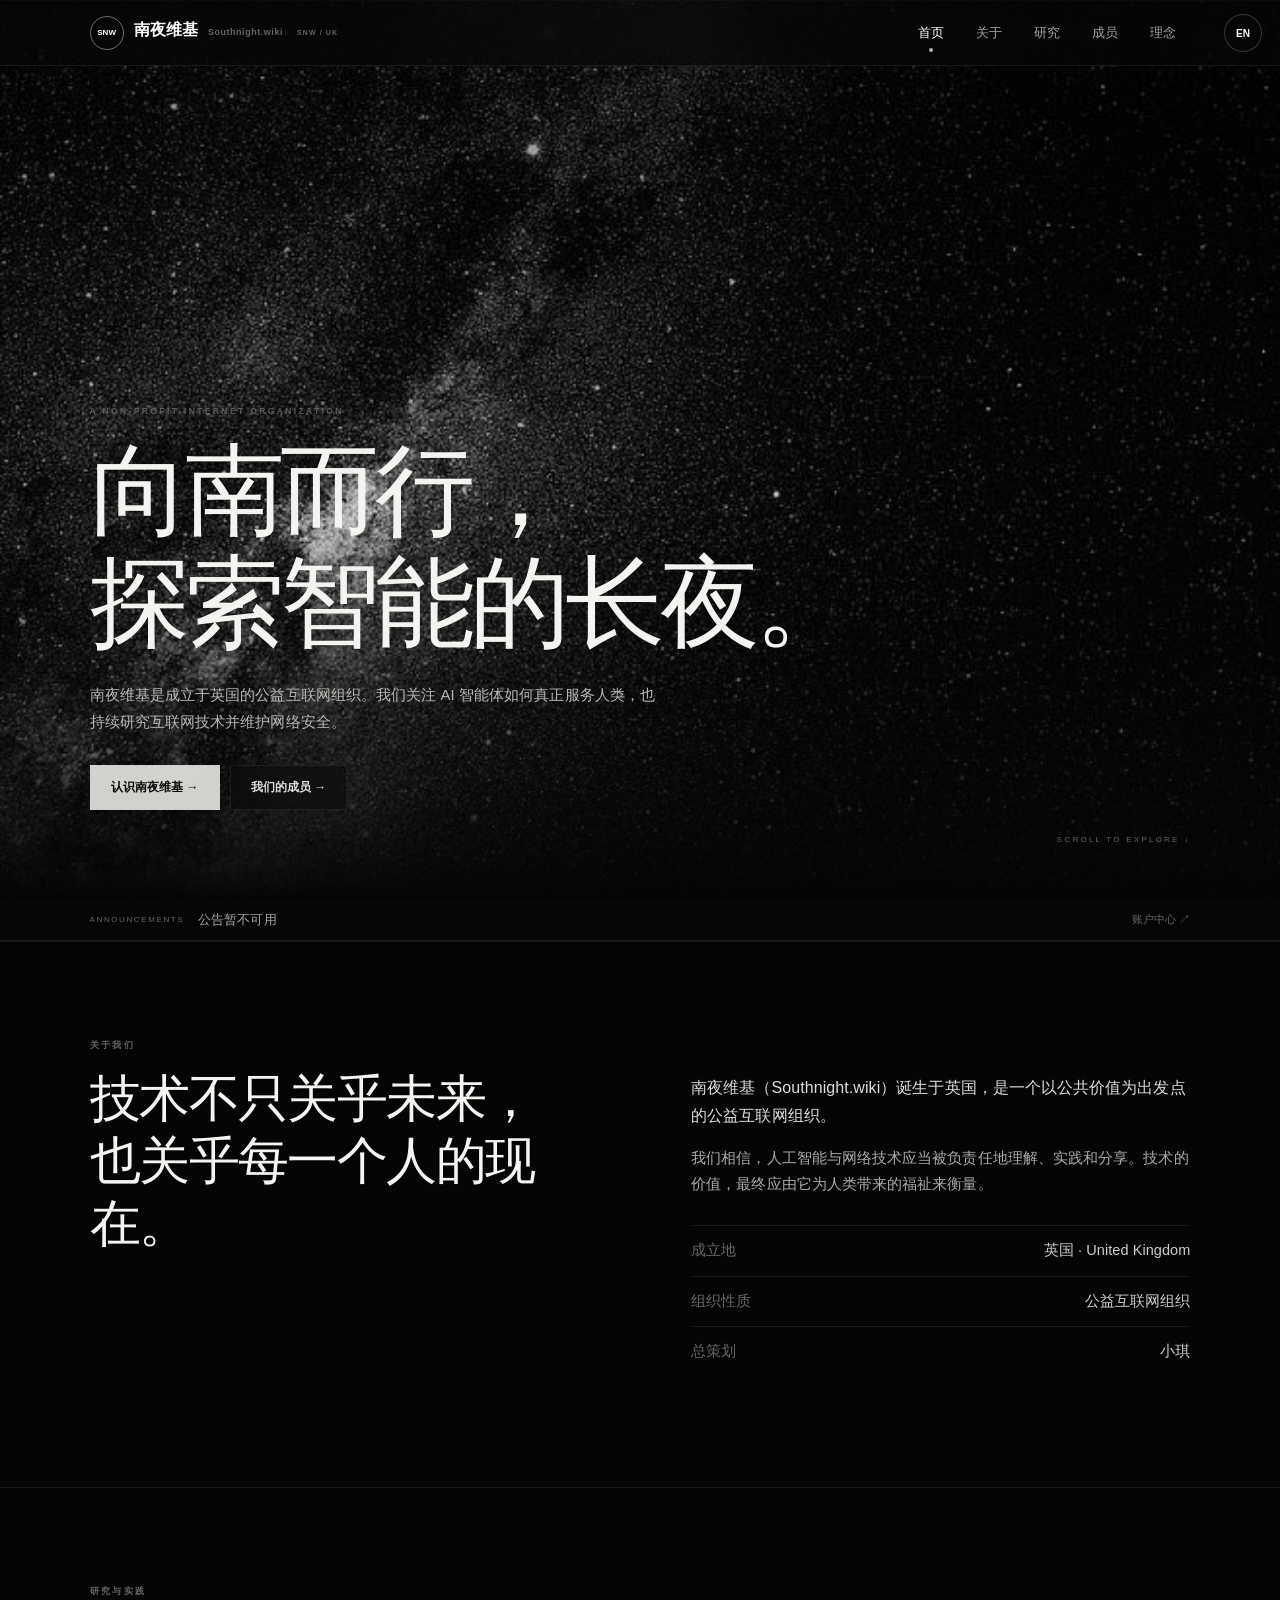
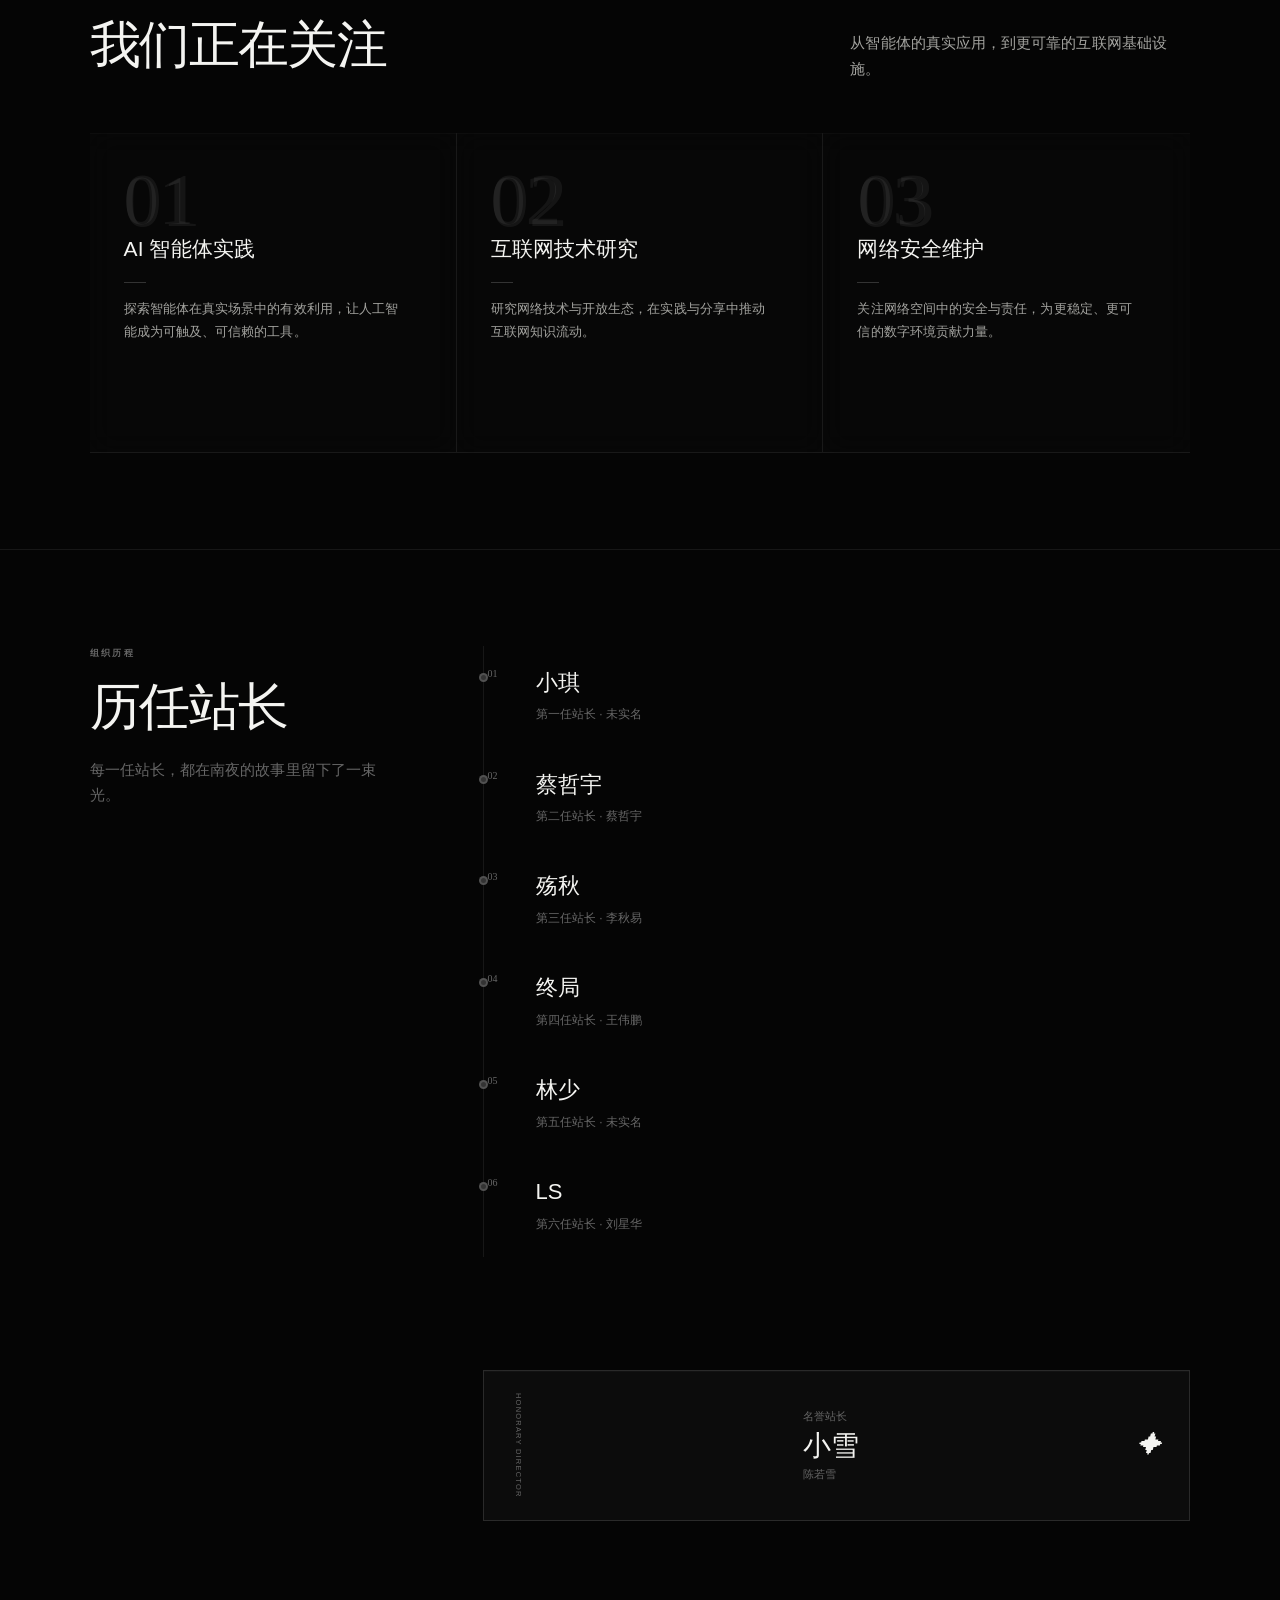
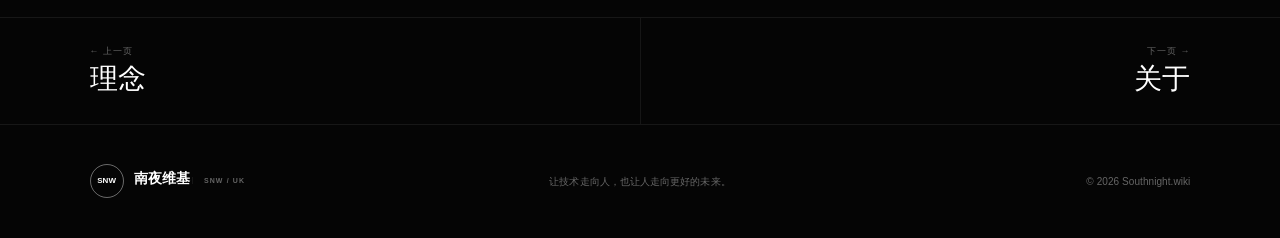
==== index.html @ 7d6ef548 "refine: compact announcements, arrow rules, deduped numbering, alternating research, differentiated " ====
<!doctype html>
<html lang="zh-CN">
<head>
  <meta charset="UTF-8">
  <meta name="viewport" content="width=device-width,initial-scale=1">
  <meta name="description" content="南夜维基（Southnight.wiki）是成立于英国的公益互联网组织，专注于 AI 智能体实践、互联网技术研究与网络安全维护。">
  <meta name="theme-color" content="#050505">
  <title>南夜维基 · Southnight.wiki</title>
  <link rel="stylesheet" href="style.css?v=20260808-15">
</head>
<body>
  <div class="noise"></div>
  <header class="nav">
    <a class="brand" href="#top" aria-label="南夜维基首页"><span class="mark">SNW</span><span class="brand-main">南夜维基</span><span class="brand-sub">Southnight.wiki</span></a>
    <nav><a class="active" href="index.html">首页</a><a href="about.html">关于</a><a href="research.html">研究</a><a href="leadership.html">成员</a><a href="principles.html">理念</a></nav>
  </header>

  <main id="top">
    <section class="hero">
      <div class="stars"></div>
      <div class="hero-copy">
        <p class="eyebrow">A NON-PROFIT INTERNET ORGANIZATION</p>
        <h1>向南而行，<br><em>探索智能的长夜。</em></h1>
        <p class="intro">南夜维基是成立于英国的公益互联网组织。我们关注 AI 智能体如何真正服务人类，也持续研究互联网技术并维护网络安全。</p>
        <div class="actions"><a class="primary" href="about.html">认识南夜维基 →</a><a class="secondary" href="leadership.html">我们的成员 →</a></div>
      </div>
      <div class="orbit" aria-hidden="true"><span class="planet"></span><span class="moon"></span></div>
      <p class="scroll">SCROLL TO EXPLORE ↓</p>
    </section>

    <div id="announcements" class="announce-bar"><div class="announce-bar-label">ANNOUNCEMENTS</div><div id="announcement-list" class="announce-bar-text"></div><a href="https://dynamic.southnight.uk" class="announce-bar-link">账户中心 ↗</a></div>

    <section id="about" class="about section reveal">
      <div><p class="kicker">关于我们</p><h2>技术不只关乎未来，<br>也关乎每一个人的现在。</h2></div>
      <div class="about-text"><p>南夜维基（Southnight.wiki）诞生于英国，是一个以公共价值为出发点的公益互联网组织。</p><p>我们相信，人工智能与网络技术应当被负责任地理解、实践和分享。技术的价值，最终应由它为人类带来的福祉来衡量。</p><dl><div><dt>成立地</dt><dd>英国 · United Kingdom</dd></div><div><dt>组织性质</dt><dd>公益互联网组织</dd></div><div><dt>总策划</dt><dd>小琪</dd></div></dl></div>
    </section>

    <section id="focus" class="focus section">
      <p class="kicker reveal">研究与实践</p>
      <div class="focus-head reveal"><h2>我们正在关注</h2><p>从智能体的真实应用，到更可靠的互联网基础设施。</p></div>
      <div class="cards">
        <article class="reveal" data-num="01"><span>01</span><div class="icon">◌</div><h3>AI 智能体实践</h3><p>探索智能体在真实场景中的有效利用，让人工智能成为可触及、可信赖的工具。</p></article>
        <article class="reveal" data-num="02"><span>02</span><div class="icon">⌁</div><h3>互联网技术研究</h3><p>研究网络技术与开放生态，在实践与分享中推动互联网知识流动。</p></article>
        <article class="reveal" data-num="03"><span>03</span><div class="icon">◇</div><h3>网络安全维护</h3><p>关注网络空间中的安全与责任，为更稳定、更可信的数字环境贡献力量。</p></article>
      </div>
    </section>

    <section id="history" class="history section">
      <div class="history-title reveal"><p class="kicker">组织历程</p><h2>历任站长</h2><p>每一任站长，都在南夜的故事里留下了一束光。</p></div>
      <div class="timeline">
        <article class="reveal"><b>01</b><div><h3>小琪</h3><p>第一任站长 · 未实名</p></div></article>
        <article class="reveal"><b>02</b><div><h3>蔡哲宇</h3><p>第二任站长 · 蔡哲宇</p></div></article>
        <article class="reveal"><b>03</b><div><h3>殇秋</h3><p>第三任站长 · 李秋易</p></div></article>
        <article class="reveal"><b>04</b><div><h3>终局</h3><p>第四任站长 · 王伟鹏</p></div></article>
        <article class="reveal"><b>05</b><div><h3>林少</h3><p>第五任站长 · 未实名</p></div></article>
        <article class="reveal"><b>06</b><div><h3>LS</h3><p>第六任站长 · 刘星华</p></div></article>
      </div>
      <aside class="honor reveal"><span>HONORARY DIRECTOR</span><div><p>名誉站长</p><h3>小雪</h3><p>陈若雪</p></div><i>✦</i></aside>
    </section>
  </main>

  <footer><div class="brand"><span class="mark">SNW</span><span>南夜维基<small>Southnight.wiki</small></span></div><p>让技术走向人，也让人走向更好的未来。</p><p class="copy">© <span id="year"></span> Southnight.wiki</p></footer>
  <script src="script.js?v=20260808-15"></script>
</body>
</html>
---- style.css ----
/* ============================================================
   SNW Design System v3 — Apple Liquid Glass + Editorial Layout
   Monochrome · Restrained · Research-grade · Micro-interactions
   ============================================================ */
:root{
 --c-bg:#050505;--c-fg:#f4f4f1;--c-muted:#a3a39f;--c-dim:#666;--c-line:rgba(255,255,255,.09);
 --c-glass:rgba(10,10,10,.55);--c-glass-hover:rgba(18,18,18,.68);--c-glass-border:rgba(255,255,255,.07);
 --c-glass-glow:0 1px 0 rgba(255,255,255,.025) inset;
 --max-w:1340px;--pad:max(28px,7vw);--pad-sm:max(22px,5vw);
 --t-fast:.18s;--t-base:.26s;--t-slow:.42s;
 --f-hero:clamp(64px,7.8vw,108px);--f-h1:clamp(52px,6.4vw,88px);--f-h2:clamp(36px,4vw,58px);
 --f-body:14.5px;--lh-body:1.78;--lh-heading:1.1;
}
*,*::before,*::after{box-sizing:border-box}
html{scroll-behavior:smooth;background:var(--c-bg)}
body{margin:0;background:var(--c-bg);color:var(--c-fg);font:var(--f-body)/var(--lh-body) -apple-system,BlinkMacSystemFont,"PingFang SC","Helvetica Neue",Arial,sans-serif;overflow-x:hidden;letter-spacing:.005em}
@media(prefers-reduced-motion:reduce){*,*::before,*::after{animation-duration:.01ms!important;transition-duration:.01ms!important}}
.noise{position:fixed;inset:0;z-index:90;pointer-events:none;opacity:.02;background:url("data:image/svg+xml,%3Csvg xmlns='http://www.w3.org/2000/svg'%3E%3Cfilter id='n'%3E%3CfeTurbulence baseFrequency='.75' numOctaves='3'/%3E%3C/filter%3E%3Crect width='100%25' height='100%25' filter='url(%23n)'/%3E%3C/svg%3E")}

/* ── Nav ─────────────────────────────────────────────── */
.nav{position:fixed;inset:0 0 auto;z-index:30;height:66px;padding:0 var(--pad);display:flex;align-items:center;justify-content:space-between;border-bottom:1px solid var(--c-glass-border);background:rgba(8,8,8,.72);backdrop-filter:blur(24px) saturate(160%);-webkit-backdrop-filter:blur(24px) saturate(160%);box-shadow:var(--c-glass-glow)}.brand{display:flex;align-items:center;gap:10px;color:#fff;text-decoration:none;font-weight:650;line-height:1;font-size:14px}.brand small{display:block;margin-top:4px;color:#888;font-size:7px;letter-spacing:.24em;text-transform:uppercase}.mark{display:grid;place-items:center;width:34px;height:34px;border:1px solid rgba(255,255,255,.4);border-radius:50%;font-size:8px;font-weight:750;color:#fff;flex-shrink:0}.brand:after{content:"SNW / UK";padding-left:11px;margin-left:2px;border-left:1px solid var(--c-glass-border);color:#666;font-size:7px;letter-spacing:.16em;white-space:nowrap}
.nav nav{display:flex;gap:4px}.nav nav a{position:relative;padding:8px 14px;color:var(--c-muted);text-decoration:none;font-size:12.5px;transition:color var(--t-fast);white-space:nowrap}.nav nav a:hover{color:#fff}.nav nav a.active{color:#fff}.nav nav a.active::after{content:"";position:absolute;bottom:0;left:50%;transform:translateX(-50%);width:4px;height:4px;border-radius:50%;background:#fff;opacity:.7}

/* ── Hero ────────────────────────────────────────────── */
.hero,.page-hero{position:relative;background:#050505 url('night-sky.jpg?v=20260808-13') center/cover no-repeat}.hero:before,.page-hero:before{content:"";position:absolute;inset:0;background:linear-gradient(180deg,rgba(0,0,0,.42),rgba(0,0,0,.12) 58%,#050505)}.hero{min-height:100svh;padding:180px var(--pad) 10vh;display:flex;align-items:flex-end}.hero-copy{max-width:920px;position:relative;z-index:2}.stars,.orbit,.scroll{display:none}.eyebrow,.kicker{font-size:9px;font-weight:600;letter-spacing:.28em;color:var(--c-dim);text-transform:uppercase;margin:0}.hero .eyebrow{font-size:8.5px;color:var(--c-dim);opacity:.85}.hero h1,.page-hero h1,.section h2,.quote-band blockquote{font-family:"Songti SC","STSong",Georgia,"Times New Roman",serif;font-weight:400}.hero h1{margin:18px 0 22px;font-size:var(--f-hero);line-height:var(--lh-heading);letter-spacing:-.05em}.hero h1 em{font-style:normal;display:block;margin-top:.02em}.intro,.page-hero>p:last-child{max-width:580px;margin:0;color:#b8b8b4;font-size:15px;line-height:1.8}.actions{display:flex;gap:10px;margin-top:30px}.actions a{padding:11px 20px;border:1px solid var(--c-glass-border);color:#ddd;text-decoration:none;font-size:12px;font-weight:600;background:rgba(8,8,8,.5);backdrop-filter:blur(12px) saturate(130%);-webkit-backdrop-filter:blur(12px) saturate(130%);transition:all var(--t-base)}.actions a:hover{background:rgba(18,18,18,.7);border-color:rgba(255,255,255,.15)}.actions .primary{background:rgba(245,245,240,.85);color:#0a0a0a;border-color:transparent}.actions .primary:hover{background:#fff}.actions .secondary:hover::after{content:" →"}

/* ── Page Hero ───────────────────────────────────────── */
.page-hero{min-height:66svh;padding:154px var(--pad) 58px;display:flex;flex-direction:column;justify-content:flex-end}.page-hero h1{max-width:860px;margin:16px 0 18px;font-size:var(--f-h1);line-height:1.08;letter-spacing:-.04em}.page-hero>p:last-child{max-width:560px;font-size:14.5px}.page-hero:after{content:"SOUTHNIGHT WIKI — SNW";position:absolute;right:4vw;bottom:6vh;writing-mode:vertical-rl;color:rgba(255,255,255,.1);font-size:7px;letter-spacing:.3em}

/* ── Section ─────────────────────────────────────────── */
.section{padding:96px var(--pad);border-top:1px solid var(--c-glass-border);max-width:var(--max-w);margin:0 auto;width:100%}.section h2{margin:14px 0 20px;font-size:var(--f-h2);line-height:1.22;letter-spacing:-.03em}

/* ── About / Split ───────────────────────────────────── */
.about,.split{display:grid;grid-template-columns:1fr 1fr;gap:8vw}.about-text,.prose{padding-top:20px;color:#aaa}.about-text>p:first-child,.prose>p:first-child{color:#ddd;font-size:16px}.about dl,.prose dl{margin-top:28px}.about dl div,.prose dl div{display:flex;justify-content:space-between;gap:16px;padding:12px 0;border-top:1px solid var(--c-glass-border)}dt{color:var(--c-dim)}dd{margin:0;text-align:right;color:#ccc}

/* ── Stats row (About page) ──────────────────────────── */
.stats-row{display:grid;grid-template-columns:repeat(3,1fr);padding:44px 0;border-top:1px solid var(--c-glass-border);border-bottom:1px solid var(--c-glass-border)}.stat-item{padding:22px var(--pad-sm);border-right:1px solid var(--c-glass-border)}.stat-item:last-child{border:0}.stat-item .stat-label{color:var(--c-dim);font-size:9px;letter-spacing:.22em;text-transform:uppercase;margin-bottom:10px}.stat-item .stat-value{font:400 clamp(24px,3.2vw,38px)/1.2 "Songti SC",Georgia,serif;color:#ddd}.stat-item .stat-detail{color:var(--c-muted);font-size:12px;margin-top:6px}

/* ── Cards (Research modules) ────────────────────────── */
.focus-head{display:flex;align-items:flex-end;justify-content:space-between;gap:30px;margin-bottom:12px}.focus-head p{max-width:340px;color:var(--c-muted)}.cards{display:grid;grid-template-columns:repeat(3,1fr);gap:0;margin-top:36px}.cards article{position:relative;min-height:320px;padding:38px 34px 42px;border-right:1px solid var(--c-glass-border);border-bottom:1px solid var(--c-glass-border);background:var(--c-glass);backdrop-filter:blur(14px) saturate(130%);-webkit-backdrop-filter:blur(14px) saturate(130%);box-shadow:var(--c-glass-glow);transition:transform var(--t-base)}.cards article:last-child{border-right:0}.cards article:hover{background:rgba(18,18,18,.65);transform:translateY(-3px)}.cards article::before{content:attr(data-num);position:absolute;top:30px;left:34px;font:400 clamp(52px,6vw,80px)/1 Georgia,"Times New Roman",serif;color:rgba(255,255,255,.06);pointer-events:none}.cards article>span{position:absolute;top:32px;left:34px;font:400 clamp(48px,5.5vw,72px)/1 Georgia,"Times New Roman",serif;color:rgba(255,255,255,.06);pointer-events:none}.icon{display:none}.cards h3{font-size:21px;font-weight:500;margin:60px 0 14px;position:relative}.cards h3::after{content:"";display:block;width:22px;height:1px;background:rgba(255,255,255,.18);margin-top:14px}.cards p{color:var(--c-muted);font-size:13px;line-height:1.82;max-width:280px}

/* ── Timeline ────────────────────────────────────────── */
.history{display:grid;grid-template-columns:.6fr 1.4fr;gap:7vw}.history-title{align-self:start}.history-title>p:last-child{color:var(--c-dim)}.timeline{position:relative;padding-left:28px;border-left:1px solid var(--c-glass-border)}.timeline article{position:relative;padding:18px 0 22px 24px;transition:transform var(--t-fast)}.timeline article:hover{transform:translateX(5px)}.timeline article::before{content:"";position:absolute;left:-33px;top:27px;width:9px;height:9px;border-radius:50%;background:#333;border:2px solid rgba(255,255,255,.15);transition:all var(--t-fast)}.timeline article:hover::before{background:#fff;border-color:#fff}.timeline b{position:absolute;left:-24px;top:22px;font:10px Georgia,"Times New Roman",serif;color:var(--c-dim)}.timeline h3{margin:0 0 2px;font-size:22px;font-weight:500}.timeline p{margin:0;color:var(--c-dim);font-size:12px}.honor{grid-column:2;display:flex;align-items:center;justify-content:space-between;padding:22px 28px;margin-top:24px;border:1px solid rgba(255,255,255,.12);background:rgba(16,16,16,.72);backdrop-filter:blur(16px) saturate(150%);-webkit-backdrop-filter:blur(16px) saturate(150%);box-shadow:var(--c-glass-glow)}.honor>span{writing-mode:vertical-rl;color:var(--c-dim);font-size:7.5px;letter-spacing:.16em}.honor h3{margin:0;font:28px Georgia}.honor p{margin:0;color:var(--c-dim);font-size:11px}.honor i{font-size:24px}

/* ── Research Page ───────────────────────────────────── */
.research-section{padding:96px var(--pad);max-width:var(--max-w);margin:0 auto;width:100%;border-top:1px solid var(--c-glass-border)}.research-block{display:grid;grid-template-columns:120px 1fr;gap:5vw;padding:72px 0;position:relative}.research-block+.research-block{border-top:1px solid var(--c-glass-border)}.research-block-num{font:400 clamp(52px,6vw,80px)/1 Georgia,"Times New Roman",serif;color:rgba(255,255,255,.06);margin:-8px 0 0}.research-block .kicker{margin-bottom:14px}.research-block h2{font-size:var(--f-h2);margin:8px 0 18px;line-height:1.18}.research-block p{color:var(--c-muted);max-width:620px;font-size:14px;line-height:1.82}

/* ── Leadership Page ─────────────────────────────────── */
.leadership-page{display:grid;grid-template-columns:.7fr 1.3fr;gap:7vw;max-width:var(--max-w);margin:0 auto;width:100%}.role-feature{align-self:start;border-top:1px solid #fff;padding-top:22px;position:sticky;top:90px}.role-feature .kicker{margin-bottom:10px}.role-feature h2{font-size:62px;margin:0 0 10px}.role-feature>p:last-child{color:var(--c-muted)}.leader-list{position:relative;padding-left:28px;border-left:1px solid var(--c-glass-border)}.leader-list article{position:relative;padding:16px 0 18px 24px;transition:transform var(--t-fast)}.leader-list article:hover{transform:translateX(4px)}.leader-list article::before{content:"";position:absolute;left:-33px;top:22px;width:9px;height:9px;border-radius:50%;background:#333;border:2px solid rgba(255,255,255,.15);transition:all var(--t-fast)}.leader-list article:hover::before{background:#fff;border-color:#fff}.leader-list b{position:absolute;left:-24px;top:17px;font:10px Georgia,"Times New Roman",serif;color:var(--c-dim)}.leader-list small{display:block;color:var(--c-dim);font-size:11px;margin-bottom:2px;text-transform:uppercase;letter-spacing:.12em}.leader-list h3{font-size:24px;margin:0 0 2px;font-weight:500}.leader-list p{margin:0;color:var(--c-dim);font-size:12px}.honor.wide{grid-column:2;margin-top:20px}

/* ── Principles Page ─────────────────────────────────── */
.principle-stack{padding-bottom:40px}.principle-block{display:grid;grid-template-columns:120px 1fr;gap:5vw;padding:72px 0;border-bottom:1px solid var(--c-glass-border)}.principle-block-num{font:400 clamp(56px,6.2vw,84px)/1 Georgia,"Times New Roman",serif;color:rgba(255,255,255,.04);margin:-6px 0 0}.principle-block h2{font-size:var(--f-h2);margin:24px 0 14px;line-height:1.16}.principle-block p{color:var(--c-muted);max-width:560px;font-size:14px;line-height:1.84}

/* ── Announcements ───────────────────────────────────── */
.announcements{max-width:var(--max-w);margin:0 auto;width:100%}.announcement-head{display:flex;align-items:flex-end;justify-content:space-between;gap:28px;margin-bottom:32px}.announcement-head h2{margin-bottom:0}.announcement-head>a{color:var(--c-muted);text-decoration:none;font-size:11px;padding-bottom:3px;border-bottom:1px solid var(--c-dim);transition:all var(--t-fast)}.announcement-head>a:hover{color:#fff;border-color:#fff}.announcement-list{border-top:1px solid var(--c-glass-border)}.announcement-item{display:grid;grid-template-columns:100px minmax(0,1fr) auto;gap:30px;padding:28px 0;border-bottom:1px solid var(--c-glass-border);transition:transform var(--t-fast)}.announcement-item:hover{transform:translateX(3px)}.announcement-date{color:var(--c-dim);font:10px Georgia,serif;letter-spacing:.06em;padding-top:2px}.announcement-item h3{margin:0 0 6px;font:400 23px/1.3 "Songti SC",Georgia,serif}.announcement-item p{margin:0;max-width:680px;color:var(--c-muted);white-space:pre-wrap;font-size:13.5px}.announcement-pin{color:var(--c-muted);font-size:8px;letter-spacing:.12em}.announcement-loading,.announcement-empty,.announcement-error{padding:32px 0;color:var(--c-dim)}.announcement-error{color:#b99}

/* ── Quote band ──────────────────────────────────────── */
.quote-band{min-height:36vh;padding:70px var(--pad);display:flex;flex-direction:column;align-items:center;justify-content:center;text-align:center;background:rgba(235,235,230,.92);color:#0a0a0a;backdrop-filter:blur(20px) saturate(160%);-webkit-backdrop-filter:blur(20px) saturate(160%)}.quote-band blockquote{margin:0;font-size:clamp(28px,3.4vw,46px);line-height:1.36}.quote-band p{font-size:8px;letter-spacing:.3em;margin-top:24px}

/* ── Page switcher ───────────────────────────────────── */
.page-switcher{display:grid;grid-template-columns:1fr 1fr;border-top:1px solid var(--c-glass-border);max-width:var(--max-w);margin:0 auto;width:100%}.page-switcher a{min-height:100px;padding:26px var(--pad);display:flex;flex-direction:column;justify-content:center;color:#fff;text-decoration:none;transition:background var(--t-fast)}.page-switcher a+a{align-items:flex-end;border-left:1px solid var(--c-glass-border);text-align:right}.page-switcher a:hover{background:rgba(255,255,255,.03)}.page-switcher small{color:var(--c-dim);font-size:9px;letter-spacing:.1em}.page-switcher strong{font:400 clamp(18px,2.6vw,28px) Georgia,"Songti SC",serif}

/* ── Mobile tabs ─────────────────────────────────────── */
.mobile-tabs{display:none}.lang-toggle{position:fixed;top:14px;right:18px;z-index:80;width:38px;height:38px;border:1px solid rgba(255,255,255,.2);border-radius:50%;background:rgba(8,8,8,.55);color:#fff;font-weight:700;font-size:10px;backdrop-filter:blur(20px) saturate(150%);-webkit-backdrop-filter:blur(20px) saturate(150%);cursor:pointer;transition:all var(--t-fast)}.lang-toggle:hover{background:#fff;color:#0a0a0a}

/* ── Footer ──────────────────────────────────────────── */
footer{padding:38px var(--pad);display:grid;grid-template-columns:1fr 1fr 1fr;align-items:center;border-top:1px solid var(--c-glass-border)}footer>p{text-align:center;color:var(--c-dim);font-size:10px}.copy{text-align:right!important}

/* ── Reveal micro-interactions ───────────────────────── */
.reveal{opacity:0;transform:translateY(12px);transition:opacity .55s ease-out,transform .55s ease-out}.reveal.visible{opacity:1;transform:none}

/* ── EN/ZH ───────────────────────────────────────────── */
html[lang="en-GB"] body{font-family:-apple-system,BlinkMacSystemFont,"Helvetica Neue",Arial,sans-serif;line-height:1.62}html[lang="en-GB"] .hero h1,html[lang="en-GB"] .page-hero h1,html[lang="en-GB"] .section h2,html[lang="en-GB"] blockquote{font-family:Georgia,"Times New Roman",serif;letter-spacing:-.04em}html[lang="en-GB"] .hero h1 em{font-style:italic}html[lang="en-GB"] .eyebrow,html[lang="en-GB"] .kicker{letter-spacing:.2em}html[lang="zh-CN"] body{line-height:1.76}html[lang="zh-CN"] .hero h1,html[lang="zh-CN"] .page-hero h1{letter-spacing:-.05em}

/* ── Responsive ──────────────────────────────────────── */
@media(max-width:800px){
 :root{--f-hero:clamp(48px,13vw,60px);--f-h1:clamp(40px,11vw,50px);--f-h2:clamp(32px,9vw,41px);--pad:22px;--pad-sm:20px}
 body{padding-bottom:68px}
 .nav{height:60px;padding:0 20px}.nav nav,.brand:after{display:none}.brand{font-size:13px}.mark{width:32px;height:32px;font-size:8px}
 .lang-toggle{top:12px;right:12px;width:36px;height:36px}
 .hero{min-height:100svh;padding:120px var(--pad) 72px}.hero h1{margin:14px 0 16px}.hero .eyebrow{font-size:7.5px}.intro{font-size:13.5px;max-width:310px}.actions{grid-template-columns:1fr 1fr;gap:8px;margin-top:22px}.actions a{padding:10px 7px;text-align:center;font-size:11px;white-space:nowrap}
 .page-hero{min-height:62svh;padding:118px var(--pad) 42px}.page-hero:after{display:none}.page-hero h1{margin:12px 0}.page-hero>p:last-child{font-size:13.5px}
 .section{padding:60px var(--pad)}
 .about,.split,.history,.leadership-page{grid-template-columns:1fr;gap:20px}
 .about-text,.prose{padding-top:0;font-size:13px}.about-text>p:first-child,.prose>p:first-child{font-size:14px}
 .about dd,.prose dd{max-width:58%}
 .stats-row{grid-template-columns:1fr}.stat-item{border-right:0;border-bottom:1px solid var(--c-glass-border);padding:18px var(--pad-sm)}.stat-item:last-child{border-bottom:0}
 .focus-head{display:block}
 .cards{grid-template-columns:1fr}.cards article{min-height:240px;padding:30px;border-right:0}.cards article::before{font-size:60px;top:24px;left:30px}.cards h3{font-size:19px;margin-top:52px}
 .history-title{position:static}.timeline{padding-left:22px}.timeline article{padding:14px 0 16px 18px}.timeline article::before{left:-27px;top:20px;width:7px;height:7px}.timeline b{left:-20px;top:18px}.timeline h3{font-size:19px}.honor,.honor.wide{grid-column:1}
 .research-block{grid-template-columns:1fr;gap:12px;padding:46px 0}.research-block-num{font-size:56px;margin:0}
 .role-feature{position:static;padding-top:16px}.role-feature h2{font-size:46px}.leader-list{padding-left:24px}.leader-list article{padding:12px 0 14px 18px}.leader-list article::before{left:-29px;top:18px;width:7px;height:7px}.leader-list b{left:-22px;top:15px}.leader-list h3{font-size:21px}
 .principle-block{grid-template-columns:1fr;gap:8px;padding:50px 0}.principle-block-num{font-size:62px;margin:0}
 .quote-band{min-height:30vh;padding:48px var(--pad)}.quote-band blockquote{font-size:25px}
 .research-section{padding:60px var(--pad)}
 .announcement-head{display:block;margin-bottom:22px}.announcement-head>a{display:inline-block;margin-top:10px}.announcement-item{grid-template-columns:1fr;gap:6px;padding:20px 0}.announcement-item h3{font-size:20px}.announcement-pin{grid-row:1}
 .page-switcher a{min-height:84px;padding:18px var(--pad)}.page-switcher strong{font-size:15px}
 .mobile-tabs{position:fixed;display:grid;grid-template-columns:repeat(5,1fr);left:6px;right:6px;bottom:max(6px,env(safe-area-inset-bottom));z-index:70;height:56px;border:1px solid var(--c-glass-border);border-radius:14px;background:rgba(12,12,12,.88);backdrop-filter:blur(24px) saturate(170%);-webkit-backdrop-filter:blur(24px) saturate(170%);box-shadow:0 2px 28px rgba(0,0,0,.45);overflow:hidden}.mobile-tabs a{min-width:0;display:flex;flex-direction:column;align-items:center;justify-content:center;color:var(--c-muted);text-decoration:none;font-size:8px;gap:1px}.mobile-tabs a span{font-size:14px;line-height:1}.mobile-tabs a i{font-style:normal;white-space:nowrap;font-size:7.5px}.mobile-tabs a.active{color:#fff;background:rgba(255,255,255,.06)}
 footer{grid-template-columns:1fr;gap:12px;padding:32px var(--pad);text-align:center}.copy{text-align:center!important}
 html[lang="en-GB"] .hero h1{font-size:clamp(42px,11vw,50px)}html[lang="en-GB"] .hero h1 br,html[lang="en-GB"] .page-hero h1 br{display:none}html[lang="en-GB"] .hero h1 em{display:block;margin-top:.03em}html[lang="en-GB"] .page-hero h1{font-size:clamp(36px,10vw,44px)}html[lang="en-GB"] .section h2{font-size:30px}
}

/* ── V15 Compact Announce Bar ────────────────────────── */
.announce-bar{display:flex;align-items:center;gap:14px;padding:9px var(--pad);border-bottom:1px solid var(--c-glass-border);background:rgba(10,10,10,.55);backdrop-filter:blur(14px);-webkit-backdrop-filter:blur(14px);font-size:12.5px;overflow:hidden}.announce-bar-label{color:var(--c-dim);font-size:8px;letter-spacing:.2em;text-transform:uppercase;white-space:nowrap;flex-shrink:0}.announce-bar-text{flex:1;min-width:0;color:var(--c-muted);white-space:nowrap;overflow:hidden;text-overflow:ellipsis}.announce-bar-text a{color:var(--c-fg);text-decoration:none}.announce-bar-text a:hover{text-decoration:underline}.announce-bar-link{color:var(--c-dim);text-decoration:none;font-size:11px;white-space:nowrap;flex-shrink:0;transition:color var(--t-fast)}.announce-bar-link:hover{color:#fff}@media(max-width:800px){.announce-bar{flex-wrap:wrap;gap:6px 14px;padding:8px var(--pad-sm)}.announce-bar-text{white-space:normal;display:-webkit-box;-webkit-line-clamp:1;-webkit-box-orient:vertical;overflow:hidden}.announce-bar-link{font-size:10px;margin-left:auto}}

/* ── Brand refinement ────────────────────────────────── */
.brand{align-items:baseline;gap:0}.brand .mark{flex-shrink:0;margin-right:10px}.brand .brand-main{font-size:16px;font-weight:650;color:#fff;line-height:1}.brand .brand-sub{font-size:9px;color:var(--c-dim);letter-spacing:.06em;margin-left:10px;display:inline-block;line-height:1}.brand small{display:none}@media(max-width:800px){.brand .brand-sub{display:none}.brand .brand-main{font-size:14px}}

/* ── Cleaned kickers (no numeric prefix) ─────────────── */
.kicker{color:var(--c-dim);font-size:9px;font-weight:600;letter-spacing:.26em;text-transform:uppercase;margin:0}

/* ── Alternate research block ────────────────────────── */
.research-block.alt{grid-template-columns:1fr 120px}.research-block.alt .research-block-num{text-align:right}@media(max-width:800px){.research-block.alt{grid-template-columns:1fr}.research-block.alt .research-block-num{text-align:left}}

/* ── Stats bar (About page) ──────────────────────────── */
.stats-bar{display:grid;grid-template-columns:repeat(3,1fr);border-top:1px solid var(--c-glass-border);border-bottom:1px solid var(--c-glass-border)}@media(max-width:800px){.stats-bar{grid-template-columns:1fr}}.stats-bar-item{padding:20px var(--pad-sm);border-right:1px solid var(--c-glass-border);display:flex;flex-direction:column;gap:4px}.stats-bar-item:last-child{border:0}.stats-bar-item span{color:var(--c-dim);font-size:8.5px;letter-spacing:.18em;text-transform:uppercase}.stats-bar-item strong{font:400 clamp(22px,2.8vw,32px) "Songti SC",Georgia,serif;color:#ddd}.stats-bar-item{color:var(--c-dim);font-size:11px}

/* ── Sub-page hero differentiation ──────────────────── */
.page-hero-about:after{content:"ARCHIVE · 档案"}
.page-hero-timeline:after{content:"TIMELINE · 时间轴"}
.page-hero-principles:after{content:"PRINCIPLES · 原则"}@media(max-width:800px){.page-hero:after{display:none}}

/* ── Scroll down hint ────────────────────────────────── */
.scroll{display:block;position:absolute;right:var(--pad);bottom:5vh;color:var(--c-dim);font-size:8px;letter-spacing:.28em;z-index:2}

/* ── Remove old announcement section ─────────────────── */
.announcements{display:none !important}.section#announcements{display:none !important}

/* ── Translate announcements in bar ──────────────────── */
.announce-bar[data-empty] .announce-bar-text{color:var(--c-dim)}
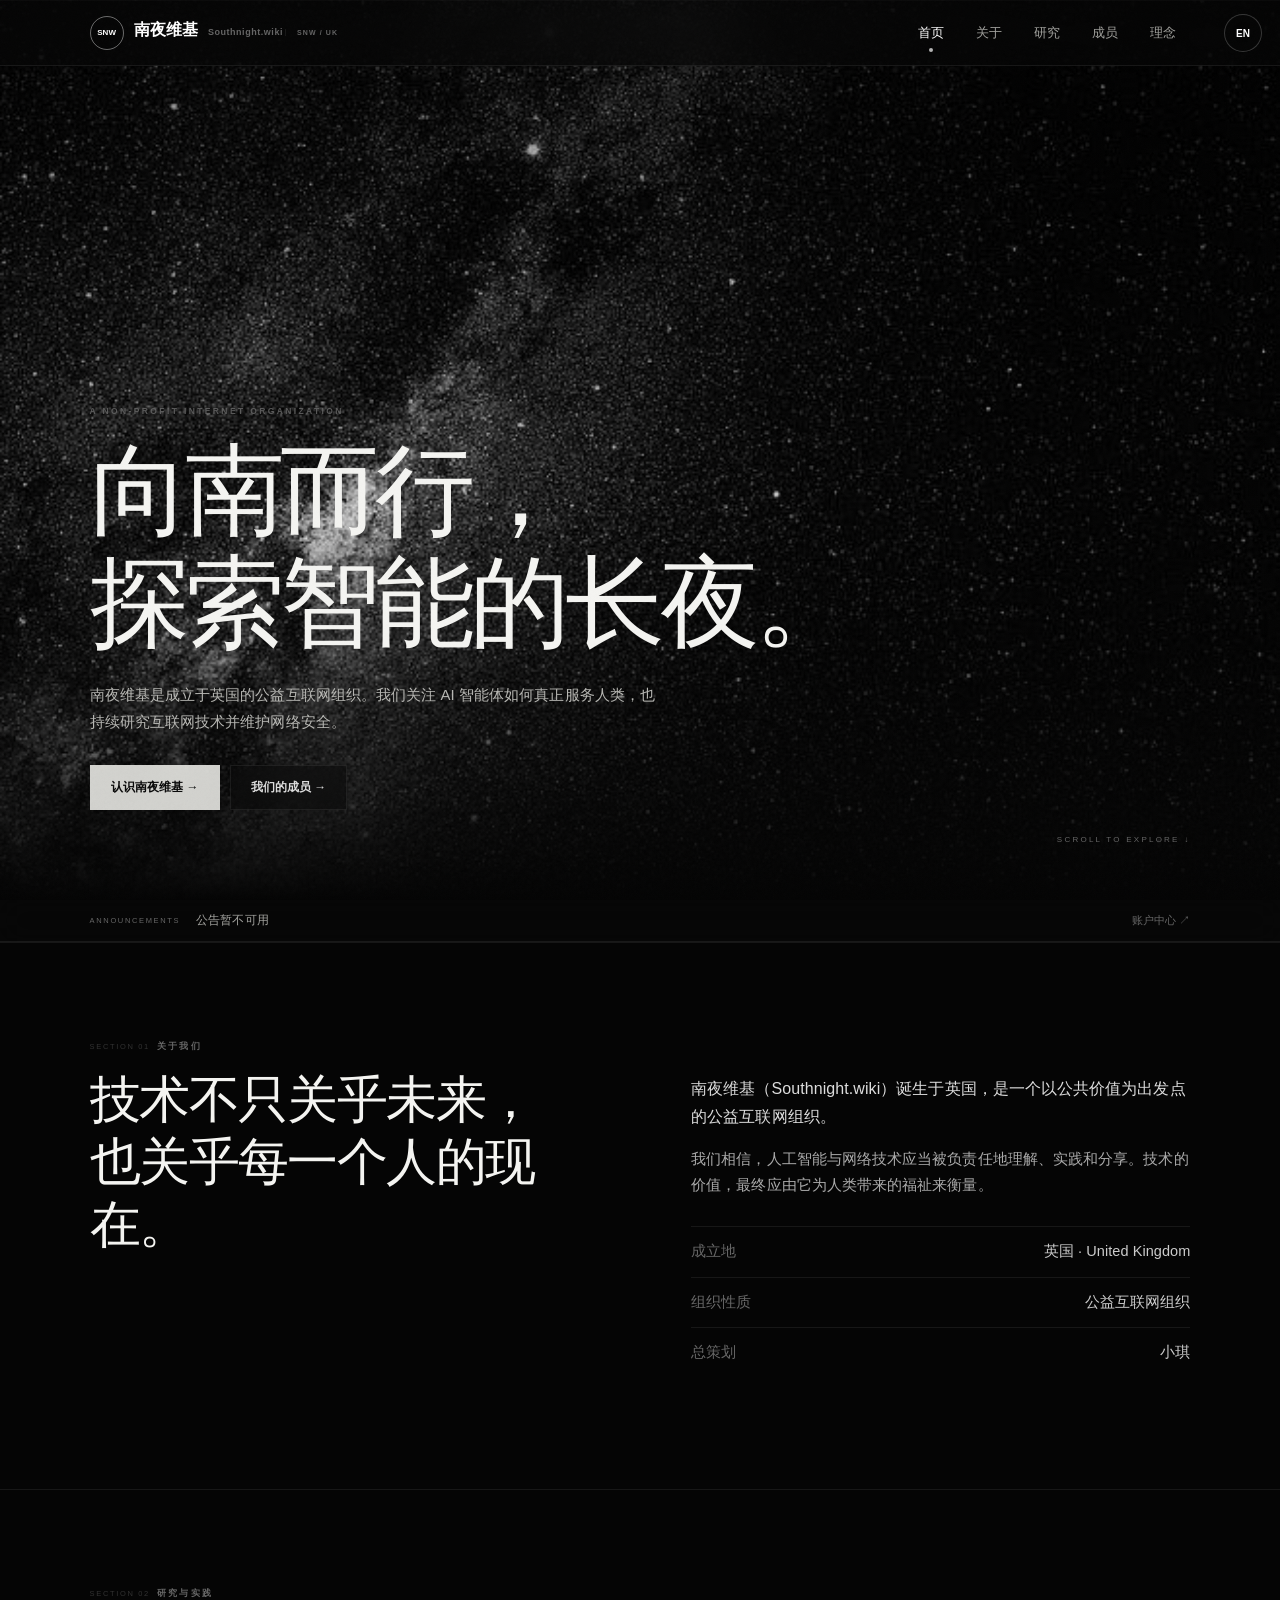
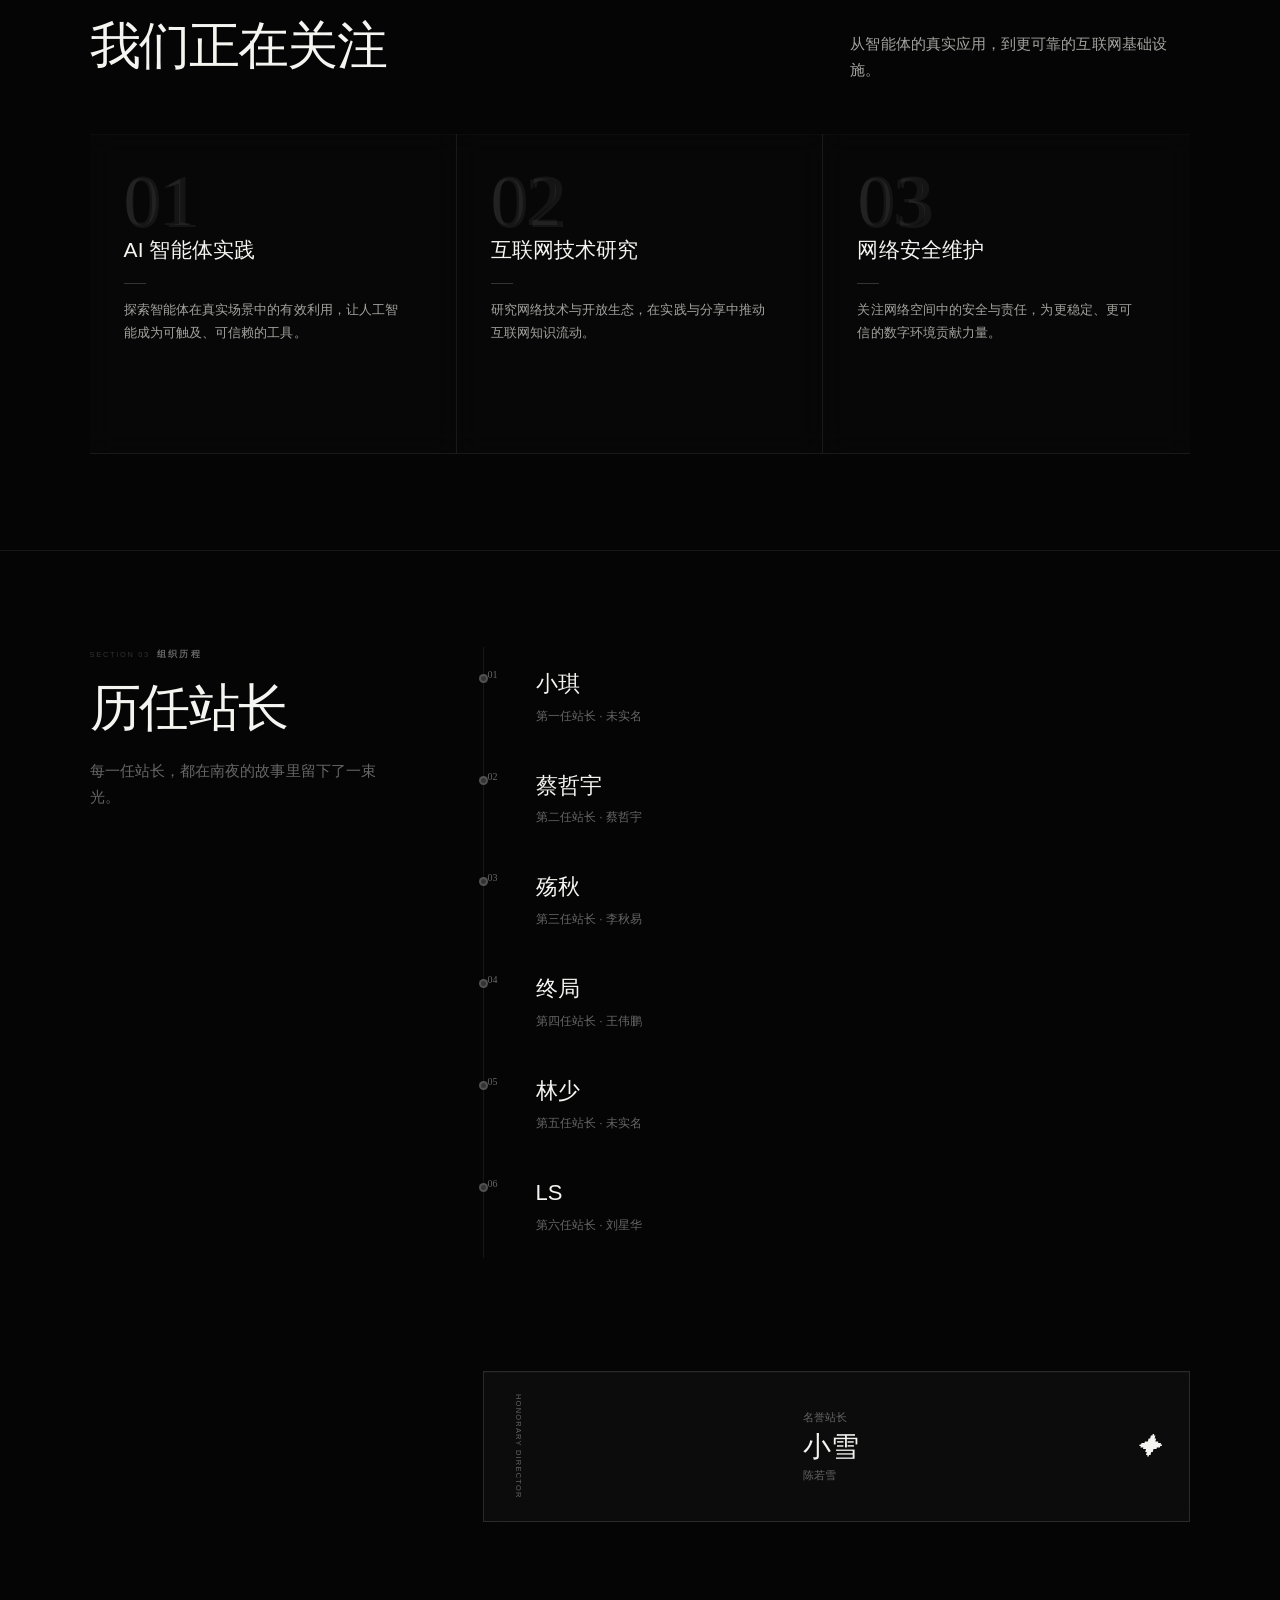
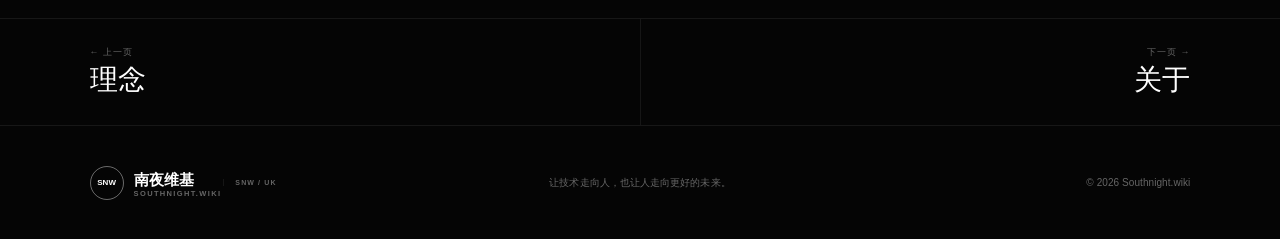
==== commit 2f41cb4c: "refine: section numbers, announce bar polish, hero differentiation" ====
--- a/index.html
+++ b/index.html
@@ -6,7 +6,7 @@
   <meta name="description" content="南夜维基（Southnight.wiki）是成立于英国的公益互联网组织，专注于 AI 智能体实践、互联网技术研究与网络安全维护。">
   <meta name="theme-color" content="#050505">
   <title>南夜维基 · Southnight.wiki</title>
-  <link rel="stylesheet" href="style.css?v=20260808-15">
+  <link rel="stylesheet" href="style.css?v=20260808-16">
 </head>
 <body>
   <div class="noise"></div>
@@ -31,12 +31,12 @@
     <div id="announcements" class="announce-bar"><div class="announce-bar-label">ANNOUNCEMENTS</div><div id="announcement-list" class="announce-bar-text"></div><a href="https://dynamic.southnight.uk" class="announce-bar-link">账户中心 ↗</a></div>
 
     <section id="about" class="about section reveal">
-      <div><p class="kicker">关于我们</p><h2>技术不只关乎未来，<br>也关乎每一个人的现在。</h2></div>
+      <div><p class="kicker"><span class="section-num">SECTION 01</span> 关于我们</p><h2>技术不只关乎未来，<br>也关乎每一个人的现在。</h2></div>
       <div class="about-text"><p>南夜维基（Southnight.wiki）诞生于英国，是一个以公共价值为出发点的公益互联网组织。</p><p>我们相信，人工智能与网络技术应当被负责任地理解、实践和分享。技术的价值，最终应由它为人类带来的福祉来衡量。</p><dl><div><dt>成立地</dt><dd>英国 · United Kingdom</dd></div><div><dt>组织性质</dt><dd>公益互联网组织</dd></div><div><dt>总策划</dt><dd>小琪</dd></div></dl></div>
     </section>
 
     <section id="focus" class="focus section">
-      <p class="kicker reveal">研究与实践</p>
+      <p class="kicker reveal"><span class="section-num">SECTION 02</span> 研究与实践</p>
       <div class="focus-head reveal"><h2>我们正在关注</h2><p>从智能体的真实应用，到更可靠的互联网基础设施。</p></div>
       <div class="cards">
         <article class="reveal" data-num="01"><span>01</span><div class="icon">◌</div><h3>AI 智能体实践</h3><p>探索智能体在真实场景中的有效利用，让人工智能成为可触及、可信赖的工具。</p></article>
@@ -46,7 +46,7 @@
     </section>
 
     <section id="history" class="history section">
-      <div class="history-title reveal"><p class="kicker">组织历程</p><h2>历任站长</h2><p>每一任站长，都在南夜的故事里留下了一束光。</p></div>
+      <div class="history-title reveal"><p class="kicker"><span class="section-num">SECTION 03</span> 组织历程</p><h2>历任站长</h2><p>每一任站长，都在南夜的故事里留下了一束光。</p></div>
       <div class="timeline">
         <article class="reveal"><b>01</b><div><h3>小琪</h3><p>第一任站长 · 未实名</p></div></article>
         <article class="reveal"><b>02</b><div><h3>蔡哲宇</h3><p>第二任站长 · 蔡哲宇</p></div></article>
@@ -60,6 +60,6 @@
   </main>
 
   <footer><div class="brand"><span class="mark">SNW</span><span>南夜维基<small>Southnight.wiki</small></span></div><p>让技术走向人，也让人走向更好的未来。</p><p class="copy">© <span id="year"></span> Southnight.wiki</p></footer>
-  <script src="script.js?v=20260808-15"></script>
+  <script src="script.js?v=20260808-16"></script>
 </body>
 </html>
--- a/style.css
+++ b/style.css
@@ -128,3 +128,18 @@
 
 /* ── Translate announcements in bar ──────────────────── */
 .announce-bar[data-empty] .announce-bar-text{color:var(--c-dim)}
+
+/* ── Section numbers (subtle, differentiated) ─────────── */
+.section-num{font-size:7.5px;font-weight:500;letter-spacing:.22em;color:rgba(255,255,255,.18);margin-right:2px}@media(max-width:800px){.section-num{display:block;margin-bottom:2px}}
+
+/* ── Compact announce bar polish ─────────────────────── */
+.announce-bar{font-size:12px;gap:16px;padding:10px var(--pad);border-bottom:1px solid var(--c-glass-border)}.announce-bar-label{font-size:7.5px;letter-spacing:.22em;color:var(--c-dim)}.announce-bar-text{font-size:12px;color:var(--c-muted)}.announce-bar-link{font-size:10.5px;color:var(--c-dim)}@media(max-width:800px){.announce-bar{padding:9px var(--pad-sm);gap:6px 12px}.announce-bar-text{font-size:11px}}
+
+/* ── Sub-page hero fine differentiation ──────────────── */
+.page-hero-about:before{background:linear-gradient(180deg,rgba(0,0,0,.48),rgba(0,0,0,.1) 60%,#050505),linear-gradient(0deg,rgba(0,0,0,.1),transparent 30%)}.page-hero-timeline:after{content:"TIMELINE · 历任成员";right:auto;left:4vw}.page-hero-principles:after{content:"PRINCIPLES · 四条原则"}.page-hero-research:after{content:"RESEARCH · 项目展示"}@media(max-width:800px){.page-hero:after{display:none}}
+
+/* ── Stats bar spacing ───────────────────────────────── */
+.stats-bar{border-top:1px solid var(--c-glass-border);margin-top:-1px}
+
+/* ── Footer brand compact ────────────────────────────── */
+footer .brand{font-size:15px}footer .brand small{display:block;margin-top:3px;font-size:7.5px;color:var(--c-dim);letter-spacing:.18em}
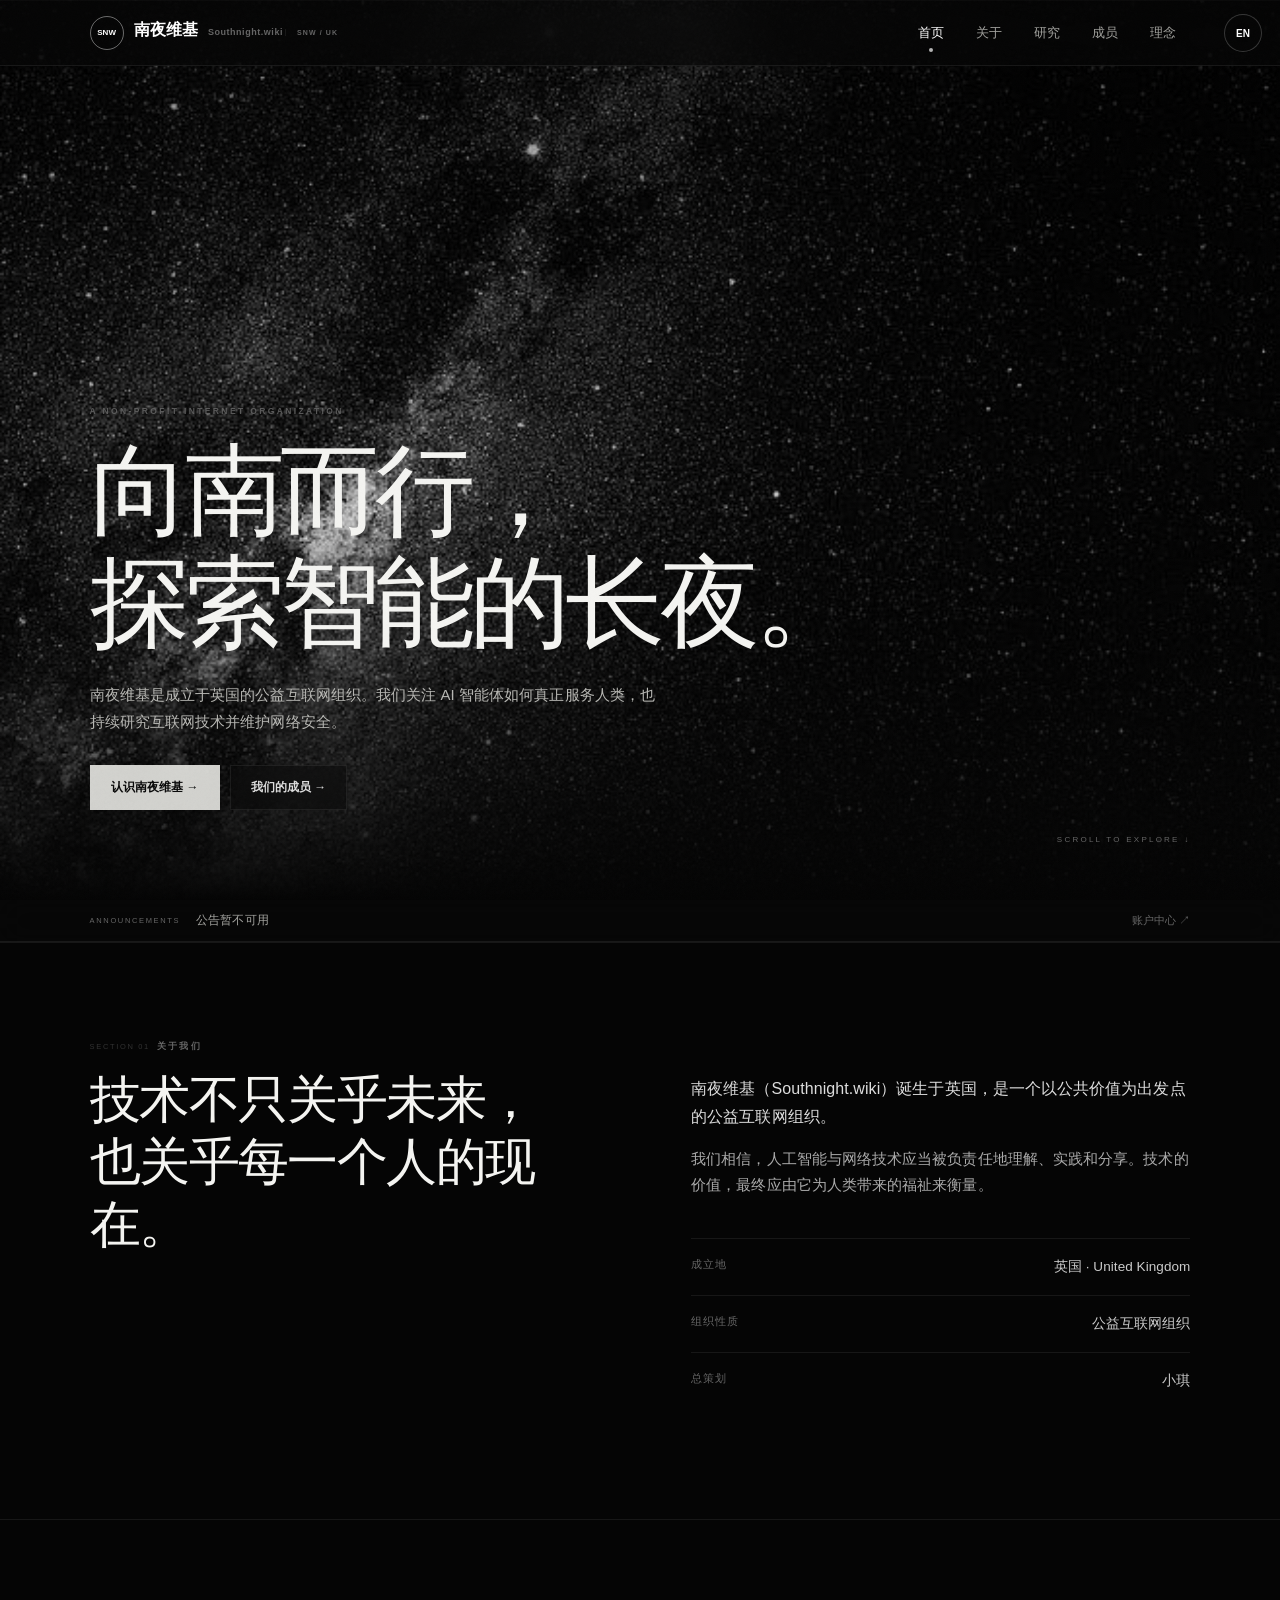
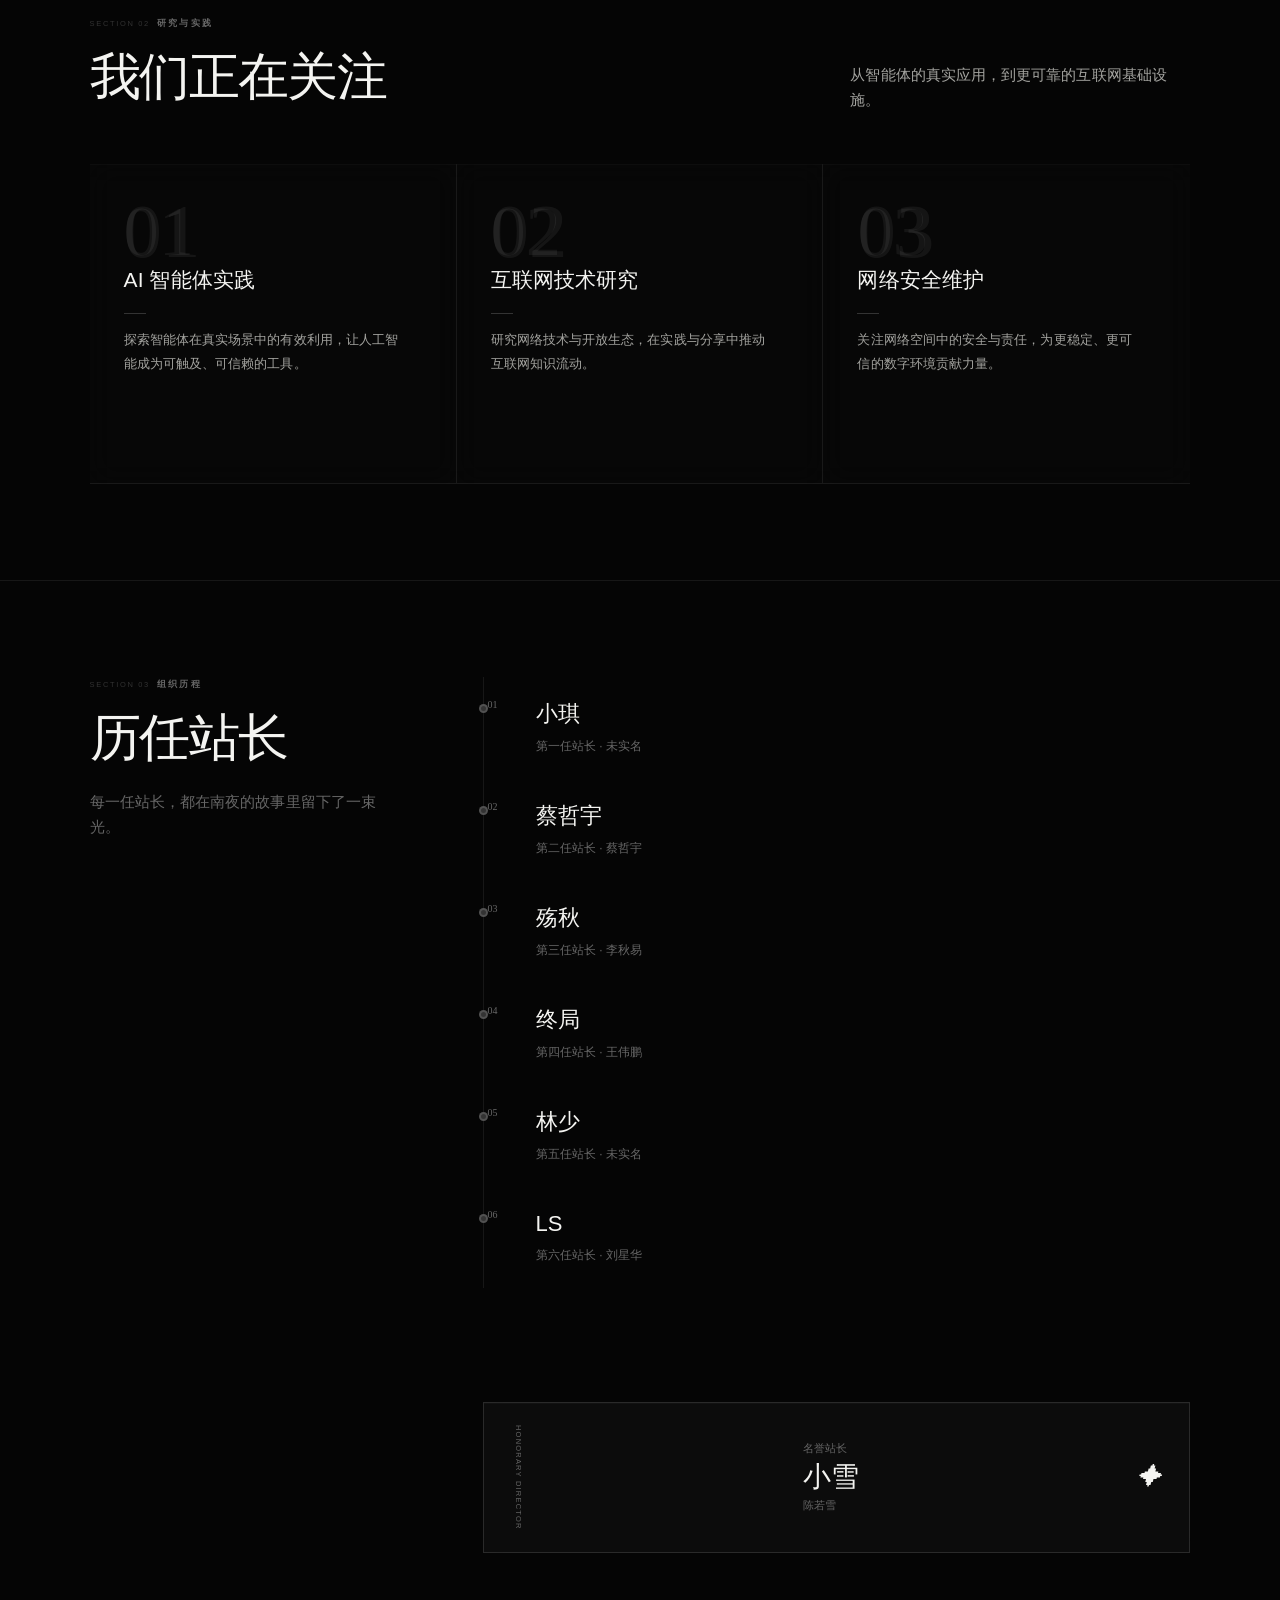
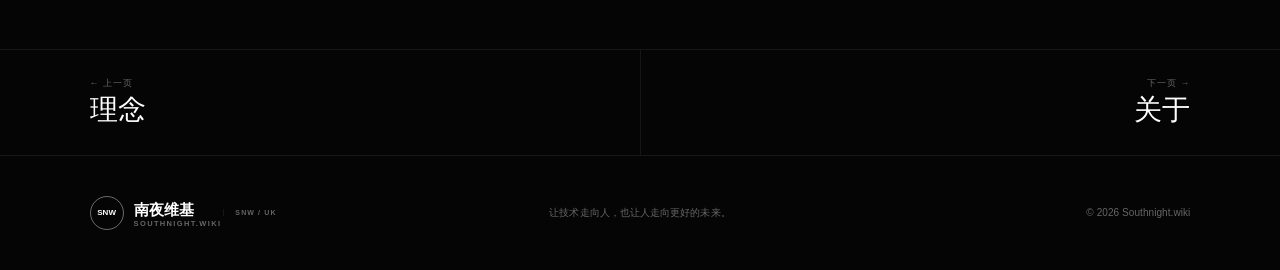
==== commit 4d620aa5: "fix: about visual hierarchy, research DOM order confirmed" ====
--- a/index.html
+++ b/index.html
@@ -6,7 +6,7 @@
   <meta name="description" content="南夜维基（Southnight.wiki）是成立于英国的公益互联网组织，专注于 AI 智能体实践、互联网技术研究与网络安全维护。">
   <meta name="theme-color" content="#050505">
   <title>南夜维基 · Southnight.wiki</title>
-  <link rel="stylesheet" href="style.css?v=20260808-16">
+  <link rel="stylesheet" href="style.css?v=20260808-17">
 </head>
 <body>
   <div class="noise"></div>
@@ -60,6 +60,6 @@
   </main>
 
   <footer><div class="brand"><span class="mark">SNW</span><span>南夜维基<small>Southnight.wiki</small></span></div><p>让技术走向人，也让人走向更好的未来。</p><p class="copy">© <span id="year"></span> Southnight.wiki</p></footer>
-  <script src="script.js?v=20260808-16"></script>
+  <script src="script.js?v=20260808-17"></script>
 </body>
 </html>
--- a/style.css
+++ b/style.css
@@ -143,3 +143,9 @@
 
 /* ── Footer brand compact ────────────────────────────── */
 footer .brand{font-size:15px}footer .brand small{display:block;margin-top:3px;font-size:7.5px;color:var(--c-dim);letter-spacing:.18em}
+
+/* ── About page: summary vs. archive distinction ─────── */
+.stats-bar{padding:6px 0}.stats-bar-item strong{font-size:clamp(20px,2.5vw,28px);line-height:1.2}.stats-bar-item span{font-size:8px;letter-spacing:.16em;color:var(--c-dim)}.stats-bar-item{font-size:10px;color:var(--c-dim)}
+
+/* Detailed dl — more archival, smaller text, wider spacing */
+.about dl,.prose dl{margin-top:40px}.about dl div,.prose dl div{padding:16px 0;font-size:13.5px}.about dt,.prose dt{color:var(--c-dim);font-size:11px;letter-spacing:.08em}.about dd,.prose dd{font-size:13.5px}
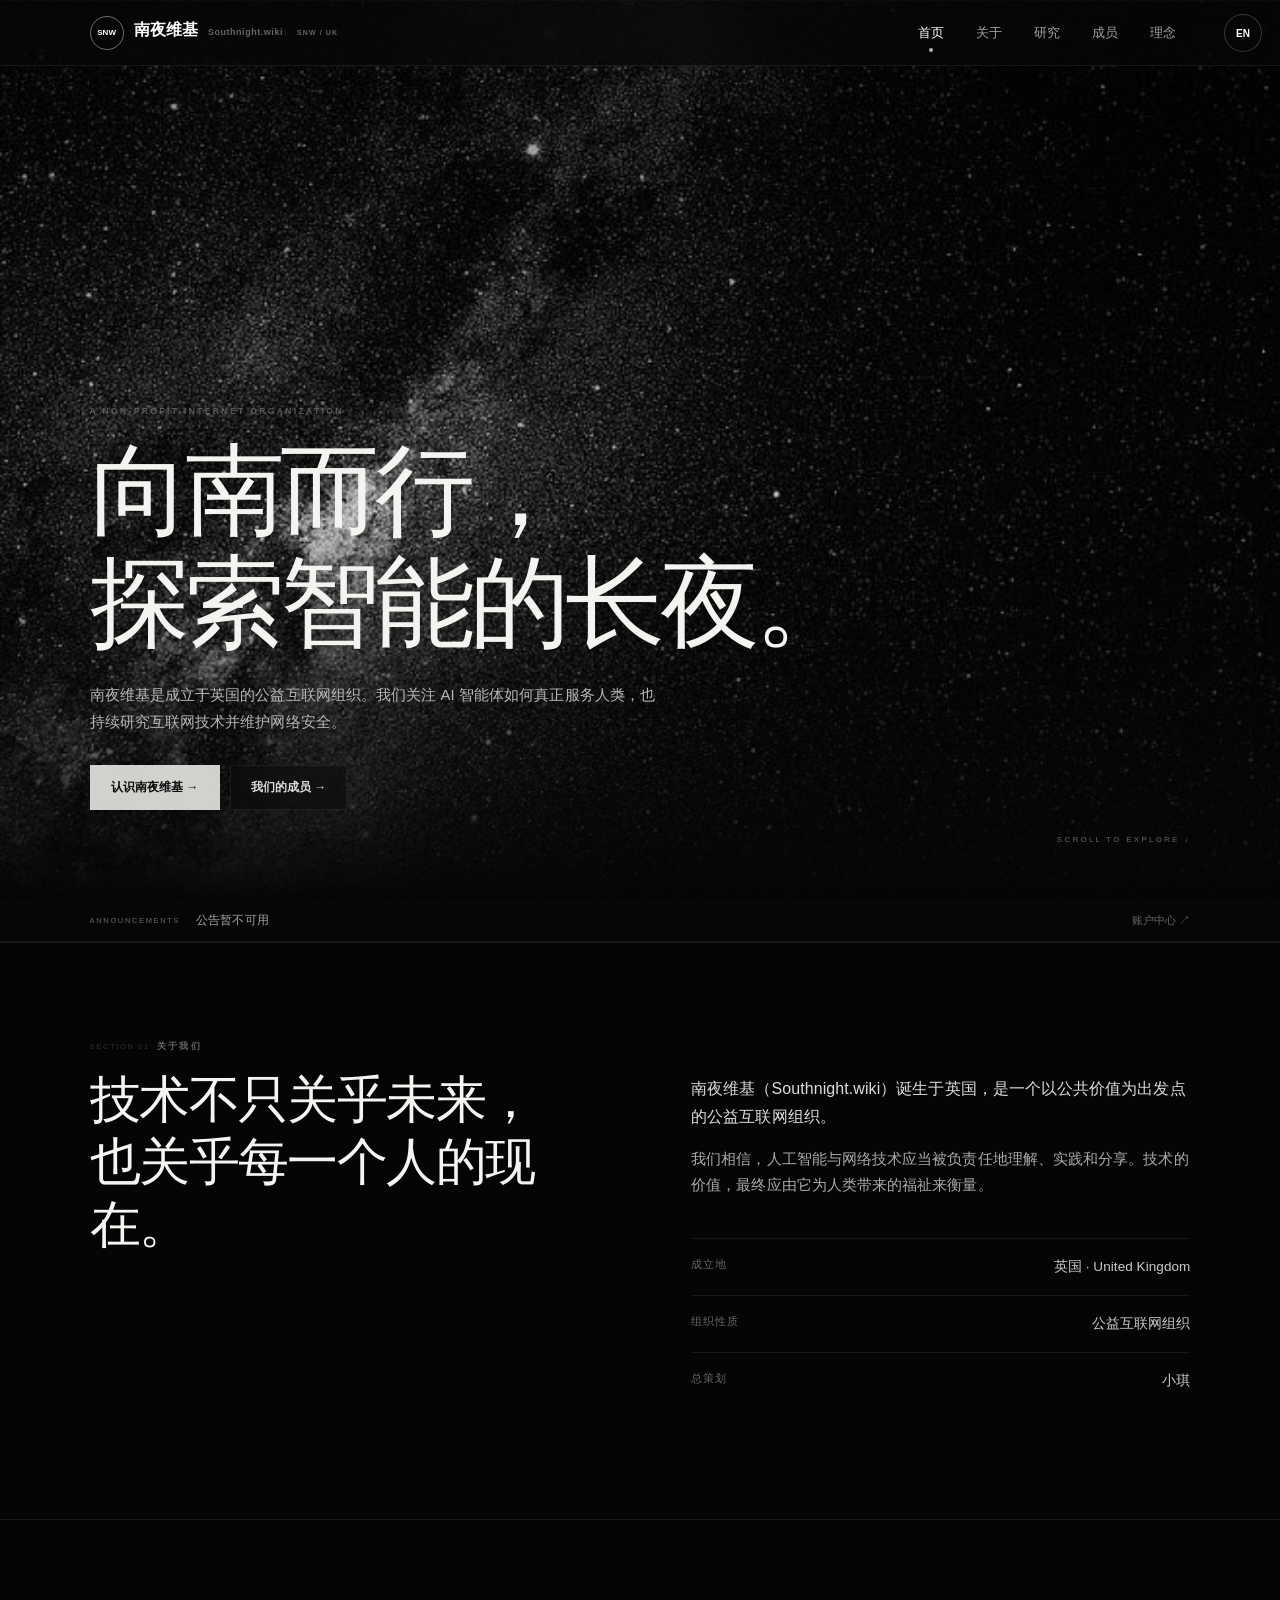
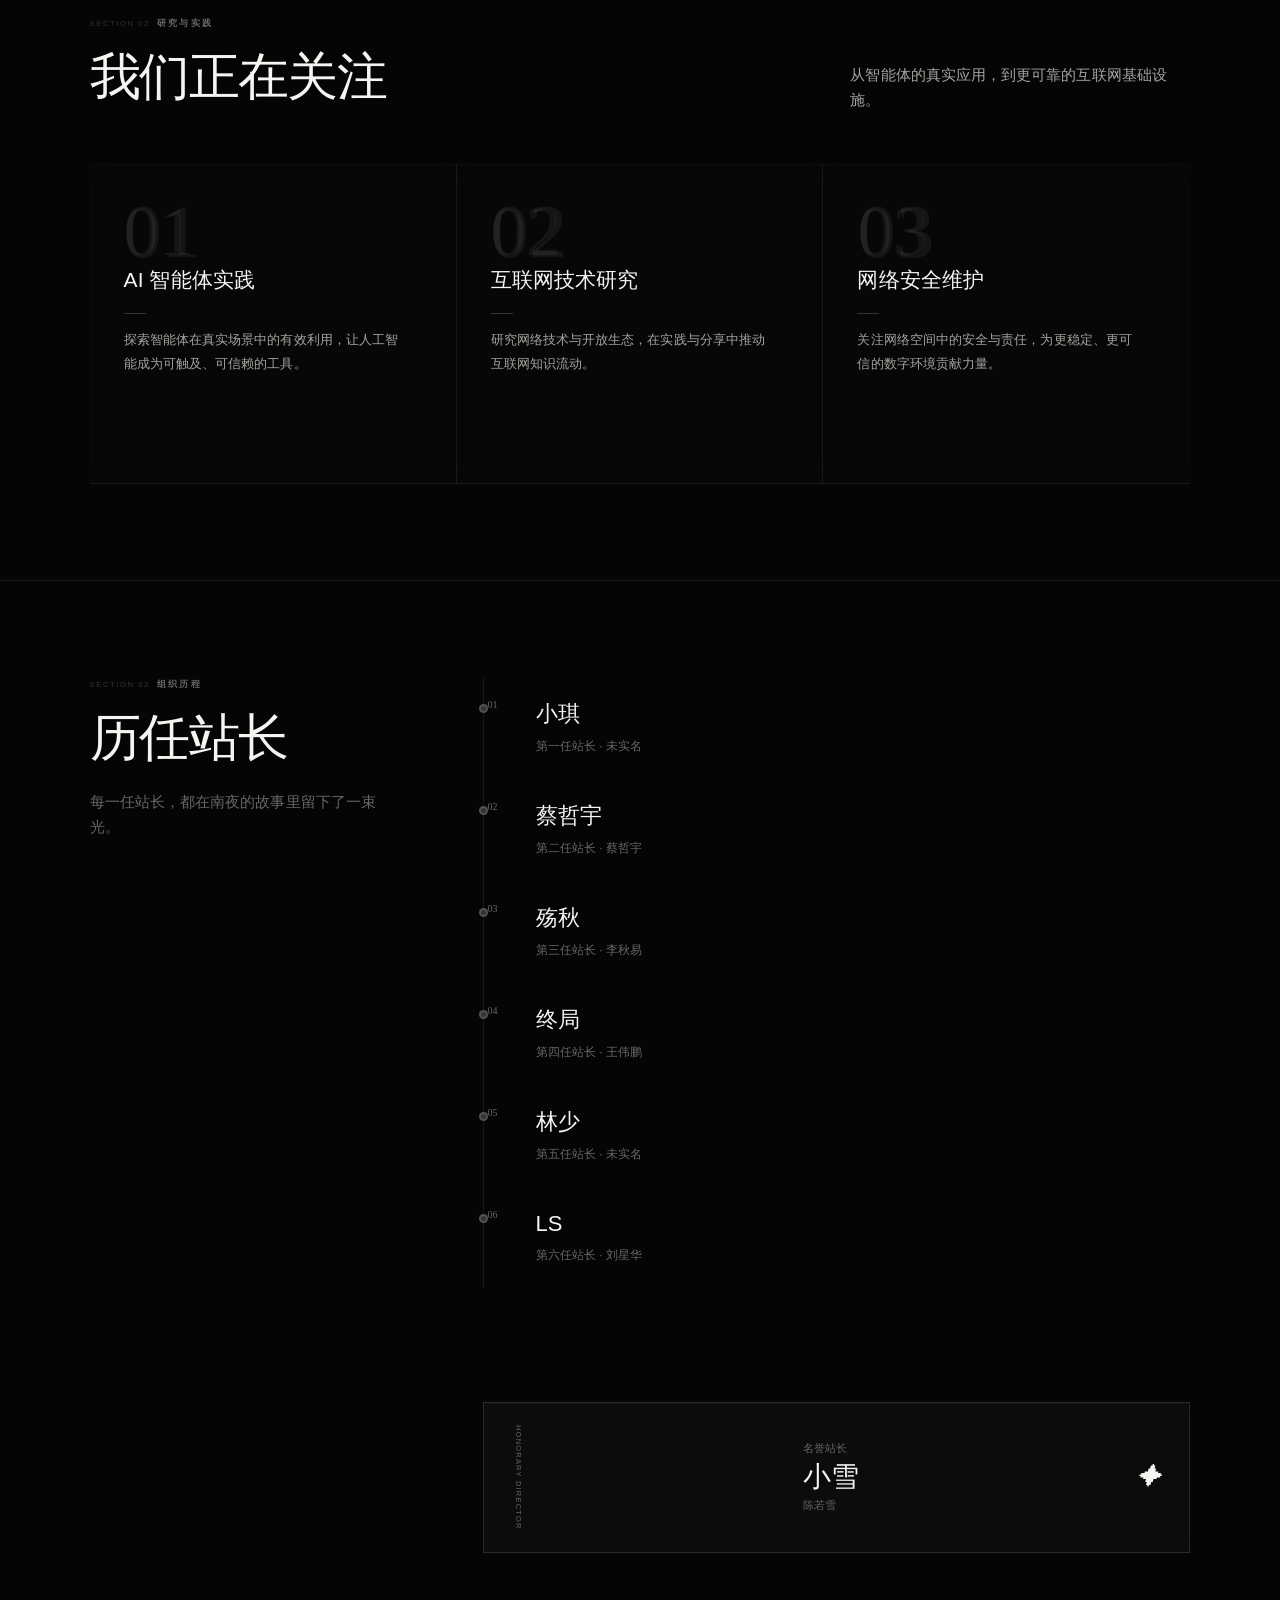
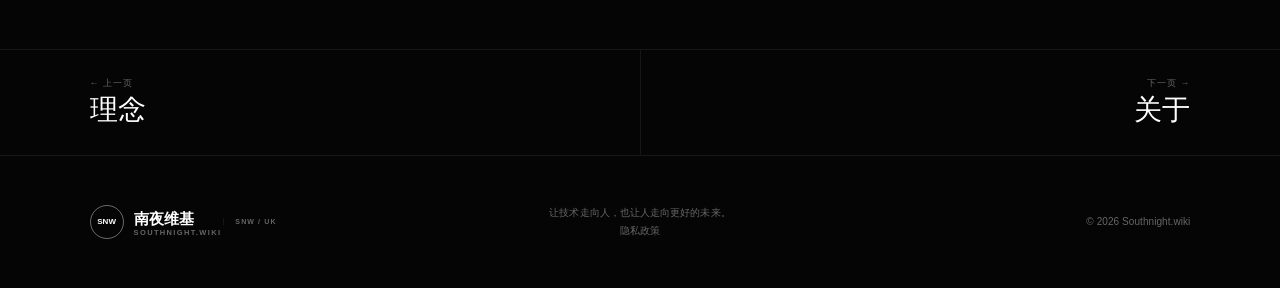
==== commit 40fd57ab: "feat: add privacy policy with UK legal hyperlinks" ====
--- a/index.html
+++ b/index.html
@@ -59,7 +59,7 @@
     </section>
   </main>
 
-  <footer><div class="brand"><span class="mark">SNW</span><span>南夜维基<small>Southnight.wiki</small></span></div><p>让技术走向人，也让人走向更好的未来。</p><p class="copy">© <span id="year"></span> Southnight.wiki</p></footer>
+  <footer><div class="brand"><span class="mark">SNW</span><span>南夜维基<small>Southnight.wiki</small></span></div><p>让技术走向人，也让人走向更好的未来。<br><a href="privacy.html">隐私政策</a></p><p class="copy">© <span id="year"></span> Southnight.wiki</p></footer>
   <script src="script.js?v=20260808-17"></script>
 </body>
 </html>
--- a/style.css
+++ b/style.css
@@ -42,8 +42,8 @@
 /* ── Timeline ────────────────────────────────────────── */
 .history{display:grid;grid-template-columns:.6fr 1.4fr;gap:7vw}.history-title{align-self:start}.history-title>p:last-child{color:var(--c-dim)}.timeline{position:relative;padding-left:28px;border-left:1px solid var(--c-glass-border)}.timeline article{position:relative;padding:18px 0 22px 24px;transition:transform var(--t-fast)}.timeline article:hover{transform:translateX(5px)}.timeline article::before{content:"";position:absolute;left:-33px;top:27px;width:9px;height:9px;border-radius:50%;background:#333;border:2px solid rgba(255,255,255,.15);transition:all var(--t-fast)}.timeline article:hover::before{background:#fff;border-color:#fff}.timeline b{position:absolute;left:-24px;top:22px;font:10px Georgia,"Times New Roman",serif;color:var(--c-dim)}.timeline h3{margin:0 0 2px;font-size:22px;font-weight:500}.timeline p{margin:0;color:var(--c-dim);font-size:12px}.honor{grid-column:2;display:flex;align-items:center;justify-content:space-between;padding:22px 28px;margin-top:24px;border:1px solid rgba(255,255,255,.12);background:rgba(16,16,16,.72);backdrop-filter:blur(16px) saturate(150%);-webkit-backdrop-filter:blur(16px) saturate(150%);box-shadow:var(--c-glass-glow)}.honor>span{writing-mode:vertical-rl;color:var(--c-dim);font-size:7.5px;letter-spacing:.16em}.honor h3{margin:0;font:28px Georgia}.honor p{margin:0;color:var(--c-dim);font-size:11px}.honor i{font-size:24px}
 
-/* ── Research Page ───────────────────────────────────── */
-.research-section{padding:96px var(--pad);max-width:var(--max-w);margin:0 auto;width:100%;border-top:1px solid var(--c-glass-border)}.research-block{display:grid;grid-template-columns:120px 1fr;gap:5vw;padding:72px 0;position:relative}.research-block+.research-block{border-top:1px solid var(--c-glass-border)}.research-block-num{font:400 clamp(52px,6vw,80px)/1 Georgia,"Times New Roman",serif;color:rgba(255,255,255,.06);margin:-8px 0 0}.research-block .kicker{margin-bottom:14px}.research-block h2{font-size:var(--f-h2);margin:8px 0 18px;line-height:1.18}.research-block p{color:var(--c-muted);max-width:620px;font-size:14px;line-height:1.82}
+/* ── Research Page (straight DOM, no grid-areas) ──────── */
+.research-section{padding:96px var(--pad);max-width:var(--max-w);margin:0 auto;width:100%;border-top:1px solid var(--c-glass-border)}.research-item{display:grid;grid-template-columns:120px 1fr;column-gap:5vw;padding:72px 0;border-top:1px solid var(--c-glass-border)}.research-item:first-child{border-top:none}.research-item-num{font:400 clamp(52px,6vw,80px)/1 Georgia,"Times New Roman",serif;color:rgba(255,255,255,.06);margin:-8px 0 0;grid-row:1/-1}.research-item .kicker{color:var(--c-dim);font-size:9px;font-weight:600;letter-spacing:.26em;text-transform:uppercase;margin:0 0 8px}.research-item h2{font-size:var(--f-h2);margin:0 0 12px;line-height:1.18}.research-item p{color:var(--c-muted);max-width:620px;font-size:14px;line-height:1.82;margin:0}@media(max-width:800px){.research-item{grid-template-columns:1fr;column-gap:0;padding:46px 0}.research-item-num{font-size:56px;margin:0;grid-row:auto}}
 
 /* ── Leadership Page ─────────────────────────────────── */
 .leadership-page{display:grid;grid-template-columns:.7fr 1.3fr;gap:7vw;max-width:var(--max-w);margin:0 auto;width:100%}.role-feature{align-self:start;border-top:1px solid #fff;padding-top:22px;position:sticky;top:90px}.role-feature .kicker{margin-bottom:10px}.role-feature h2{font-size:62px;margin:0 0 10px}.role-feature>p:last-child{color:var(--c-muted)}.leader-list{position:relative;padding-left:28px;border-left:1px solid var(--c-glass-border)}.leader-list article{position:relative;padding:16px 0 18px 24px;transition:transform var(--t-fast)}.leader-list article:hover{transform:translateX(4px)}.leader-list article::before{content:"";position:absolute;left:-33px;top:22px;width:9px;height:9px;border-radius:50%;background:#333;border:2px solid rgba(255,255,255,.15);transition:all var(--t-fast)}.leader-list article:hover::before{background:#fff;border-color:#fff}.leader-list b{position:absolute;left:-24px;top:17px;font:10px Georgia,"Times New Roman",serif;color:var(--c-dim)}.leader-list small{display:block;color:var(--c-dim);font-size:11px;margin-bottom:2px;text-transform:uppercase;letter-spacing:.12em}.leader-list h3{font-size:24px;margin:0 0 2px;font-weight:500}.leader-list p{margin:0;color:var(--c-dim);font-size:12px}.honor.wide{grid-column:2;margin-top:20px}
@@ -88,7 +88,7 @@
  .focus-head{display:block}
  .cards{grid-template-columns:1fr}.cards article{min-height:240px;padding:30px;border-right:0}.cards article::before{font-size:60px;top:24px;left:30px}.cards h3{font-size:19px;margin-top:52px}
  .history-title{position:static}.timeline{padding-left:22px}.timeline article{padding:14px 0 16px 18px}.timeline article::before{left:-27px;top:20px;width:7px;height:7px}.timeline b{left:-20px;top:18px}.timeline h3{font-size:19px}.honor,.honor.wide{grid-column:1}
- .research-block{grid-template-columns:1fr;gap:12px;padding:46px 0}.research-block-num{font-size:56px;margin:0}
+
  .role-feature{position:static;padding-top:16px}.role-feature h2{font-size:46px}.leader-list{padding-left:24px}.leader-list article{padding:12px 0 14px 18px}.leader-list article::before{left:-29px;top:18px;width:7px;height:7px}.leader-list b{left:-22px;top:15px}.leader-list h3{font-size:21px}
  .principle-block{grid-template-columns:1fr;gap:8px;padding:50px 0}.principle-block-num{font-size:62px;margin:0}
  .quote-band{min-height:30vh;padding:48px var(--pad)}.quote-band blockquote{font-size:25px}
@@ -109,8 +109,8 @@
 /* ── Cleaned kickers (no numeric prefix) ─────────────── */
 .kicker{color:var(--c-dim);font-size:9px;font-weight:600;letter-spacing:.26em;text-transform:uppercase;margin:0}
 
-/* ── Alternate research block ────────────────────────── */
-.research-block.alt{grid-template-columns:1fr 120px}.research-block.alt .research-block-num{text-align:right}@media(max-width:800px){.research-block.alt{grid-template-columns:1fr}.research-block.alt .research-block-num{text-align:left}}
+/* ── Alternate research block (visual right num) ─────── */
+
 
 /* ── Stats bar (About page) ──────────────────────────── */
 .stats-bar{display:grid;grid-template-columns:repeat(3,1fr);border-top:1px solid var(--c-glass-border);border-bottom:1px solid var(--c-glass-border)}@media(max-width:800px){.stats-bar{grid-template-columns:1fr}}.stats-bar-item{padding:20px var(--pad-sm);border-right:1px solid var(--c-glass-border);display:flex;flex-direction:column;gap:4px}.stats-bar-item:last-child{border:0}.stats-bar-item span{color:var(--c-dim);font-size:8.5px;letter-spacing:.18em;text-transform:uppercase}.stats-bar-item strong{font:400 clamp(22px,2.8vw,32px) "Songti SC",Georgia,serif;color:#ddd}.stats-bar-item{color:var(--c-dim);font-size:11px}
@@ -149,3 +149,6 @@
 
 /* Detailed dl — more archival, smaller text, wider spacing */
 .about dl,.prose dl{margin-top:40px}.about dl div,.prose dl div{padding:16px 0;font-size:13.5px}.about dt,.prose dt{color:var(--c-dim);font-size:11px;letter-spacing:.08em}.about dd,.prose dd{font-size:13.5px}
+
+/* ── Privacy Policy ──────────────────────────────────── */
+.privacy-content{max-width:780px;padding:72px var(--pad) 96px}.privacy-content h2{font-size:clamp(22px,2.5vw,30px);margin:48px 0 16px;padding-top:32px;border-top:1px solid var(--c-glass-border)}.privacy-content h3{font-size:15px;margin:28px 0 10px;color:#ccc;font-weight:500}.privacy-content ul{padding-left:18px;margin:10px 0 20px}.privacy-content li{margin:6px 0;color:var(--c-muted);font-size:13.5px}.privacy-content a{color:#bbb;text-decoration:underline;text-underline-offset:3px}.privacy-content a:hover{color:#fff}.privacy-intro{margin-bottom:30px;font-size:15px;color:#ccc}.privacy-closing{text-align:center;margin-top:48px;padding-top:32px;border-top:1px solid var(--c-glass-border);color:var(--c-dim);font-style:italic}.page-hero-privacy{min-height:38svh;background-position:center 25%}.page-hero-privacy:after{content:"PRIVACY · 隐私"}footer a[href="privacy.html"]{color:var(--c-dim);font-size:10px;text-decoration:none}.footer a[href="privacy.html"]:hover{color:#fff}@media(max-width:800px){.privacy-content{padding:48px var(--pad-sm) 72px}.privacy-content h2{font-size:20px;margin-top:36px}}
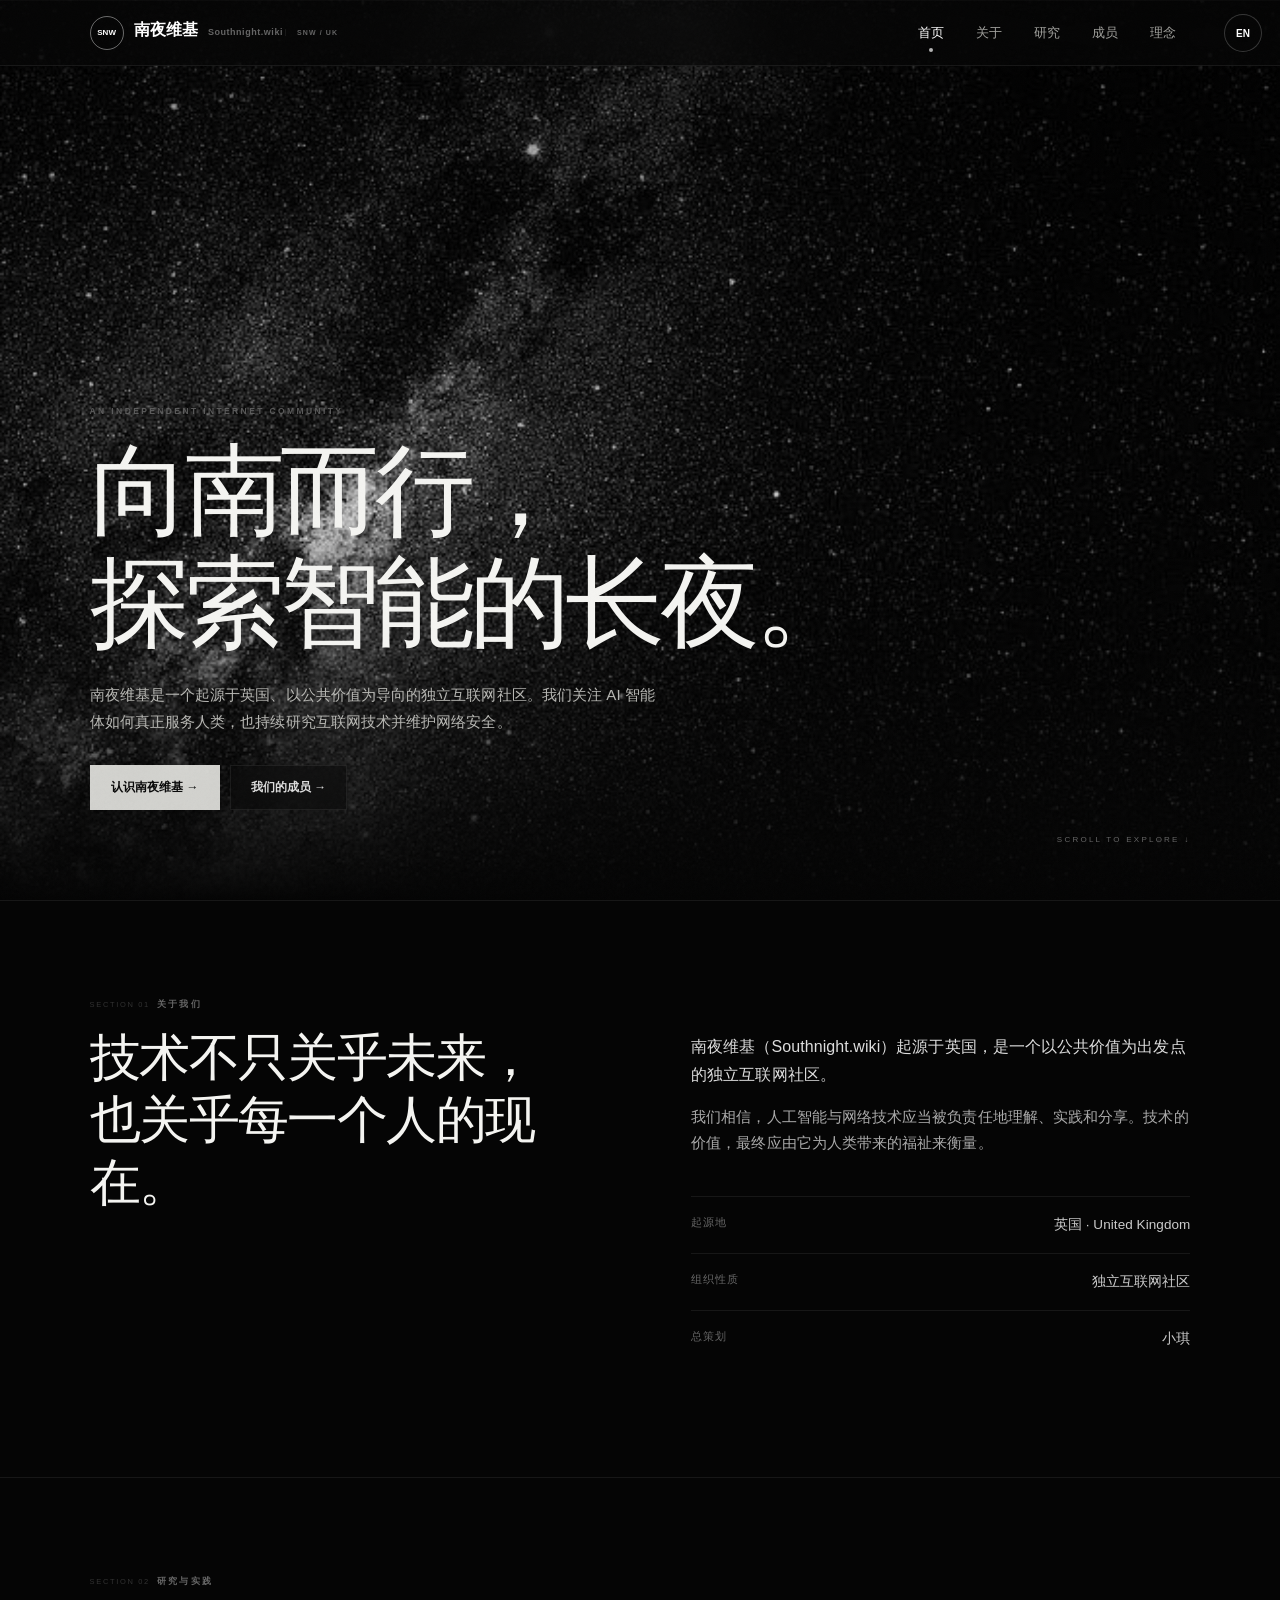
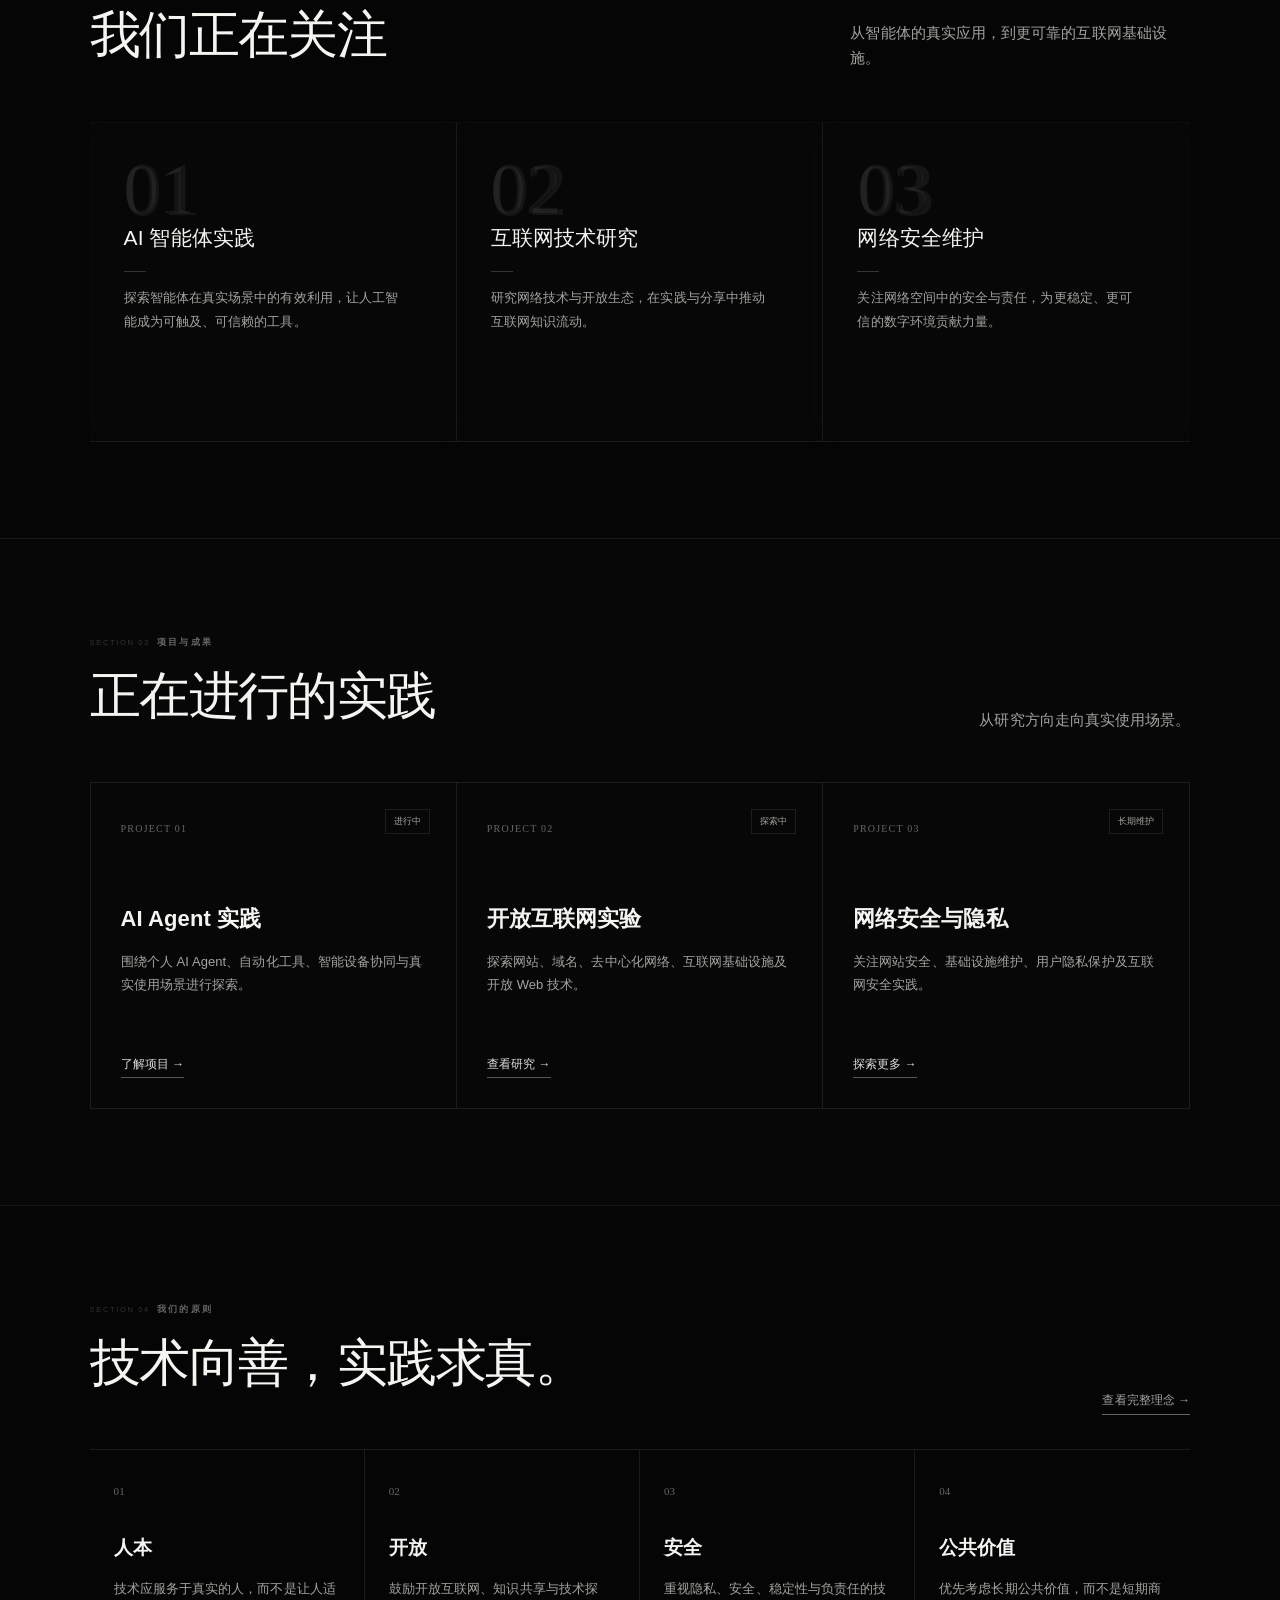
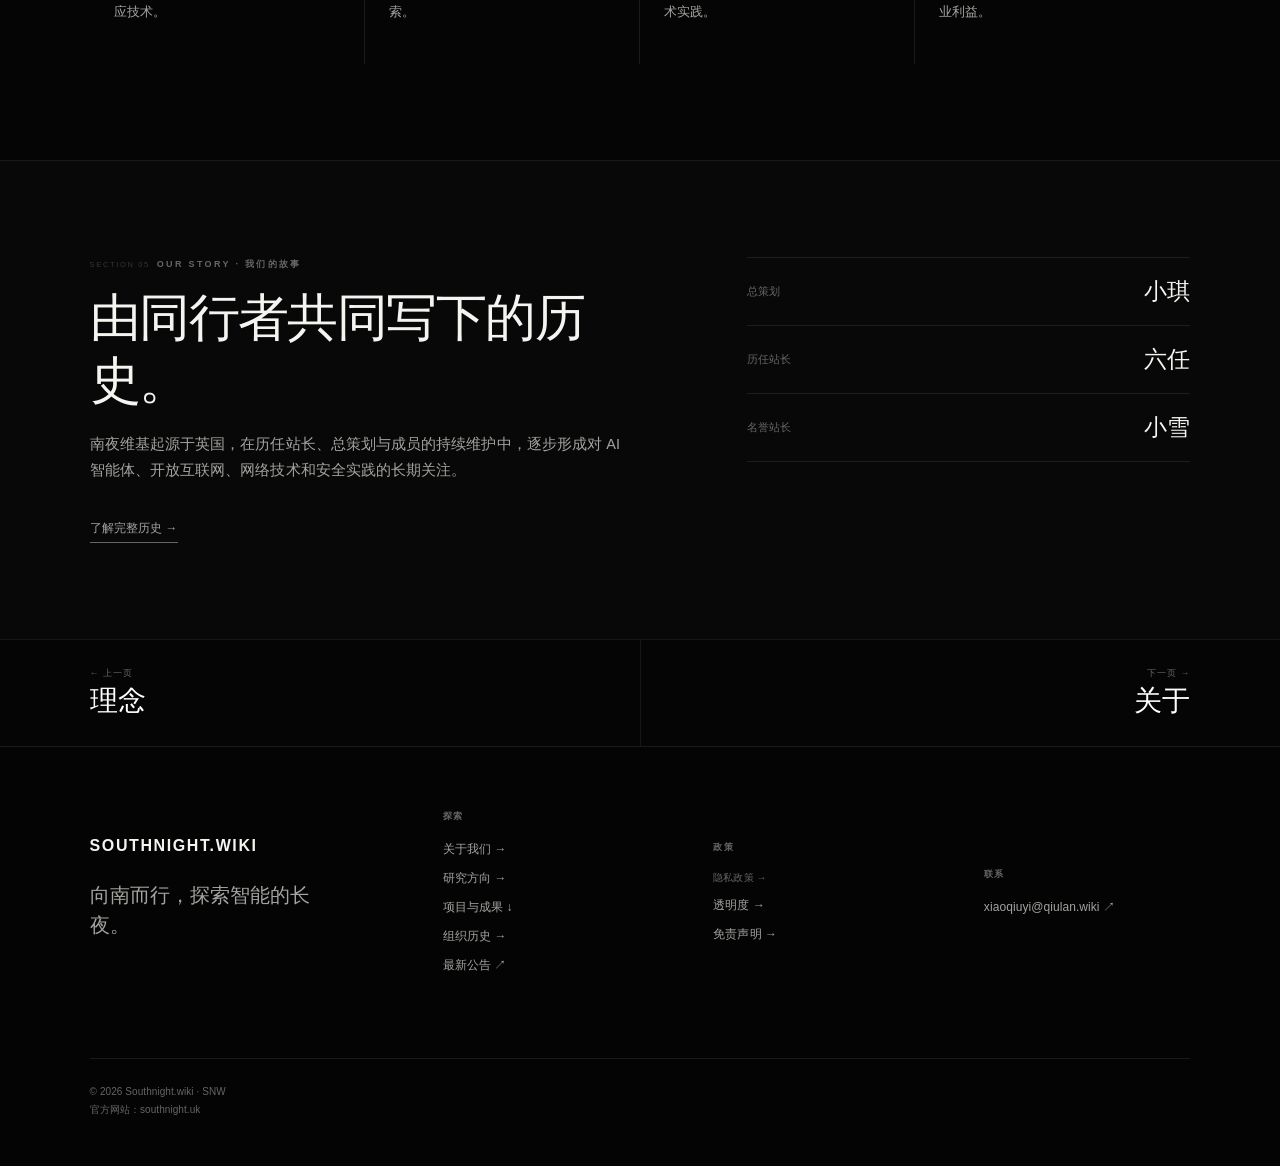
==== commit bf4bba59: "feat: community homepage, projects, principles, formal footer, transparency and SEO" ====
--- a/index.html
+++ b/index.html
@@ -3,63 +3,35 @@
 <head>
   <meta charset="UTF-8">
   <meta name="viewport" content="width=device-width,initial-scale=1">
-  <meta name="description" content="南夜维基（Southnight.wiki）是成立于英国的公益互联网组织，专注于 AI 智能体实践、互联网技术研究与网络安全维护。">
+  <meta name="description" content="南夜维基是一个起源于英国、以公共价值为导向的独立互联网社区，关注 AI 智能体、开放互联网与网络安全实践。">
   <meta name="theme-color" content="#050505">
+  <link rel="canonical" href="https://southnight.uk/">
+  <meta property="og:title" content="南夜维基 · Southnight.wiki">
+  <meta property="og:description" content="起源于英国、以公共价值为导向的独立互联网社区。">
+  <meta property="og:type" content="website"><meta property="og:url" content="https://southnight.uk/"><meta property="og:image" content="https://southnight.uk/night-sky.jpg">
+  <link rel="icon" href="favicon.svg" type="image/svg+xml">
   <title>南夜维基 · Southnight.wiki</title>
-  <link rel="stylesheet" href="style.css?v=20260808-17">
+  <link rel="stylesheet" href="style.css?v=20260809-22">
 </head>
 <body>
   <div class="noise"></div>
-  <header class="nav">
-    <a class="brand" href="#top" aria-label="南夜维基首页"><span class="mark">SNW</span><span class="brand-main">南夜维基</span><span class="brand-sub">Southnight.wiki</span></a>
-    <nav><a class="active" href="index.html">首页</a><a href="about.html">关于</a><a href="research.html">研究</a><a href="leadership.html">成员</a><a href="principles.html">理念</a></nav>
-  </header>
+  <header class="nav"><a class="brand" href="#top" aria-label="南夜维基首页"><span class="mark">SNW</span><span class="brand-main">南夜维基</span><span class="brand-sub">Southnight.wiki</span></a><nav><a class="active" href="index.html">首页</a><a href="about.html">关于</a><a href="research.html">研究</a><a href="leadership.html">成员</a><a href="principles.html">理念</a></nav></header>
+  <main id="top">
+    <section class="hero"><div class="stars"></div><div class="hero-copy"><p class="eyebrow">AN INDEPENDENT INTERNET COMMUNITY</p><h1>向南而行，<br><em>探索智能的长夜。</em></h1><p class="intro">南夜维基是一个起源于英国、以公共价值为导向的独立互联网社区。我们关注 AI 智能体如何真正服务人类，也持续研究互联网技术并维护网络安全。</p><div class="actions"><a class="primary" href="about.html">认识南夜维基 →</a><a class="secondary" href="leadership.html">我们的成员 →</a></div></div><p class="scroll">SCROLL TO EXPLORE ↓</p></section>
 
-  <main id="top">
-    <section class="hero">
-      <div class="stars"></div>
-      <div class="hero-copy">
-        <p class="eyebrow">A NON-PROFIT INTERNET ORGANIZATION</p>
-        <h1>向南而行，<br><em>探索智能的长夜。</em></h1>
-        <p class="intro">南夜维基是成立于英国的公益互联网组织。我们关注 AI 智能体如何真正服务人类，也持续研究互联网技术并维护网络安全。</p>
-        <div class="actions"><a class="primary" href="about.html">认识南夜维基 →</a><a class="secondary" href="leadership.html">我们的成员 →</a></div>
-      </div>
-      <div class="orbit" aria-hidden="true"><span class="planet"></span><span class="moon"></span></div>
-      <p class="scroll">SCROLL TO EXPLORE ↓</p>
-    </section>
+    <section id="announcements" class="news-preview section"><div class="section-heading"><div><p class="kicker"><span class="section-num">LATEST</span> 最新公告</p><h2>来自南夜的消息</h2></div><a href="https://dynamic.southnight.uk" class="section-link">完整公告与账户中心 ↗</a></div><div id="announcement-list" class="news-list"><p class="announcement-loading">正在载入公告…</p></div></section>
 
-    <div id="announcements" class="announce-bar"><div class="announce-bar-label">ANNOUNCEMENTS</div><div id="announcement-list" class="announce-bar-text"></div><a href="https://dynamic.southnight.uk" class="announce-bar-link">账户中心 ↗</a></div>
+    <section id="about" class="about section reveal"><div><p class="kicker"><span class="section-num">SECTION 01</span> 关于我们</p><h2>技术不只关乎未来，<br>也关乎每一个人的现在。</h2></div><div class="about-text"><p>南夜维基（Southnight.wiki）起源于英国，是一个以公共价值为出发点的独立互联网社区。</p><p>我们相信，人工智能与网络技术应当被负责任地理解、实践和分享。技术的价值，最终应由它为人类带来的福祉来衡量。</p><dl><div><dt>起源地</dt><dd>英国 · United Kingdom</dd></div><div><dt>组织性质</dt><dd>独立互联网社区</dd></div><div><dt>总策划</dt><dd>小琪</dd></div></dl></div></section>
 
-    <section id="about" class="about section reveal">
-      <div><p class="kicker"><span class="section-num">SECTION 01</span> 关于我们</p><h2>技术不只关乎未来，<br>也关乎每一个人的现在。</h2></div>
-      <div class="about-text"><p>南夜维基（Southnight.wiki）诞生于英国，是一个以公共价值为出发点的公益互联网组织。</p><p>我们相信，人工智能与网络技术应当被负责任地理解、实践和分享。技术的价值，最终应由它为人类带来的福祉来衡量。</p><dl><div><dt>成立地</dt><dd>英国 · United Kingdom</dd></div><div><dt>组织性质</dt><dd>公益互联网组织</dd></div><div><dt>总策划</dt><dd>小琪</dd></div></dl></div>
-    </section>
+    <section id="focus" class="focus section"><p class="kicker reveal"><span class="section-num">SECTION 02</span> 研究与实践</p><div class="focus-head reveal"><h2>我们正在关注</h2><p>从智能体的真实应用，到更可靠的互联网基础设施。</p></div><div class="cards"><article class="reveal" data-num="01"><span>01</span><div class="icon">◌</div><h3>AI 智能体实践</h3><p>探索智能体在真实场景中的有效利用，让人工智能成为可触及、可信赖的工具。</p></article><article class="reveal" data-num="02"><span>02</span><div class="icon">⌁</div><h3>互联网技术研究</h3><p>研究网络技术与开放生态，在实践与分享中推动互联网知识流动。</p></article><article class="reveal" data-num="03"><span>03</span><div class="icon">◇</div><h3>网络安全维护</h3><p>关注网络空间中的安全与责任，为更稳定、更可信的数字环境贡献力量。</p></article></div></section>
 
-    <section id="focus" class="focus section">
-      <p class="kicker reveal"><span class="section-num">SECTION 02</span> 研究与实践</p>
-      <div class="focus-head reveal"><h2>我们正在关注</h2><p>从智能体的真实应用，到更可靠的互联网基础设施。</p></div>
-      <div class="cards">
-        <article class="reveal" data-num="01"><span>01</span><div class="icon">◌</div><h3>AI 智能体实践</h3><p>探索智能体在真实场景中的有效利用，让人工智能成为可触及、可信赖的工具。</p></article>
-        <article class="reveal" data-num="02"><span>02</span><div class="icon">⌁</div><h3>互联网技术研究</h3><p>研究网络技术与开放生态，在实践与分享中推动互联网知识流动。</p></article>
-        <article class="reveal" data-num="03"><span>03</span><div class="icon">◇</div><h3>网络安全维护</h3><p>关注网络空间中的安全与责任，为更稳定、更可信的数字环境贡献力量。</p></article>
-      </div>
-    </section>
+    <section id="projects" class="projects section"><div class="section-heading reveal"><div><p class="kicker"><span class="section-num">SECTION 03</span> 项目与成果</p><h2>正在进行的实践</h2></div><p>从研究方向走向真实使用场景。</p></div><div class="project-grid"><article class="project-card reveal"><span class="project-status">进行中</span><p class="project-index">PROJECT 01</p><h3>AI Agent 实践</h3><p>围绕个人 AI Agent、自动化工具、智能设备协同与真实使用场景进行探索。</p><a href="research.html#ai-agents">了解项目 →</a></article><article class="project-card reveal"><span class="project-status">探索中</span><p class="project-index">PROJECT 02</p><h3>开放互联网实验</h3><p>探索网站、域名、去中心化网络、互联网基础设施及开放 Web 技术。</p><a href="research.html#internet-technology">查看研究 →</a></article><article class="project-card reveal"><span class="project-status">长期维护</span><p class="project-index">PROJECT 03</p><h3>网络安全与隐私</h3><p>关注网站安全、基础设施维护、用户隐私保护及互联网安全实践。</p><a href="research.html#cyber-security">探索更多 →</a></article></div></section>
 
-    <section id="history" class="history section">
-      <div class="history-title reveal"><p class="kicker"><span class="section-num">SECTION 03</span> 组织历程</p><h2>历任站长</h2><p>每一任站长，都在南夜的故事里留下了一束光。</p></div>
-      <div class="timeline">
-        <article class="reveal"><b>01</b><div><h3>小琪</h3><p>第一任站长 · 未实名</p></div></article>
-        <article class="reveal"><b>02</b><div><h3>蔡哲宇</h3><p>第二任站长 · 蔡哲宇</p></div></article>
-        <article class="reveal"><b>03</b><div><h3>殇秋</h3><p>第三任站长 · 李秋易</p></div></article>
-        <article class="reveal"><b>04</b><div><h3>终局</h3><p>第四任站长 · 王伟鹏</p></div></article>
-        <article class="reveal"><b>05</b><div><h3>林少</h3><p>第五任站长 · 未实名</p></div></article>
-        <article class="reveal"><b>06</b><div><h3>LS</h3><p>第六任站长 · 刘星华</p></div></article>
-      </div>
-      <aside class="honor reveal"><span>HONORARY DIRECTOR</span><div><p>名誉站长</p><h3>小雪</h3><p>陈若雪</p></div><i>✦</i></aside>
-    </section>
+    <section id="home-principles" class="home-principles section"><div class="section-heading reveal"><div><p class="kicker"><span class="section-num">SECTION 04</span> 我们的原则</p><h2>技术向善，实践求真。</h2></div><a href="principles.html" class="section-link">查看完整理念 →</a></div><div class="principle-summary"><article><b>01</b><h3>人本</h3><p>技术应服务于真实的人，而不是让人适应技术。</p></article><article><b>02</b><h3>开放</h3><p>鼓励开放互联网、知识共享与技术探索。</p></article><article><b>03</b><h3>安全</h3><p>重视隐私、安全、稳定性与负责任的技术实践。</p></article><article><b>04</b><h3>公共价值</h3><p>优先考虑长期公共价值，而不是短期商业利益。</p></article></div></section>
+
+    <section id="story" class="story section"><div class="story-copy reveal"><p class="kicker"><span class="section-num">SECTION 05</span> OUR STORY · 我们的故事</p><h2>由同行者共同写下的历史。</h2><p>南夜维基起源于英国，在历任站长、总策划与成员的持续维护中，逐步形成对 AI 智能体、开放互联网、网络技术和安全实践的长期关注。</p><a href="leadership.html" class="story-link">了解完整历史 →</a></div><div class="story-meta"><div><span>总策划</span><strong>小琪</strong></div><div><span>历任站长</span><strong>六任</strong></div><div><span>名誉站长</span><strong>小雪</strong></div></div></section>
   </main>
 
-  <footer><div class="brand"><span class="mark">SNW</span><span>南夜维基<small>Southnight.wiki</small></span></div><p>让技术走向人，也让人走向更好的未来。<br><a href="privacy.html">隐私政策</a></p><p class="copy">© <span id="year"></span> Southnight.wiki</p></footer>
-  <script src="script.js?v=20260808-17"></script>
-</body>
-</html>+  <footer class="site-footer"><div class="footer-brand"><strong>SOUTHNIGHT.WIKI</strong><p>向南而行，探索智能的长夜。</p></div><div><h3>探索</h3><a href="about.html">关于我们 →</a><a href="research.html">研究方向 →</a><a href="#projects">项目与成果 ↓</a><a href="leadership.html">组织历史 →</a><a href="https://dynamic.southnight.uk">最新公告 ↗</a></div><div><h3>政策</h3><a href="privacy.html">隐私政策 →</a><a href="transparency.html">透明度 →</a><a href="transparency.html#disclaimer">免责声明 →</a></div><div><h3>联系</h3><a href="mailto:xiaoqiuyi@qiulan.wiki">xiaoqiuyi@qiulan.wiki ↗</a></div><p class="footer-copy">© <span id="year"></span> Southnight.wiki · SNW<br>官方网站：southnight.uk</p></footer>
+  <script src="script.js?v=20260809-22"></script>
+</body></html>
--- a/style.css
+++ b/style.css
@@ -152,3 +152,13 @@
 
 /* ── Privacy Policy ──────────────────────────────────── */
 .privacy-content{max-width:780px;padding:72px var(--pad) 96px}.privacy-content h2{font-size:clamp(22px,2.5vw,30px);margin:48px 0 16px;padding-top:32px;border-top:1px solid var(--c-glass-border)}.privacy-content h3{font-size:15px;margin:28px 0 10px;color:#ccc;font-weight:500}.privacy-content ul{padding-left:18px;margin:10px 0 20px}.privacy-content li{margin:6px 0;color:var(--c-muted);font-size:13.5px}.privacy-content a{color:#bbb;text-decoration:underline;text-underline-offset:3px}.privacy-content a:hover{color:#fff}.privacy-intro{margin-bottom:30px;font-size:15px;color:#ccc}.privacy-closing{text-align:center;margin-top:48px;padding-top:32px;border-top:1px solid var(--c-glass-border);color:var(--c-dim);font-style:italic}.page-hero-privacy{min-height:38svh;background-position:center 25%}.page-hero-privacy:after{content:"PRIVACY · 隐私"}footer a[href="privacy.html"]{color:var(--c-dim);font-size:10px;text-decoration:none}.footer a[href="privacy.html"]:hover{color:#fff}@media(max-width:800px){.privacy-content{padding:48px var(--pad-sm) 72px}.privacy-content h2{font-size:20px;margin-top:36px}}
+
+/* ── Community homepage expansion ────────────────────── */
+.section-heading{display:flex;align-items:flex-end;justify-content:space-between;gap:32px;margin-bottom:34px}.section-heading>p{max-width:360px;color:var(--c-muted)}.section-link,.story-link{color:var(--c-muted);font-size:12px;text-decoration:none;border-bottom:1px solid var(--c-dim);padding-bottom:3px}.section-link:hover,.story-link:hover{color:#fff;border-color:#fff}
+.news-preview{padding-top:58px;padding-bottom:58px}.news-list{border-top:1px solid var(--c-line)}.news-item{display:grid;grid-template-columns:110px minmax(0,1fr) 90px;gap:24px;padding:22px 4px;border-bottom:1px solid var(--c-line)}.news-item time{color:var(--c-dim);font-size:11px}.news-item h3{font:400 21px/1.3 "Songti SC",Georgia,serif;margin:0 0 5px}.news-item p{margin:0;color:var(--c-muted);font-size:13px;white-space:nowrap;overflow:hidden;text-overflow:ellipsis}.news-item a{justify-self:end;color:var(--c-muted);text-decoration:none;font-size:11px}.news-item a:hover{color:#fff}
+.projects{background:#070707}.project-grid{display:grid;grid-template-columns:repeat(3,1fr);border:1px solid var(--c-line)}.project-card{position:relative;min-height:300px;padding:30px;border-right:1px solid var(--c-line)}.project-card:last-child{border:0}.project-card .project-status{position:absolute;top:26px;right:26px;color:var(--c-muted);font-size:9px;border:1px solid var(--c-line);padding:4px 8px}.project-index{color:var(--c-dim);font:10px Georgia,serif;letter-spacing:.12em}.project-card h3{margin:66px 0 13px;font-size:22px}.project-card>p:not(.project-index){color:var(--c-muted);font-size:13px;min-height:68px}.project-card>a{display:inline-block;margin-top:22px;color:#ddd;text-decoration:none;font-size:12px;border-bottom:1px solid #555;padding-bottom:2px}
+.principle-summary{display:grid;grid-template-columns:repeat(4,1fr);border-top:1px solid var(--c-line)}.principle-summary article{padding:28px 24px;border-right:1px solid var(--c-line)}.principle-summary article:last-child{border:0}.principle-summary b{font:11px Georgia,serif;color:var(--c-dim)}.principle-summary h3{font-size:19px;margin:28px 0 10px}.principle-summary p{color:var(--c-muted);font-size:13px}
+.story{display:grid;grid-template-columns:1.1fr .9fr;gap:9vw;background:#080808}.story-copy>p:not(.kicker){color:var(--c-muted);max-width:620px}.story-link{display:inline-block;margin-top:20px}.story-meta{border-top:1px solid var(--c-line)}.story-meta>div{display:flex;justify-content:space-between;align-items:center;padding:18px 0;border-bottom:1px solid var(--c-line)}.story-meta span{color:var(--c-dim);font-size:11px}.story-meta strong{font:400 23px "Songti SC",Georgia,serif}
+.site-footer{display:grid;grid-template-columns:1.4fr repeat(3,1fr);gap:5vw;padding:62px var(--pad) 38px;border-top:1px solid var(--c-line);background:#040404}.site-footer h3{color:var(--c-dim);font-size:9px;letter-spacing:.18em;text-transform:uppercase;margin:0 0 14px}.site-footer a{display:block;color:var(--c-muted);text-decoration:none;font-size:12px;margin:8px 0}.site-footer a:hover{color:#fff}.footer-brand strong{font-size:16px;letter-spacing:.1em}.footer-brand p{color:var(--c-muted);font:400 20px/1.5 "Songti SC",Georgia,serif;max-width:260px}.footer-copy{grid-column:1/-1!important;text-align:left!important;padding-top:24px;border-top:1px solid var(--c-line);color:var(--c-dim)!important}
+.transparency-list{max-width:860px}.transparency-list>section{padding:42px 0;border-bottom:1px solid var(--c-line)}.transparency-list h2{font-size:clamp(28px,3vw,40px);margin:12px 0}.transparency-list p:last-child{color:var(--c-muted);max-width:720px}.transparency-list a{color:#ccc;text-decoration:none;border-bottom:1px solid #555}.page-hero-transparency{min-height:48svh}
+@media(max-width:800px){.section-heading{display:block;margin-bottom:25px}.section-link{display:inline-block;margin-top:12px}.news-preview{padding-top:44px;padding-bottom:44px}.news-item{grid-template-columns:1fr;gap:5px;padding:19px 0}.news-item a{justify-self:start;margin-top:5px}.project-grid,.principle-summary{grid-template-columns:1fr}.project-card,.principle-summary article{min-height:auto;border-right:0;border-bottom:1px solid var(--c-line)}.project-card{padding:26px}.project-card h3{margin-top:50px}.project-card>p:not(.project-index){min-height:auto}.story{grid-template-columns:1fr;gap:36px}.site-footer{grid-template-columns:1fr 1fr;padding:46px var(--pad) 90px}.footer-brand{grid-column:1/-1}.footer-copy{grid-column:1/-1!important}.transparency-list>section{padding:32px 0}}
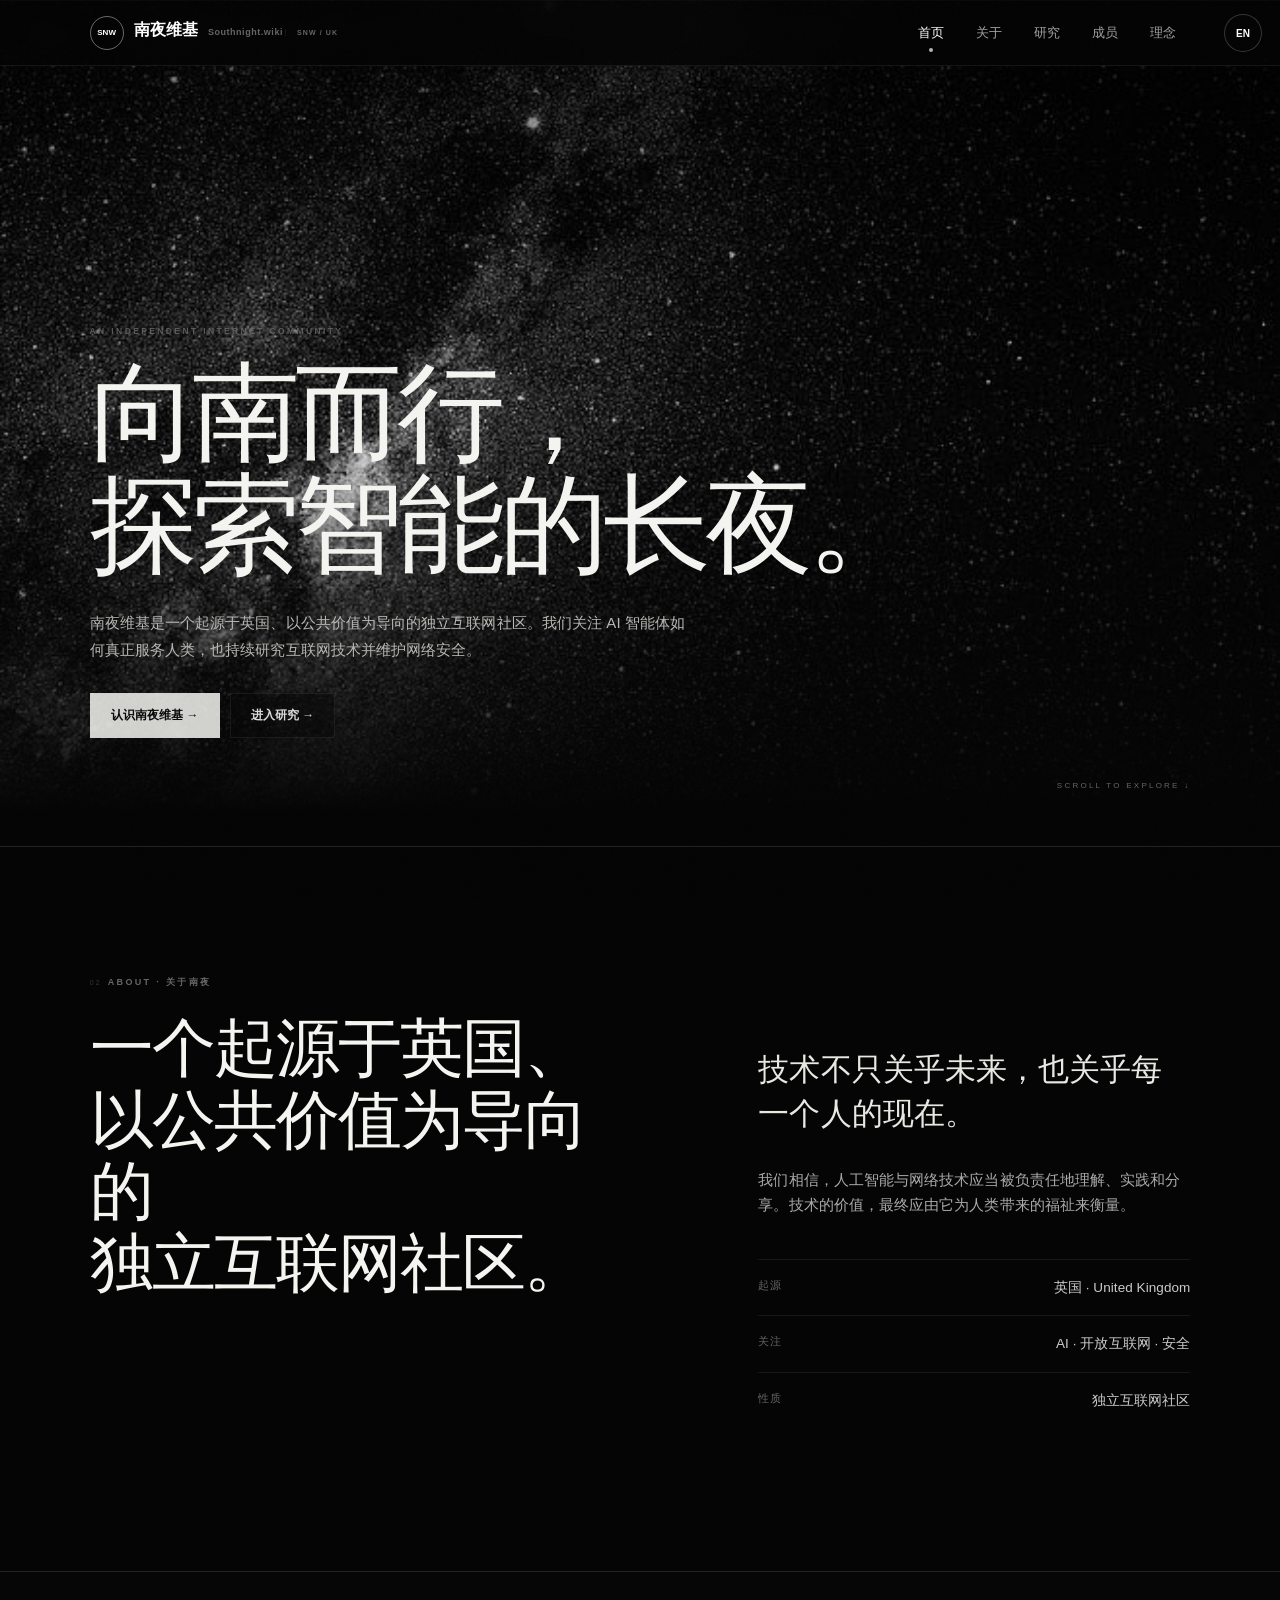
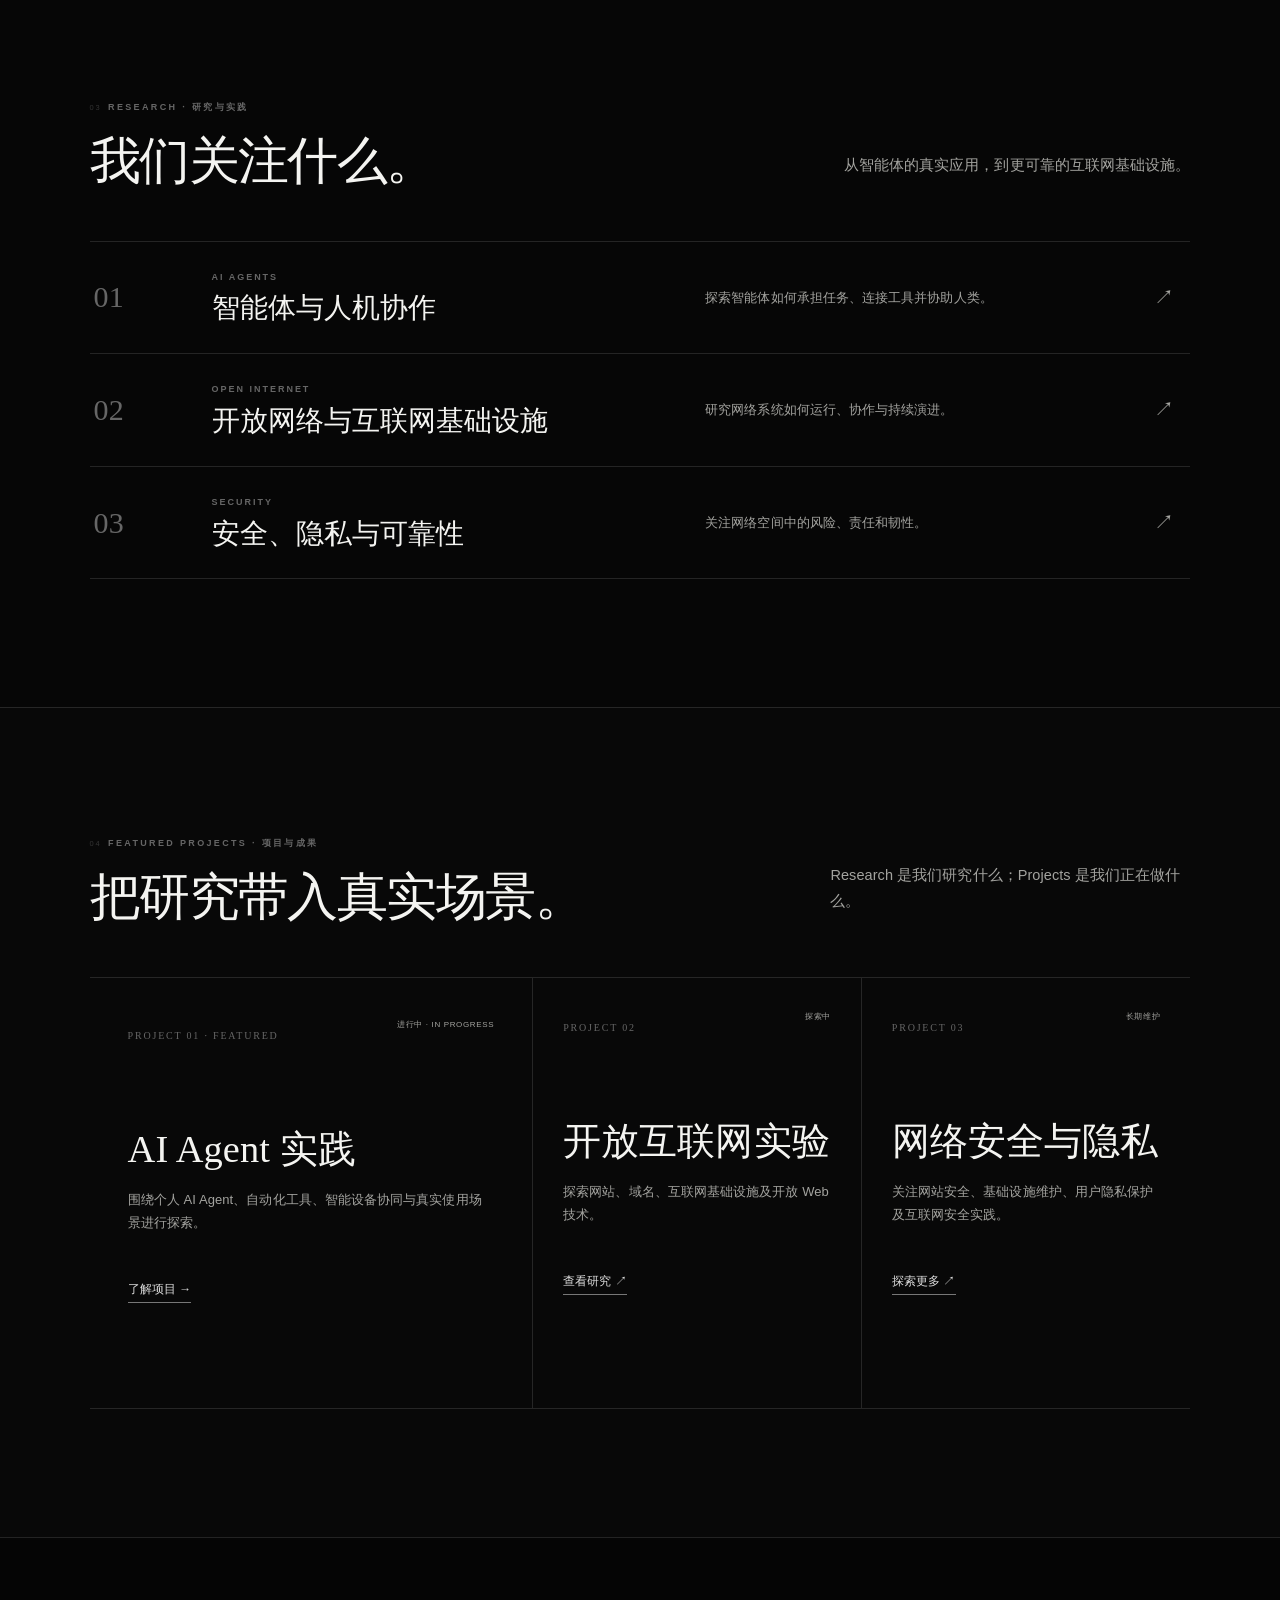
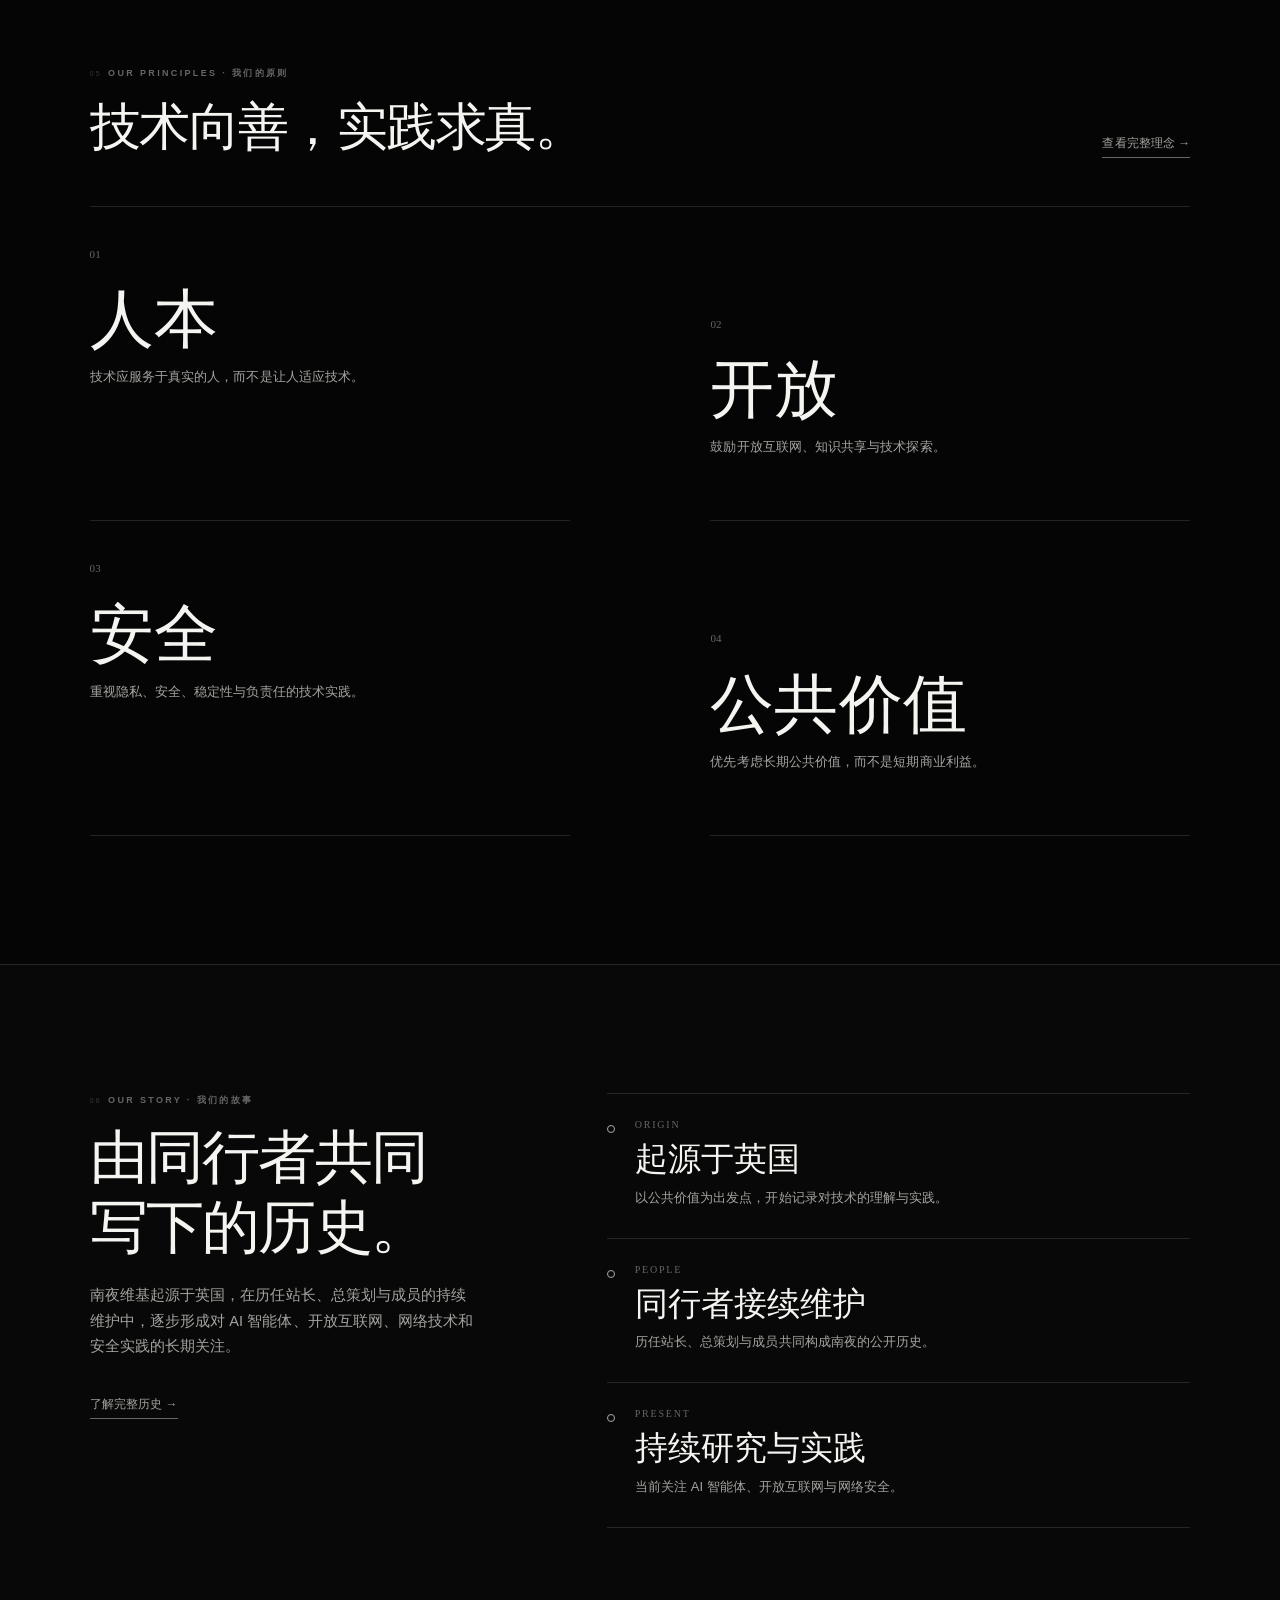
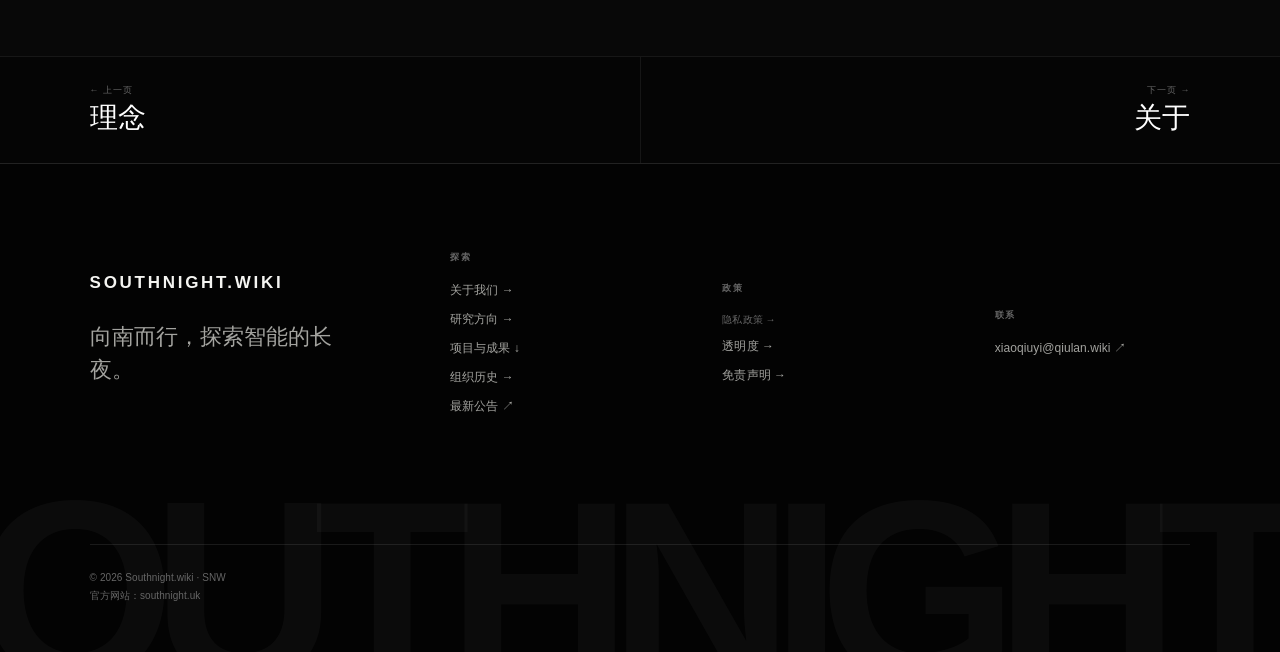
==== commit 54f48b60: "refine homepage editorial layout and responsive UX" ====
--- a/index.html
+++ b/index.html
@@ -8,30 +8,71 @@
   <link rel="canonical" href="https://southnight.uk/">
   <meta property="og:title" content="南夜维基 · Southnight.wiki">
   <meta property="og:description" content="起源于英国、以公共价值为导向的独立互联网社区。">
-  <meta property="og:type" content="website"><meta property="og:url" content="https://southnight.uk/"><meta property="og:image" content="https://southnight.uk/night-sky.jpg">
+  <meta property="og:type" content="website">
+  <meta property="og:url" content="https://southnight.uk/">
+  <meta property="og:image" content="https://southnight.uk/night-sky.jpg">
   <link rel="icon" href="favicon.svg" type="image/svg+xml">
   <title>南夜维基 · Southnight.wiki</title>
-  <link rel="stylesheet" href="style.css?v=20260809-22">
+  <link rel="stylesheet" href="style.css?v=20260809-23">
 </head>
 <body>
-  <div class="noise"></div>
-  <header class="nav"><a class="brand" href="#top" aria-label="南夜维基首页"><span class="mark">SNW</span><span class="brand-main">南夜维基</span><span class="brand-sub">Southnight.wiki</span></a><nav><a class="active" href="index.html">首页</a><a href="about.html">关于</a><a href="research.html">研究</a><a href="leadership.html">成员</a><a href="principles.html">理念</a></nav></header>
+  <div class="noise" aria-hidden="true"></div>
+  <header class="nav">
+    <a class="brand" href="#top" aria-label="南夜维基首页"><span class="mark">SNW</span><span class="brand-main">南夜维基</span><span class="brand-sub">Southnight.wiki</span></a>
+    <nav aria-label="主导航"><a class="active" href="index.html">首页</a><a href="about.html">关于</a><a href="research.html">研究</a><a href="leadership.html">成员</a><a href="principles.html">理念</a></nav>
+  </header>
+
   <main id="top">
-    <section class="hero"><div class="stars"></div><div class="hero-copy"><p class="eyebrow">AN INDEPENDENT INTERNET COMMUNITY</p><h1>向南而行，<br><em>探索智能的长夜。</em></h1><p class="intro">南夜维基是一个起源于英国、以公共价值为导向的独立互联网社区。我们关注 AI 智能体如何真正服务人类，也持续研究互联网技术并维护网络安全。</p><div class="actions"><a class="primary" href="about.html">认识南夜维基 →</a><a class="secondary" href="leadership.html">我们的成员 →</a></div></div><p class="scroll">SCROLL TO EXPLORE ↓</p></section>
+    <section class="hero" aria-labelledby="hero-title">
+      <div class="hero-copy">
+        <p class="eyebrow">AN INDEPENDENT INTERNET COMMUNITY</p>
+        <h1 id="hero-title" data-zh="向南而行，<br><em>探索智能的长夜。</em>" data-en="Journey South,<br><em>explore the long night of intelligence.</em>">向南而行，<br><em>探索智能的长夜。</em></h1>
+        <p class="intro" data-zh="南夜维基是一个起源于英国、以公共价值为导向的独立互联网社区。我们关注 AI 智能体如何真正服务人类，也持续研究互联网技术并维护网络安全。" data-en="Southnight.wiki is an independent internet community originating in the United Kingdom and guided by public value. We explore how AI agents can truly serve people, alongside internet technologies and cybersecurity.">南夜维基是一个起源于英国、以公共价值为导向的独立互联网社区。我们关注 AI 智能体如何真正服务人类，也持续研究互联网技术并维护网络安全。</p>
+        <div class="actions"><a class="primary" href="#about" data-zh="认识南夜维基 →" data-en="Discover SNW →">认识南夜维基 →</a><a class="secondary" href="research.html" data-zh="进入研究 →" data-en="Enter Research →">进入研究 →</a></div>
+      </div>
+      <p class="scroll" aria-hidden="true">SCROLL TO EXPLORE ↓</p>
+    </section>
 
-    <section id="announcements" class="news-preview section"><div class="section-heading"><div><p class="kicker"><span class="section-num">LATEST</span> 最新公告</p><h2>来自南夜的消息</h2></div><a href="https://dynamic.southnight.uk" class="section-link">完整公告与账户中心 ↗</a></div><div id="announcement-list" class="news-list"><p class="announcement-loading">正在载入公告…</p></div></section>
+    <section id="about" class="about section reveal">
+      <div class="about-lead"><p class="kicker"><span class="section-num">02</span> ABOUT · 关于南夜</p><h2 data-zh="一个起源于英国、<br>以公共价值为导向的<br>独立互联网社区。" data-en="An independent<br>internet community<br>guided by public value.">一个起源于英国、<br>以公共价值为导向的<br>独立互联网社区。</h2></div>
+      <div class="about-text"><p data-zh="技术不只关乎未来，也关乎每一个人的现在。" data-en="Technology is not only about the future, but everyone’s present.">技术不只关乎未来，也关乎每一个人的现在。</p><p data-zh="我们相信，人工智能与网络技术应当被负责任地理解、实践和分享。技术的价值，最终应由它为人类带来的福祉来衡量。" data-en="We believe AI and internet technologies should be understood, practised and shared responsibly. Their value should be measured by the benefit they bring to humanity.">我们相信，人工智能与网络技术应当被负责任地理解、实践和分享。技术的价值，最终应由它为人类带来的福祉来衡量。</p><dl><div><dt data-zh="起源" data-en="Origin">起源</dt><dd data-zh="英国 · United Kingdom" data-en="United Kingdom">英国 · United Kingdom</dd></div><div><dt data-zh="关注" data-en="Focus">关注</dt><dd data-zh="AI · 开放互联网 · 安全" data-en="AI · Open Web · Security">AI · 开放互联网 · 安全</dd></div><div><dt data-zh="性质" data-en="Type">性质</dt><dd data-zh="独立互联网社区" data-en="Independent community">独立互联网社区</dd></div></dl></div>
+    </section>
 
-    <section id="about" class="about section reveal"><div><p class="kicker"><span class="section-num">SECTION 01</span> 关于我们</p><h2>技术不只关乎未来，<br>也关乎每一个人的现在。</h2></div><div class="about-text"><p>南夜维基（Southnight.wiki）起源于英国，是一个以公共价值为出发点的独立互联网社区。</p><p>我们相信，人工智能与网络技术应当被负责任地理解、实践和分享。技术的价值，最终应由它为人类带来的福祉来衡量。</p><dl><div><dt>起源地</dt><dd>英国 · United Kingdom</dd></div><div><dt>组织性质</dt><dd>独立互联网社区</dd></div><div><dt>总策划</dt><dd>小琪</dd></div></dl></div></section>
+    <section id="research" class="research-home section">
+      <div class="section-heading reveal"><div><p class="kicker"><span class="section-num">03</span> RESEARCH · 研究与实践</p><h2 data-zh="我们关注什么。" data-en="What we study.">我们关注什么。</h2></div><p data-zh="从智能体的真实应用，到更可靠的互联网基础设施。" data-en="From real-world agents to more dependable internet infrastructure.">从智能体的真实应用，到更可靠的互联网基础设施。</p></div>
+      <div class="research-list">
+        <a class="research-row reveal" href="research.html#ai-agents"><span class="research-row-num">01</span><span class="research-row-title"><b>AI AGENTS</b><strong data-zh="智能体与人机协作" data-en="Agents and human collaboration">智能体与人机协作</strong></span><span class="research-row-desc" data-zh="探索智能体如何承担任务、连接工具并协助人类。" data-en="How agents perform tasks, connect tools and assist people.">探索智能体如何承担任务、连接工具并协助人类。</span><span class="row-arrow" aria-hidden="true">↗</span></a>
+        <a class="research-row reveal" href="research.html#internet-technology"><span class="research-row-num">02</span><span class="research-row-title"><b>OPEN INTERNET</b><strong data-zh="开放网络与互联网基础设施" data-en="Open networks and infrastructure">开放网络与互联网基础设施</strong></span><span class="research-row-desc" data-zh="研究网络系统如何运行、协作与持续演进。" data-en="How networked systems operate, collaborate and evolve.">研究网络系统如何运行、协作与持续演进。</span><span class="row-arrow" aria-hidden="true">↗</span></a>
+        <a class="research-row reveal" href="research.html#cyber-security"><span class="research-row-num">03</span><span class="research-row-title"><b>SECURITY</b><strong data-zh="安全、隐私与可靠性" data-en="Security, privacy and resilience">安全、隐私与可靠性</strong></span><span class="research-row-desc" data-zh="关注网络空间中的风险、责任和韧性。" data-en="Risk, responsibility and resilience in cyberspace.">关注网络空间中的风险、责任和韧性。</span><span class="row-arrow" aria-hidden="true">↗</span></a>
+      </div>
+    </section>
 
-    <section id="focus" class="focus section"><p class="kicker reveal"><span class="section-num">SECTION 02</span> 研究与实践</p><div class="focus-head reveal"><h2>我们正在关注</h2><p>从智能体的真实应用，到更可靠的互联网基础设施。</p></div><div class="cards"><article class="reveal" data-num="01"><span>01</span><div class="icon">◌</div><h3>AI 智能体实践</h3><p>探索智能体在真实场景中的有效利用，让人工智能成为可触及、可信赖的工具。</p></article><article class="reveal" data-num="02"><span>02</span><div class="icon">⌁</div><h3>互联网技术研究</h3><p>研究网络技术与开放生态，在实践与分享中推动互联网知识流动。</p></article><article class="reveal" data-num="03"><span>03</span><div class="icon">◇</div><h3>网络安全维护</h3><p>关注网络空间中的安全与责任，为更稳定、更可信的数字环境贡献力量。</p></article></div></section>
+    <section id="projects" class="projects section">
+      <div class="section-heading reveal"><div><p class="kicker"><span class="section-num">04</span> FEATURED PROJECTS · 项目与成果</p><h2 data-zh="把研究带入真实场景。" data-en="Research in real settings.">把研究带入真实场景。</h2></div><p data-zh="Research 是我们研究什么；Projects 是我们正在做什么。" data-en="Research is what we study. Projects are what we are making.">Research 是我们研究什么；Projects 是我们正在做什么。</p></div>
+      <div class="project-grid">
+        <article class="project-card project-feature reveal"><span class="project-status">进行中 · IN PROGRESS</span><p class="project-index">PROJECT 01 · FEATURED</p><h3 data-zh="AI Agent 实践" data-en="AI Agent Practice">AI Agent 实践</h3><p data-zh="围绕个人 AI Agent、自动化工具、智能设备协同与真实使用场景进行探索。" data-en="Exploring personal AI agents, automation tools, smart-device collaboration and real-world use cases.">围绕个人 AI Agent、自动化工具、智能设备协同与真实使用场景进行探索。</p><a href="research.html#ai-agents" data-zh="了解项目 →" data-en="Discover project →">了解项目 →</a></article>
+        <article class="project-card reveal"><span class="project-status">探索中</span><p class="project-index">PROJECT 02</p><h3 data-zh="开放互联网实验" data-en="Open Internet Experiments">开放互联网实验</h3><p data-zh="探索网站、域名、互联网基础设施及开放 Web 技术。" data-en="Exploring websites, domains, internet infrastructure and the open web.">探索网站、域名、互联网基础设施及开放 Web 技术。</p><a href="research.html#internet-technology" data-zh="查看研究 ↗" data-en="View research ↗">查看研究 ↗</a></article>
+        <article class="project-card reveal"><span class="project-status">长期维护</span><p class="project-index">PROJECT 03</p><h3 data-zh="网络安全与隐私" data-en="Cybersecurity & Privacy">网络安全与隐私</h3><p data-zh="关注网站安全、基础设施维护、用户隐私保护及互联网安全实践。" data-en="Focusing on website security, infrastructure maintenance, privacy and practical internet safety.">关注网站安全、基础设施维护、用户隐私保护及互联网安全实践。</p><a href="research.html#cyber-security" data-zh="探索更多 ↗" data-en="Explore more ↗">探索更多 ↗</a></article>
+      </div>
+    </section>
 
-    <section id="projects" class="projects section"><div class="section-heading reveal"><div><p class="kicker"><span class="section-num">SECTION 03</span> 项目与成果</p><h2>正在进行的实践</h2></div><p>从研究方向走向真实使用场景。</p></div><div class="project-grid"><article class="project-card reveal"><span class="project-status">进行中</span><p class="project-index">PROJECT 01</p><h3>AI Agent 实践</h3><p>围绕个人 AI Agent、自动化工具、智能设备协同与真实使用场景进行探索。</p><a href="research.html#ai-agents">了解项目 →</a></article><article class="project-card reveal"><span class="project-status">探索中</span><p class="project-index">PROJECT 02</p><h3>开放互联网实验</h3><p>探索网站、域名、去中心化网络、互联网基础设施及开放 Web 技术。</p><a href="research.html#internet-technology">查看研究 →</a></article><article class="project-card reveal"><span class="project-status">长期维护</span><p class="project-index">PROJECT 03</p><h3>网络安全与隐私</h3><p>关注网站安全、基础设施维护、用户隐私保护及互联网安全实践。</p><a href="research.html#cyber-security">探索更多 →</a></article></div></section>
+    <section id="home-principles" class="home-principles section">
+      <div class="section-heading reveal"><div><p class="kicker"><span class="section-num">05</span> OUR PRINCIPLES · 我们的原则</p><h2 data-zh="技术向善，实践求真。" data-en="Technology for good. Practice grounded in truth.">技术向善，实践求真。</h2></div><a href="principles.html" class="section-link" data-zh="查看完整理念 →" data-en="View our principles →">查看完整理念 →</a></div>
+      <div class="principle-editorial"><article class="reveal"><b>01</b><h3 data-zh="人本" data-en="HUMAN">人本</h3><p data-zh="技术应服务于真实的人，而不是让人适应技术。" data-en="Technology should serve real people, not force people to adapt to it.">技术应服务于真实的人，而不是让人适应技术。</p></article><article class="reveal offset"><b>02</b><h3 data-zh="开放" data-en="OPEN">开放</h3><p data-zh="鼓励开放互联网、知识共享与技术探索。" data-en="We encourage the open internet, shared knowledge and exploration.">鼓励开放互联网、知识共享与技术探索。</p></article><article class="reveal"><b>03</b><h3 data-zh="安全" data-en="SAFE">安全</h3><p data-zh="重视隐私、安全、稳定性与负责任的技术实践。" data-en="We value privacy, security, stability and responsible practice.">重视隐私、安全、稳定性与负责任的技术实践。</p></article><article class="reveal offset"><b>04</b><h3 data-zh="公共价值" data-en="PUBLIC VALUE">公共价值</h3><p data-zh="优先考虑长期公共价值，而不是短期商业利益。" data-en="We prioritise long-term public value over short-term commercial gain.">优先考虑长期公共价值，而不是短期商业利益。</p></article></div>
+    </section>
 
-    <section id="home-principles" class="home-principles section"><div class="section-heading reveal"><div><p class="kicker"><span class="section-num">SECTION 04</span> 我们的原则</p><h2>技术向善，实践求真。</h2></div><a href="principles.html" class="section-link">查看完整理念 →</a></div><div class="principle-summary"><article><b>01</b><h3>人本</h3><p>技术应服务于真实的人，而不是让人适应技术。</p></article><article><b>02</b><h3>开放</h3><p>鼓励开放互联网、知识共享与技术探索。</p></article><article><b>03</b><h3>安全</h3><p>重视隐私、安全、稳定性与负责任的技术实践。</p></article><article><b>04</b><h3>公共价值</h3><p>优先考虑长期公共价值，而不是短期商业利益。</p></article></div></section>
+    <section id="story" class="story section">
+      <div class="story-copy reveal"><p class="kicker"><span class="section-num">06</span> OUR STORY · 我们的故事</p><h2 data-zh="由同行者共同写下的历史。" data-en="A history written by our companions.">由同行者共同写下的历史。</h2><p data-zh="南夜维基起源于英国，在历任站长、总策划与成员的持续维护中，逐步形成对 AI 智能体、开放互联网、网络技术和安全实践的长期关注。" data-en="Originating in the United Kingdom, Southnight.wiki has been shaped by successive directors, its general planner and members into a long-term exploration of AI agents, the open internet, network technologies and security practice.">南夜维基起源于英国，在历任站长、总策划与成员的持续维护中，逐步形成对 AI 智能体、开放互联网、网络技术和安全实践的长期关注。</p><a href="leadership.html" class="story-link" data-zh="了解完整历史 →" data-en="Explore our history →">了解完整历史 →</a></div>
+      <div class="story-timeline"><div class="story-node"><span>ORIGIN</span><strong data-zh="起源于英国" data-en="Originating in the UK">起源于英国</strong><p data-zh="以公共价值为出发点，开始记录对技术的理解与实践。" data-en="A public-value-led beginning for understanding and practising technology.">以公共价值为出发点，开始记录对技术的理解与实践。</p></div><div class="story-node"><span>PEOPLE</span><strong data-zh="同行者接续维护" data-en="Shaped by companions">同行者接续维护</strong><p data-zh="历任站长、总策划与成员共同构成南夜的公开历史。" data-en="Successive directors, the planner and members shape the public record of SNW.">历任站长、总策划与成员共同构成南夜的公开历史。</p></div><div class="story-node"><span>PRESENT</span><strong data-zh="持续研究与实践" data-en="Research in progress">持续研究与实践</strong><p data-zh="当前关注 AI 智能体、开放互联网与网络安全。" data-en="Today, our focus is AI agents, the open internet and cybersecurity.">当前关注 AI 智能体、开放互联网与网络安全。</p></div></div>
+    </section>
 
-    <section id="story" class="story section"><div class="story-copy reveal"><p class="kicker"><span class="section-num">SECTION 05</span> OUR STORY · 我们的故事</p><h2>由同行者共同写下的历史。</h2><p>南夜维基起源于英国，在历任站长、总策划与成员的持续维护中，逐步形成对 AI 智能体、开放互联网、网络技术和安全实践的长期关注。</p><a href="leadership.html" class="story-link">了解完整历史 →</a></div><div class="story-meta"><div><span>总策划</span><strong>小琪</strong></div><div><span>历任站长</span><strong>六任</strong></div><div><span>名誉站长</span><strong>小雪</strong></div></div></section>
+    <section id="announcements" class="news-preview section">
+      <div class="section-heading reveal"><div><p class="kicker"><span class="section-num">07</span> LATEST · 最新动态</p><h2 data-zh="来自南夜的消息。" data-en="News from SNW.">来自南夜的消息。</h2></div><a href="https://dynamic.southnight.uk" class="section-link" data-zh="完整公告与账户中心 ↗" data-en="All announcements & account centre ↗">完整公告与账户中心 ↗</a></div>
+      <div id="announcement-list" class="news-list"><p class="announcement-loading">正在载入公告…</p></div>
+    </section>
   </main>
 
-  <footer class="site-footer"><div class="footer-brand"><strong>SOUTHNIGHT.WIKI</strong><p>向南而行，探索智能的长夜。</p></div><div><h3>探索</h3><a href="about.html">关于我们 →</a><a href="research.html">研究方向 →</a><a href="#projects">项目与成果 ↓</a><a href="leadership.html">组织历史 →</a><a href="https://dynamic.southnight.uk">最新公告 ↗</a></div><div><h3>政策</h3><a href="privacy.html">隐私政策 →</a><a href="transparency.html">透明度 →</a><a href="transparency.html#disclaimer">免责声明 →</a></div><div><h3>联系</h3><a href="mailto:xiaoqiuyi@qiulan.wiki">xiaoqiuyi@qiulan.wiki ↗</a></div><p class="footer-copy">© <span id="year"></span> Southnight.wiki · SNW<br>官方网站：southnight.uk</p></footer>
-  <script src="script.js?v=20260809-22"></script>
-</body></html>
+  <footer class="site-footer"><div class="footer-brand"><strong>SOUTHNIGHT.WIKI</strong><p data-zh="向南而行，探索智能的长夜。" data-en="Journey south, explore the long night of intelligence.">向南而行，探索智能的长夜。</p></div><div><h3>探索</h3><a href="about.html">关于我们 →</a><a href="research.html">研究方向 →</a><a href="#projects">项目与成果 ↓</a><a href="leadership.html">组织历史 →</a><a href="https://dynamic.southnight.uk">最新公告 ↗</a></div><div><h3>政策</h3><a href="privacy.html">隐私政策 →</a><a href="transparency.html">透明度 →</a><a href="transparency.html#disclaimer">免责声明 →</a></div><div><h3>联系</h3><a href="mailto:xiaoqiuyi@qiulan.wiki">xiaoqiuyi@qiulan.wiki ↗</a></div><p class="footer-copy">© <span id="year"></span> Southnight.wiki · SNW<br>官方网站：southnight.uk</p></footer>
+  <script src="script.js?v=20260809-23"></script>
+</body>
+</html>
--- a/style.css
+++ b/style.css
@@ -162,3 +162,33 @@
 .site-footer{display:grid;grid-template-columns:1.4fr repeat(3,1fr);gap:5vw;padding:62px var(--pad) 38px;border-top:1px solid var(--c-line);background:#040404}.site-footer h3{color:var(--c-dim);font-size:9px;letter-spacing:.18em;text-transform:uppercase;margin:0 0 14px}.site-footer a{display:block;color:var(--c-muted);text-decoration:none;font-size:12px;margin:8px 0}.site-footer a:hover{color:#fff}.footer-brand strong{font-size:16px;letter-spacing:.1em}.footer-brand p{color:var(--c-muted);font:400 20px/1.5 "Songti SC",Georgia,serif;max-width:260px}.footer-copy{grid-column:1/-1!important;text-align:left!important;padding-top:24px;border-top:1px solid var(--c-line);color:var(--c-dim)!important}
 .transparency-list{max-width:860px}.transparency-list>section{padding:42px 0;border-bottom:1px solid var(--c-line)}.transparency-list h2{font-size:clamp(28px,3vw,40px);margin:12px 0}.transparency-list p:last-child{color:var(--c-muted);max-width:720px}.transparency-list a{color:#ccc;text-decoration:none;border-bottom:1px solid #555}.page-hero-transparency{min-height:48svh}
 @media(max-width:800px){.section-heading{display:block;margin-bottom:25px}.section-link{display:inline-block;margin-top:12px}.news-preview{padding-top:44px;padding-bottom:44px}.news-item{grid-template-columns:1fr;gap:5px;padding:19px 0}.news-item a{justify-self:start;margin-top:5px}.project-grid,.principle-summary{grid-template-columns:1fr}.project-card,.principle-summary article{min-height:auto;border-right:0;border-bottom:1px solid var(--c-line)}.project-card{padding:26px}.project-card h3{margin-top:50px}.project-card>p:not(.project-index){min-height:auto}.story{grid-template-columns:1fr;gap:36px}.site-footer{grid-template-columns:1fr 1fr;padding:46px var(--pad) 90px}.footer-brand{grid-column:1/-1}.footer-copy{grid-column:1/-1!important}.transparency-list>section{padding:32px 0}}
+
+
+/* ============================================================
+   2026 Editorial homepage refinement
+   Keeps the monochrome SNW system; reduces card treatment.
+   ============================================================ */
+:root{--space-section:clamp(78px,10vw,150px);--radius:0;--surface-soft:#080808;--line-soft:rgba(255,255,255,.12)}
+html{scroll-padding-top:72px}
+.nav{background:rgba(5,5,5,.86);backdrop-filter:blur(16px);-webkit-backdrop-filter:blur(16px)}
+.hero{min-height:clamp(680px,94svh,980px);padding-top:150px;padding-bottom:clamp(72px,12vh,130px);align-items:flex-end;background-position:center}
+.hero:before{background:linear-gradient(180deg,rgba(0,0,0,.56),rgba(0,0,0,.05) 50%,#050505 96%)}
+.hero-copy{max-width:980px}.hero h1{font-size:clamp(60px,8.4vw,122px);line-height:1.02;margin:20px 0 28px}.hero .intro{max-width:600px}.actions a{border-radius:0;backdrop-filter:none;-webkit-backdrop-filter:none}.scroll{bottom:clamp(24px,5vh,58px)}
+.section{max-width:none;padding:var(--space-section) var(--pad);border-top:1px solid var(--line-soft)}
+.about{grid-template-columns:minmax(0,1.1fr) minmax(280px,.9fr);gap:clamp(48px,11vw,180px);max-width:var(--max-w)}
+.about-lead h2{font-size:clamp(38px,5vw,72px);line-height:1.12;margin-top:22px}.about-text{padding-top:42px}.about-text>p:first-child{font:400 clamp(22px,2.4vw,34px)/1.45 "Songti SC",Georgia,serif;color:#e8e8e3}.about-text>p:nth-child(2){max-width:500px}
+.research-home{max-width:none;background:#060606}.section-heading{max-width:var(--max-w);margin:0 auto 48px}.section-heading h2{margin-bottom:0}.research-list{max-width:var(--max-w);margin:0 auto;border-top:1px solid var(--line-soft)}.research-row{display:grid;grid-template-columns:90px minmax(250px,1.05fr) minmax(200px,.95fr) 32px;align-items:center;gap:28px;padding:28px 4px;border-bottom:1px solid var(--line-soft);color:var(--c-fg);text-decoration:none;transition:background var(--t-base),padding var(--t-base)}.research-row:hover{background:rgba(255,255,255,.035);padding-left:16px;padding-right:16px}.research-row-num{font:400 30px Georgia,serif;color:var(--c-dim)}.research-row-title{display:flex;flex-direction:column;gap:6px}.research-row-title b{font-size:9px;letter-spacing:.22em;color:var(--c-dim);font-weight:600}.research-row-title strong{font:400 clamp(20px,2.2vw,30px)/1.2 "Songti SC",Georgia,serif}.research-row-desc{font-size:13px;line-height:1.65;color:var(--c-muted);max-width:310px}.row-arrow{font-size:20px;color:var(--c-muted);transition:transform var(--t-fast),color var(--t-fast)}.research-row:hover .row-arrow{transform:translate(3px,-3px);color:#fff}
+.projects{background:#080808}.project-grid{max-width:var(--max-w);margin:0 auto;display:grid;grid-template-columns:1.35fr 1fr 1fr;border:0;border-top:1px solid var(--line-soft);border-bottom:1px solid var(--line-soft)}.project-card{min-height:350px;padding:34px 30px;border-right:1px solid var(--line-soft);background:transparent;transition:background var(--t-base)}.project-card:hover{background:rgba(255,255,255,.035)}.project-card:last-child{border-right:0}.project-feature{min-height:430px;padding:42px 38px}.project-card .project-status{top:32px;right:30px;border:0;padding:0;font-size:8px;letter-spacing:.08em}.project-feature .project-status{top:40px;right:38px}.project-card h3{font:400 clamp(26px,3vw,42px)/1.15 "Songti SC",Georgia,serif;margin:86px 0 18px}.project-card>p:not(.project-index){max-width:370px;min-height:0;color:var(--c-muted);line-height:1.75}.project-card>a{margin-top:32px;border-bottom:1px solid #777}.project-index{letter-spacing:.18em}
+.home-principles{background:#050505}.principle-editorial{max-width:var(--max-w);margin:0 auto;display:grid;grid-template-columns:1fr 1fr;column-gap:clamp(40px,11vw,170px);border-top:1px solid var(--line-soft)}.principle-editorial article{padding:34px 0 48px;border-bottom:1px solid var(--line-soft)}.principle-editorial article.offset{padding-top:104px}.principle-editorial b{font:11px Georgia,serif;color:var(--c-dim)}.principle-editorial h3{font:400 clamp(38px,5vw,72px)/1 "Songti SC",Georgia,serif;margin:22px 0 14px}.principle-editorial p{color:var(--c-muted);max-width:300px;font-size:13px}
+.story{grid-template-columns:minmax(260px,.8fr) minmax(0,1.2fr);gap:clamp(48px,10vw,170px);max-width:none;background:#080808}.story-copy{max-width:530px}.story-copy h2{font-size:clamp(36px,4.5vw,60px)}.story-copy>p:not(.kicker){color:var(--c-muted);max-width:540px}.story-timeline{border-top:1px solid var(--line-soft)}.story-node{position:relative;padding:25px 0 28px 28px;border-bottom:1px solid var(--line-soft)}.story-node:before{content:"";position:absolute;left:0;top:31px;width:8px;height:8px;border:1px solid #aaa;border-radius:50%;background:#080808}.story-node span{display:block;color:var(--c-dim);font:10px Georgia,serif;letter-spacing:.18em;margin-bottom:9px}.story-node strong{display:block;font:400 clamp(22px,2.6vw,34px)/1.2 "Songti SC",Georgia,serif}.story-node p{margin:8px 0 0;color:var(--c-muted);font-size:13px;max-width:470px}
+.news-preview{background:#050505}.news-list{max-width:var(--max-w);margin:0 auto}.news-item{grid-template-columns:110px minmax(0,1fr) 110px;padding:25px 4px;transition:background var(--t-base),padding var(--t-base)}.news-item:hover{background:rgba(255,255,255,.03);padding-left:14px;padding-right:14px}.news-item h3{font-size:23px}.news-item a{transition:color var(--t-fast)}
+.site-footer{position:relative;grid-template-columns:1.45fr repeat(3,1fr);gap:clamp(28px,6vw,92px);max-width:none;padding:86px var(--pad) 38px;background:#030303;border-top:1px solid var(--line-soft);overflow:hidden}.site-footer:after{content:"SOUTHNIGHT";position:absolute;right:-.04em;bottom:-.16em;color:rgba(255,255,255,.035);font:700 clamp(100px,20vw,310px)/.8 Arial,sans-serif;letter-spacing:-.09em;pointer-events:none;white-space:nowrap}.site-footer>*{position:relative;z-index:1}.footer-brand strong{font-size:17px;letter-spacing:.16em}.footer-brand p{font-size:22px}.site-footer a{width:max-content;max-width:100%;position:relative}.footer-copy{margin-top:42px!important}
+@media(max-width:800px){
+ :root{--space-section:76px;--pad:22px}.hero{min-height:calc(100svh - 0px);padding-top:124px;padding-bottom:96px}.hero h1{font-size:clamp(48px,14vw,64px);line-height:1.08;margin:16px 0 22px}.hero .intro{font-size:13.5px;line-height:1.8}.actions{display:grid;grid-template-columns:1fr 1fr}.actions a{min-height:46px;display:grid;place-items:center;padding:10px 6px}.scroll{display:none}
+ .about{gap:24px}.about-lead h2{font-size:clamp(36px,10vw,48px);line-height:1.2}.about-text{padding-top:0}.about-text>p:first-child{font-size:24px}.about-text>p:nth-child(2){font-size:13.5px}.about dl{margin-top:28px}
+ .section-heading{margin-bottom:30px}.section-heading>p{margin-top:15px}.research-row{grid-template-columns:42px minmax(0,1fr) 22px;gap:10px;padding:22px 0}.research-row:hover{padding-left:8px;padding-right:8px}.research-row-num{font-size:23px;align-self:start}.research-row-title strong{font-size:22px;line-height:1.25}.research-row-desc{grid-column:2/3;font-size:12.5px;max-width:none}.row-arrow{grid-column:3;grid-row:1/3;align-self:center}
+ .project-grid{grid-template-columns:1fr}.project-card,.project-feature{min-height:0;padding:30px 0;border-right:0;border-bottom:1px solid var(--line-soft)}.project-feature{padding-top:36px}.project-card:last-child{border-bottom:0}.project-card .project-status,.project-feature .project-status{top:36px;right:0}.project-card h3{font-size:30px;margin:68px 0 14px}.project-feature h3{font-size:36px}.project-card>p:not(.project-index){font-size:13px}.project-card>a{margin-top:22px}
+ .principle-editorial{grid-template-columns:1fr}.principle-editorial article,.principle-editorial article.offset{padding:28px 0 34px}.principle-editorial h3{font-size:48px;margin:18px 0 10px}.principle-editorial p{font-size:13px}
+ .story{grid-template-columns:1fr;gap:36px}.story-copy h2{font-size:40px}.story-node{padding-left:24px}.site-footer{grid-template-columns:1fr 1fr;gap:28px 22px;padding:62px var(--pad) 100px}.footer-brand{grid-column:1/-1}.footer-brand p{font-size:20px}.site-footer:after{font-size:112px;bottom:-.05em}.site-footer a{font-size:11.5px;overflow-wrap:anywhere}.footer-copy{margin-top:18px!important}
+}
+@media(min-width:801px) and (max-width:1100px){:root{--pad:44px}.research-row{grid-template-columns:65px minmax(220px,1fr) minmax(180px,1fr) 28px}.site-footer{grid-template-columns:1.2fr repeat(3,1fr);gap:28px}}
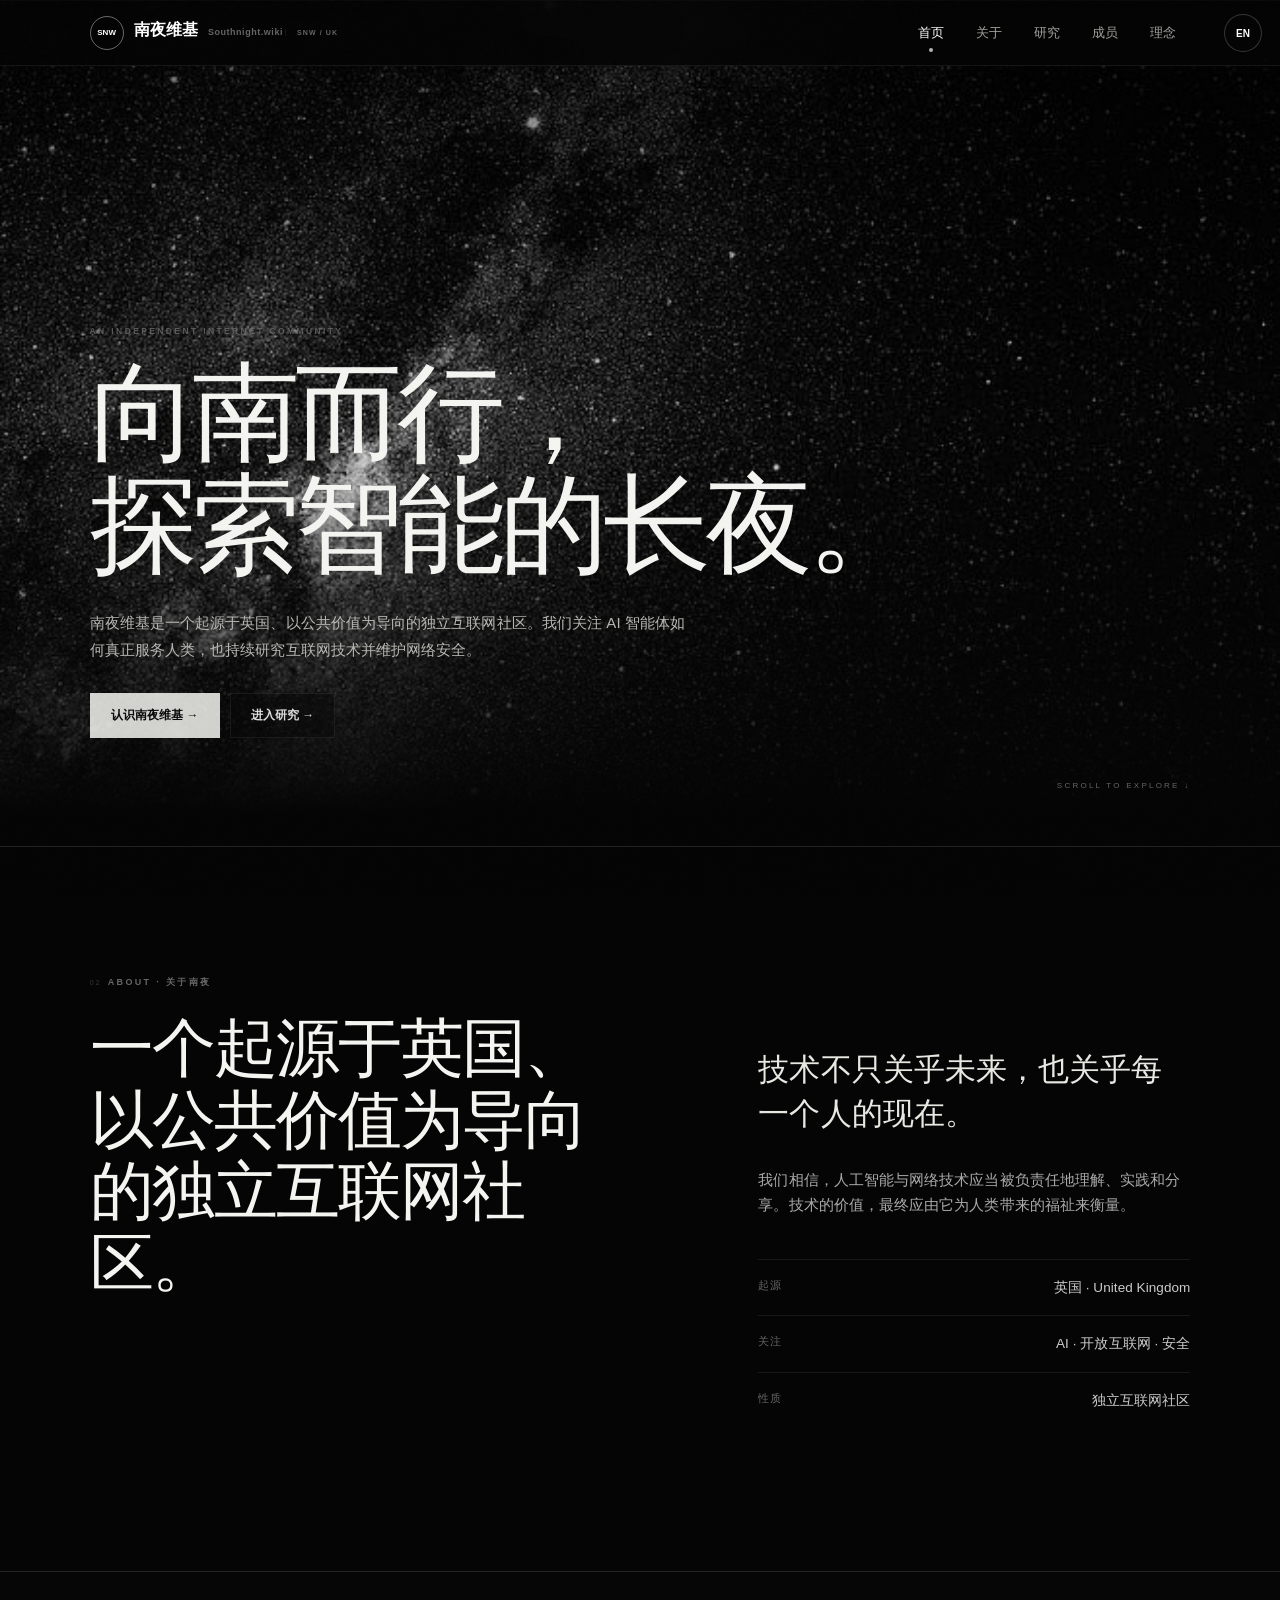
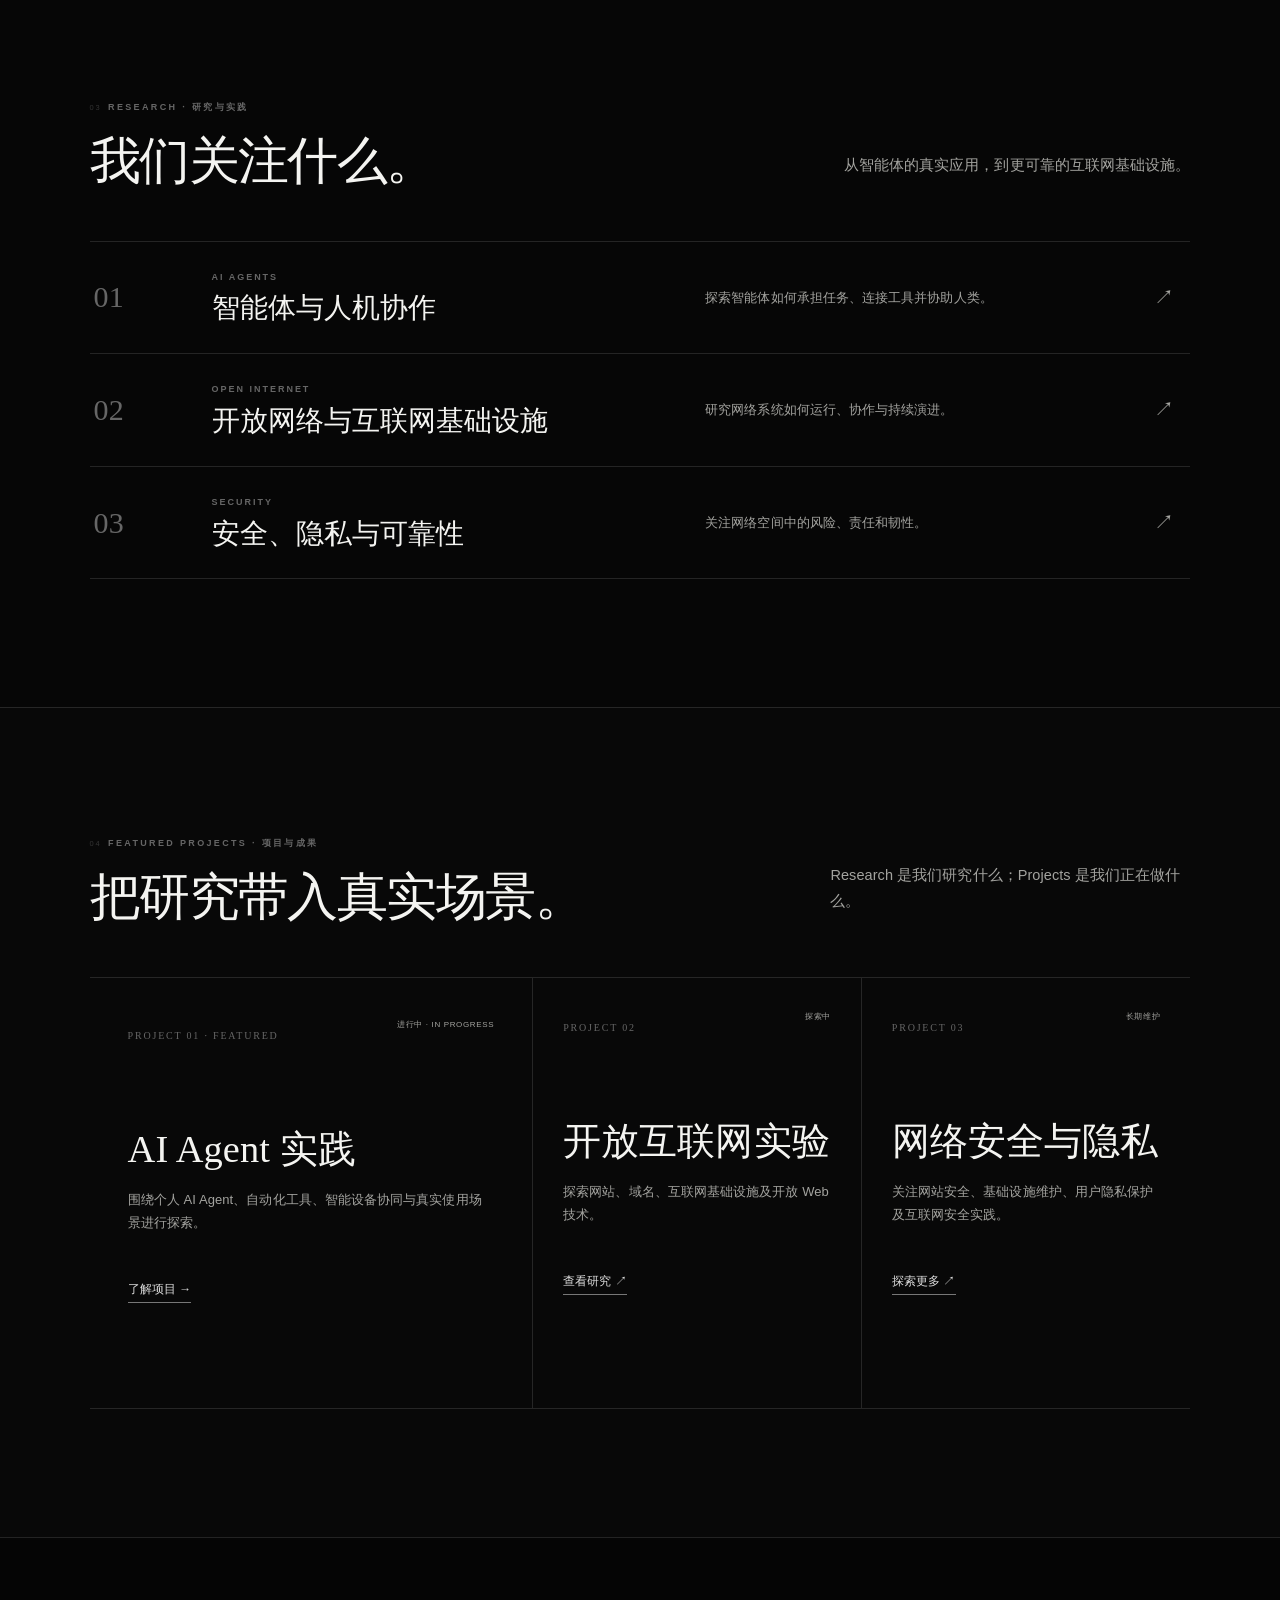
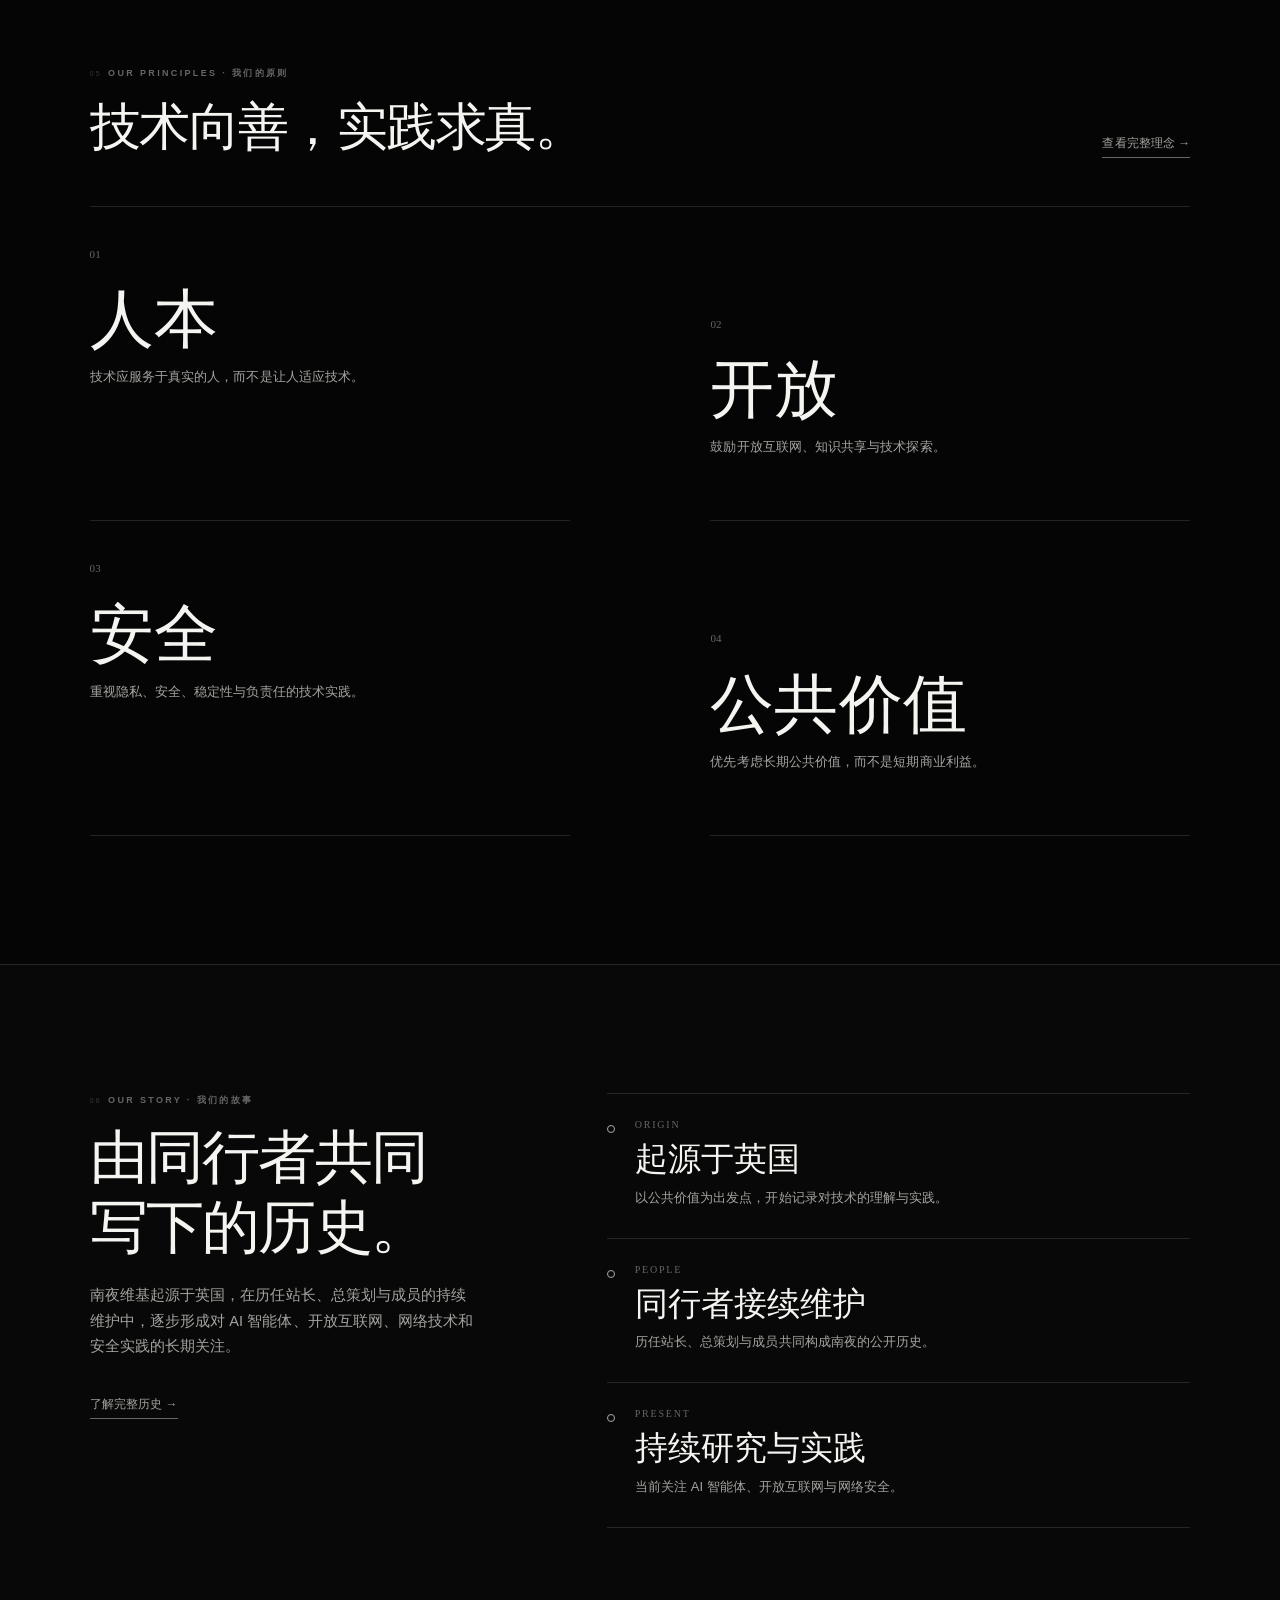
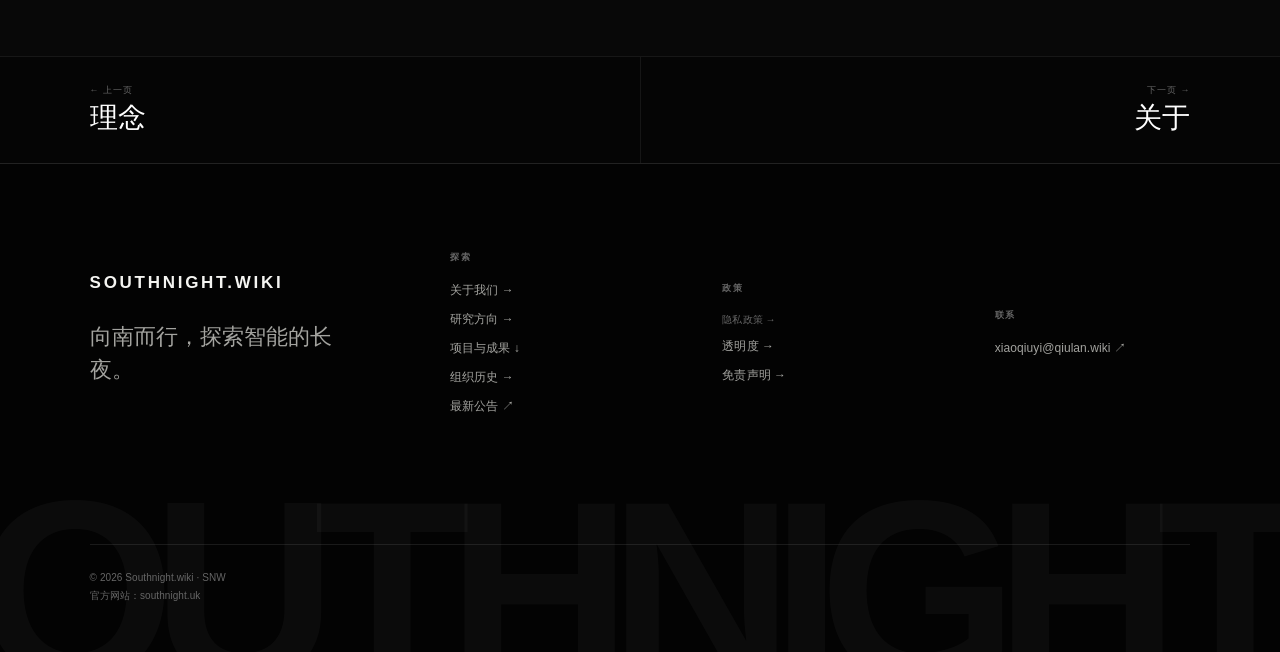
==== commit e318b952: "fix mobile about responsive reflow" ====
--- a/index.html
+++ b/index.html
@@ -34,7 +34,7 @@
     </section>
 
     <section id="about" class="about section reveal">
-      <div class="about-lead"><p class="kicker"><span class="section-num">02</span> ABOUT · 关于南夜</p><h2 data-zh="一个起源于英国、<br>以公共价值为导向的<br>独立互联网社区。" data-en="An independent<br>internet community<br>guided by public value.">一个起源于英国、<br>以公共价值为导向的<br>独立互联网社区。</h2></div>
+      <div class="about-lead"><p class="kicker"><span class="section-num">02</span> ABOUT · 关于南夜</p><h2 data-zh="一个起源于英国、以公共价值为导向的独立互联网社区。" data-en="An independent internet community guided by public value.">一个起源于英国、以公共价值为导向的独立互联网社区。</h2></div>
       <div class="about-text"><p data-zh="技术不只关乎未来，也关乎每一个人的现在。" data-en="Technology is not only about the future, but everyone’s present.">技术不只关乎未来，也关乎每一个人的现在。</p><p data-zh="我们相信，人工智能与网络技术应当被负责任地理解、实践和分享。技术的价值，最终应由它为人类带来的福祉来衡量。" data-en="We believe AI and internet technologies should be understood, practised and shared responsibly. Their value should be measured by the benefit they bring to humanity.">我们相信，人工智能与网络技术应当被负责任地理解、实践和分享。技术的价值，最终应由它为人类带来的福祉来衡量。</p><dl><div><dt data-zh="起源" data-en="Origin">起源</dt><dd data-zh="英国 · United Kingdom" data-en="United Kingdom">英国 · United Kingdom</dd></div><div><dt data-zh="关注" data-en="Focus">关注</dt><dd data-zh="AI · 开放互联网 · 安全" data-en="AI · Open Web · Security">AI · 开放互联网 · 安全</dd></div><div><dt data-zh="性质" data-en="Type">性质</dt><dd data-zh="独立互联网社区" data-en="Independent community">独立互联网社区</dd></div></dl></div>
     </section>
 
--- a/style.css
+++ b/style.css
@@ -192,3 +192,26 @@
  .story{grid-template-columns:1fr;gap:36px}.story-copy h2{font-size:40px}.story-node{padding-left:24px}.site-footer{grid-template-columns:1fr 1fr;gap:28px 22px;padding:62px var(--pad) 100px}.footer-brand{grid-column:1/-1}.footer-brand p{font-size:20px}.site-footer:after{font-size:112px;bottom:-.05em}.site-footer a{font-size:11.5px;overflow-wrap:anywhere}.footer-copy{margin-top:18px!important}
 }
 @media(min-width:801px) and (max-width:1100px){:root{--pad:44px}.research-row{grid-template-columns:65px minmax(220px,1fr) minmax(180px,1fr) 28px}.site-footer{grid-template-columns:1.2fr repeat(3,1fr);gap:28px}}
+
+
+/* ── Responsive reflow correction: About and small-screen sections ── */
+@media(max-width:800px){
+  body{padding-bottom:calc(68px + env(safe-area-inset-bottom))}
+  .about{display:grid;grid-template-columns:1fr;gap:24px;width:100%;max-width:none}
+  .about-lead,.about-text{min-width:0;width:100%}
+  .about-lead h2{max-width:100%;font-size:clamp(32px,9vw,48px);line-height:1.15;letter-spacing:-.04em;word-break:normal;overflow-wrap:normal;white-space:normal}
+  .about-text{padding-top:0}
+  .about-text>p:first-child{max-width:100%;font-size:clamp(22px,6.5vw,28px);line-height:1.35;word-break:normal;overflow-wrap:normal}
+  .about-text>p:nth-child(2){max-width:100%}
+  .about dl{width:100%}
+  .about dl div{min-width:0}
+  .about dd{max-width:64%;overflow-wrap:anywhere}
+  .role-feature{position:static}
+  .story,.principle-editorial,.project-grid{min-width:0}
+}
+@media(min-width:801px) and (max-width:1100px){
+  .about{grid-template-columns:minmax(0,1fr) minmax(260px,.9fr);gap:6vw}
+}
+@media(min-width:801px){
+  .about-lead h2{max-width:720px}
+}
